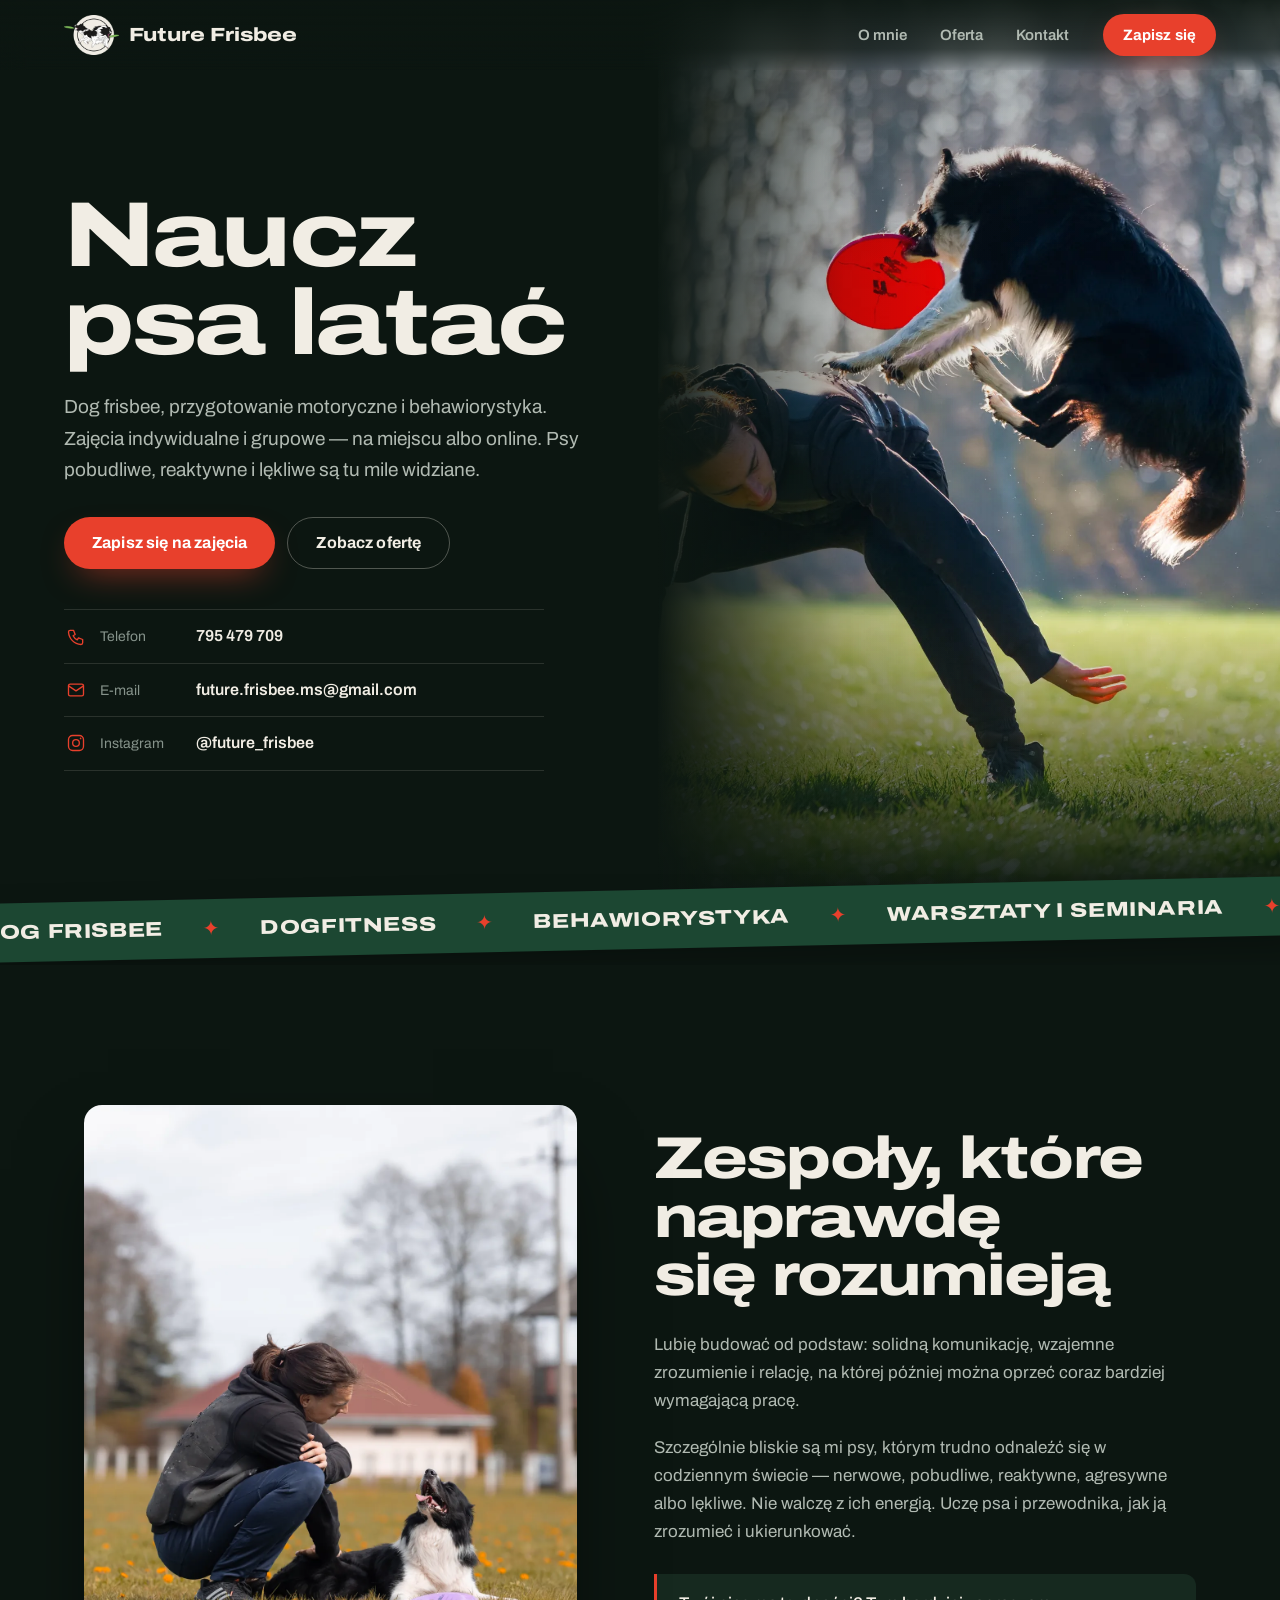
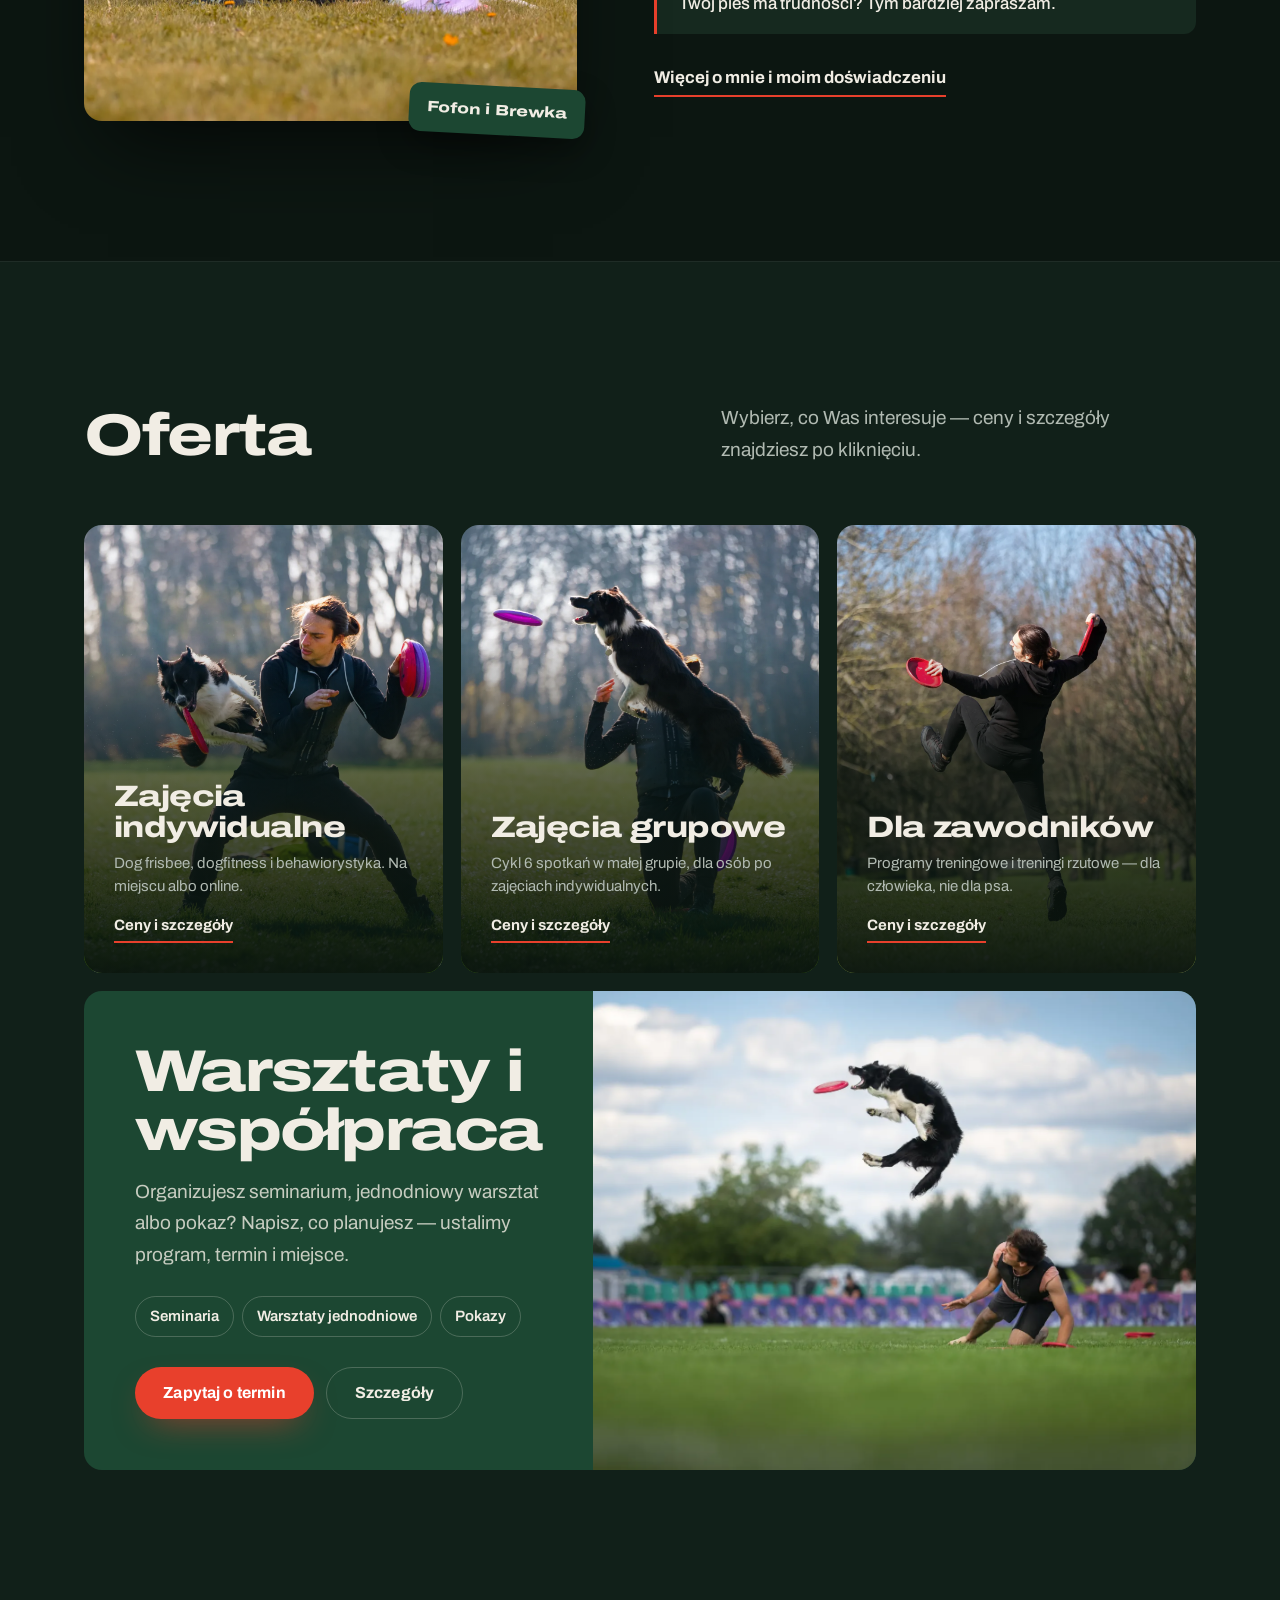
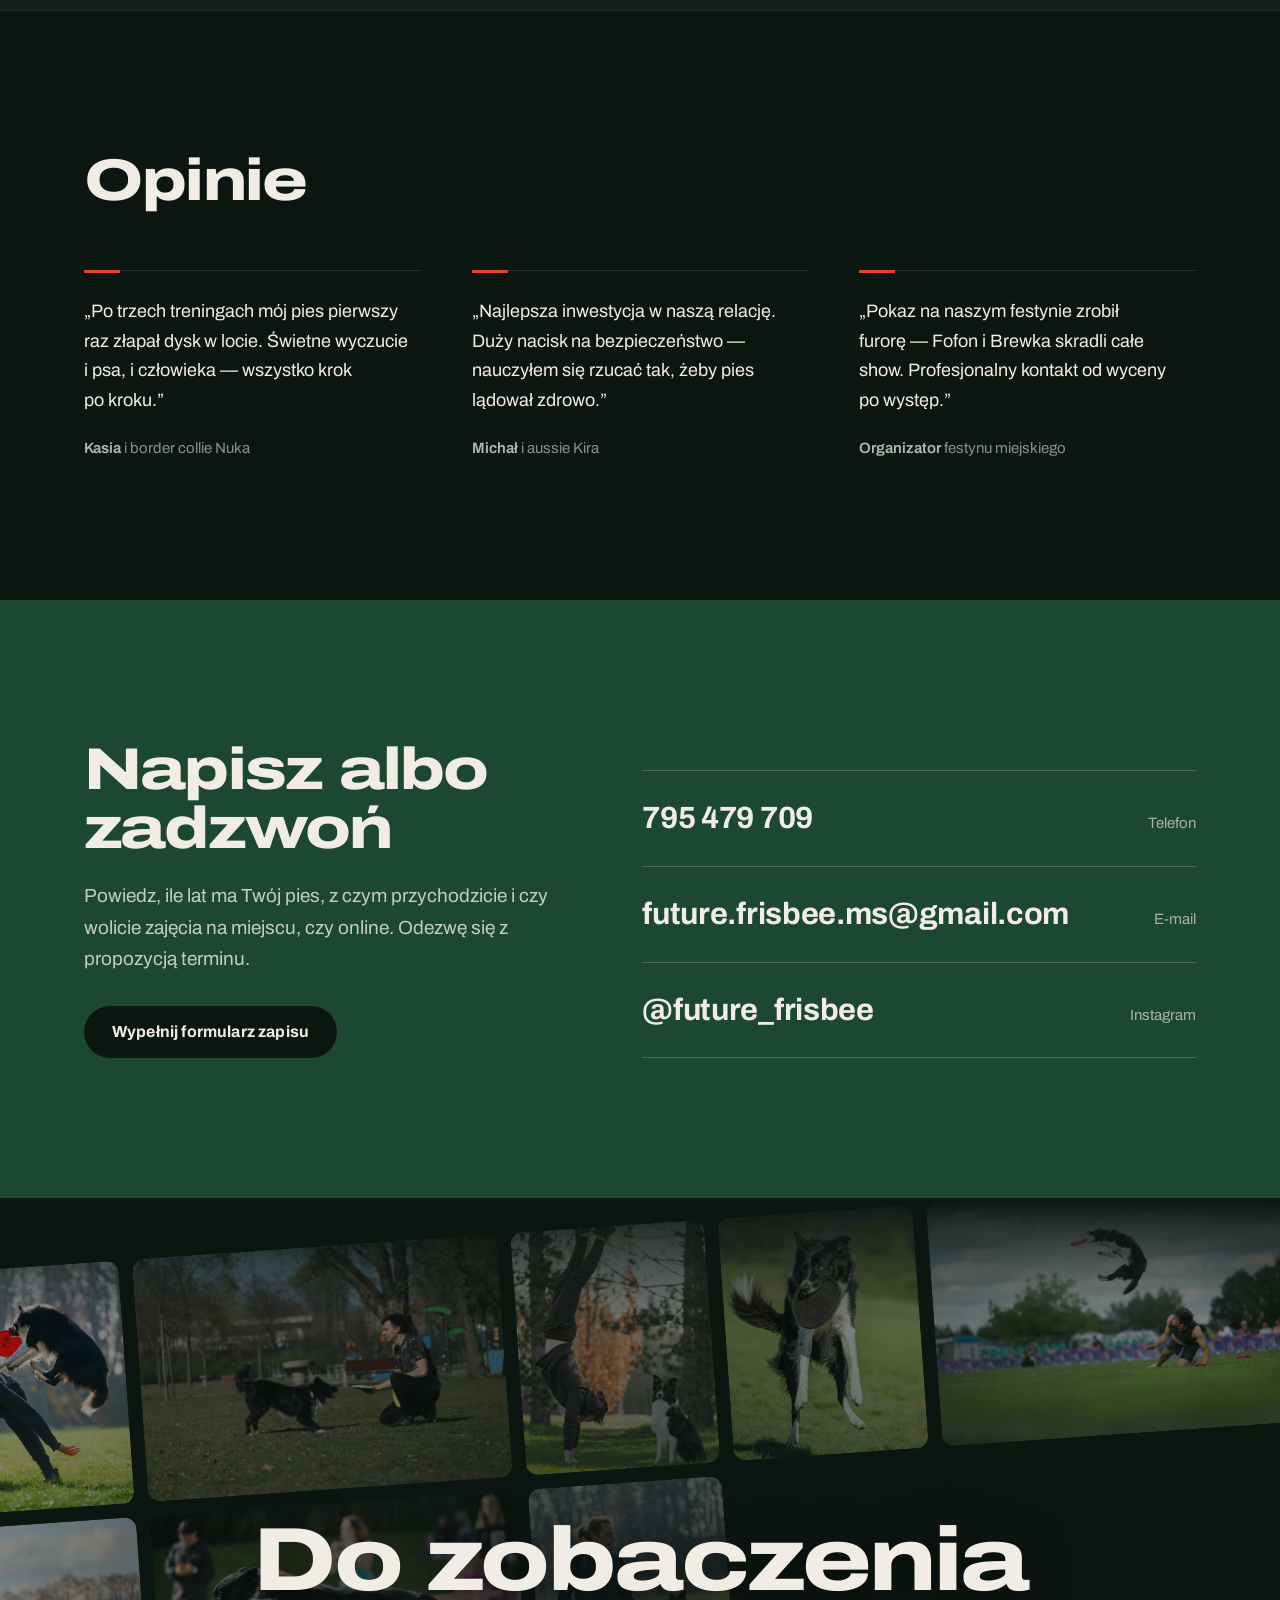
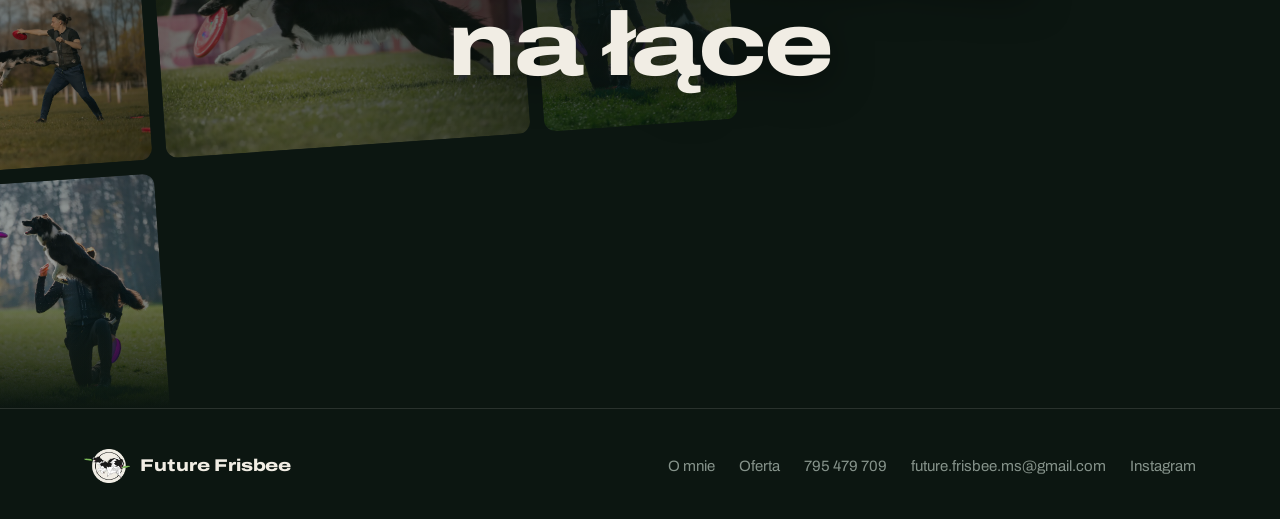
==== Future Frisbee.dc.html @ bd513699 "Nowe zdjęcia od klienta i logo - 26 nowych zdjęć (webp, 1206/1600 px + 720 px), stare zrzuty z Insta" ====
<!DOCTYPE html>
<html lang="pl">
<head>
<meta charset="utf-8">
<meta name="viewport" content="width=device-width, initial-scale=1">
<script src="./support.js"></script>
</head>
<body>
<x-dc>
<helmet>
<title>Future Frisbee — dog frisbee, dogfitness i behawiorystyka</title>
<meta name="viewport" content="width=device-width, initial-scale=1">
<link rel="preconnect" href="https://fonts.googleapis.com">
<link href="https://fonts.googleapis.com/css2?family=Archivo:wdth,wght@62..125,400..800&display=swap" rel="stylesheet">
<link rel="stylesheet" href="styles.css">
<script src="site.js"></script>
</helmet>

<nav class="nav">
  <a href="#top" class="brand"><img class="brand-mark" src="logo/logo-mark.webp" width="164" height="120" alt="">Future Frisbee</a>
  <div class="nav-links">
    <a href="o-mnie.html">O mnie</a>
    <a href="oferta.html">Oferta</a>
    <a href="#kontakt">Kontakt</a>
    <a href="oferta.html#zapisy" class="btn btn-primary">Zapisz się</a>
  </div>
</nav>

<header id="top" class="hero">
  <div class="hero-copy">
    <h1 class="display h1 rise">Naucz psa latać</h1>
    <p class="lead rise rise-2">Dog frisbee, przygotowanie motoryczne i behawiorystyka. Zajęcia indywidualne i grupowe — na miejscu albo online. Psy pobudliwe, reaktywne i lękliwe są tu mile widziane.</p>
    <div class="hero-actions rise rise-3">
      <a href="oferta.html#zapisy" class="btn btn-primary">Zapisz się na zajęcia</a>
      <a href="#oferta" class="btn btn-ghost">Zobacz ofertę</a>
    </div>
    <ul class="contact-list rise rise-4">
      <li><a href="tel:+48795479709"><svg class="ico" viewBox="0 0 24 24" aria-hidden="true"><path d="M5 4h4l2 5-2.5 1.5a11 11 0 0 0 5 5L15 13l5 2v4a2 2 0 0 1-2 2A16 16 0 0 1 3 6a2 2 0 0 1 2-2"/></svg><span class="cl-label">Telefon</span><span class="cl-value">795 479 709</span></a></li>
      <li><a href="mailto:future.frisbee.ms@gmail.com"><svg class="ico" viewBox="0 0 24 24" aria-hidden="true"><rect x="3" y="5" width="18" height="14" rx="2"/><path d="m3 7 9 6 9-6"/></svg><span class="cl-label">E-mail</span><span class="cl-value">future.frisbee.ms@gmail.com</span></a></li>
      <li><a href="https://instagram.com/future_frisbee" target="_blank" rel="noopener"><svg class="ico" viewBox="0 0 24 24" aria-hidden="true"><rect x="3" y="3" width="18" height="18" rx="5"/><circle cx="12" cy="12" r="4"/><circle class="dot" cx="17.5" cy="6.5" r="1"/></svg><span class="cl-label">Instagram</span><span class="cl-value">@future_frisbee</span></a></li>
    </ul>
  </div>
  <div class="hero-media">
    <img src="photos/img_6979.webp" sizes="(max-width: 859px) 100vw, 50vw" alt="Pies przelatuje nad trenerem i łapie frisbee">
  </div>
</header>

<div class="band-wrap" aria-hidden="true"><div class="band">
  <div class="band-track">
    <span>Dog frisbee</span><span class="sep">✦</span><span>Dogfitness</span><span class="sep">✦</span><span>Behawiorystyka</span><span class="sep">✦</span><span>Warsztaty i seminaria</span><span class="sep">✦</span><span>Na miejscu i online</span><span class="sep">✦</span><span>Fofon i Brewka</span><span class="sep">✦</span>
    <span>Dog frisbee</span><span class="sep">✦</span><span>Dogfitness</span><span class="sep">✦</span><span>Behawiorystyka</span><span class="sep">✦</span><span>Warsztaty i seminaria</span><span class="sep">✦</span><span>Na miejscu i online</span><span class="sep">✦</span><span>Fofon i Brewka</span><span class="sep">✦</span>
  </div>
</div></div>

<section id="o-mnie" data-screen-label="O mnie" class="section">
  <div class="wrap about">
    <div class="about-photo" data-reveal="left">
      <img src="photos/img_2188.webp" sizes="(max-width: 859px) 100vw, 45vw" loading="lazy" decoding="async" alt="Trener i border collie podczas treningu">
      <div class="photo-tag">Fofon i Brewka</div>
    </div>
    <div data-reveal="up">
      <h2 class="display h2">Zespoły, które naprawdę się rozumieją</h2>
      <div class="prose">
        <p>Lubię budować od podstaw: solidną komunikację, wzajemne zrozumienie i relację, na której później można oprzeć coraz bardziej wymagającą pracę.</p>
        <p>Szczególnie bliskie są mi psy, którym trudno odnaleźć się w codziennym świecie — nerwowe, pobudliwe, reaktywne, agresywne albo lękliwe. Nie walczę z ich energią. Uczę psa i przewodnika, jak ją zrozumieć i ukierunkować.</p>
      </div>
      <p class="note">Twój pies ma trudności? Tym bardziej zapraszam.</p>
      <a href="o-mnie.html" class="text-link">Więcej o mnie i moim doświadczeniu</a>
    </div>
  </div>
</section>

<section id="oferta" data-screen-label="Oferta" class="section section-alt">
  <div class="wrap">
    <div class="section-head" data-reveal="up">
      <h2 class="display h2">Oferta</h2>
      <p class="lead">Wybierz, co Was interesuje — ceny i szczegóły znajdziesz po kliknięciu.</p>
    </div>
    <div class="tiles">
      <a href="oferta.html#indywidualne" class="tile" data-reveal="up" data-delay="0">
        <img src="photos/img_7081.webp" sizes="(max-width: 859px) 100vw, 33vw" loading="lazy" decoding="async" alt="Pies łapie dysk tuż przy trenerze">
        <div class="tile-body">
          <h3 class="display h3">Zajęcia indywidualne</h3>
          <p>Dog frisbee, dogfitness i behawiorystyka. Na miejscu albo online.</p>
          <span class="text-link">Ceny i szczegóły</span>
        </div>
      </a>
      <a href="oferta.html#grupowe" class="tile" data-reveal="up" data-delay="100">
        <img src="photos/img_6914.webp" sizes="(max-width: 859px) 100vw, 33vw" loading="lazy" decoding="async" alt="Pies wybija się z pleców trenera po dysk">
        <div class="tile-body">
          <h3 class="display h3">Zajęcia grupowe</h3>
          <p>Cykl 6 spotkań w małej grupie, dla osób po zajęciach indywidualnych.</p>
          <span class="text-link">Ceny i szczegóły</span>
        </div>
      </a>
      <a href="oferta.html#zawodnicy" class="tile" data-reveal="up" data-delay="200">
        <img src="photos/img_7224.webp" sizes="(max-width: 859px) 100vw, 33vw" loading="lazy" decoding="async" alt="Trener w wyskoku rzuca frisbee">
        <div class="tile-body">
          <h3 class="display h3">Dla zawodników</h3>
          <p>Programy treningowe i treningi rzutowe — dla człowieka, nie dla psa.</p>
          <span class="text-link">Ceny i szczegóły</span>
        </div>
      </a>
    </div>
    <div class="feature" data-reveal="up">
      <div class="feature-copy">
        <h3 class="display h2">Warsztaty i współpraca</h3>
        <p class="lead">Organizujesz seminarium, jednodniowy warsztat albo pokaz? Napisz, co planujesz — ustalimy program, termin i miejsce.</p>
        <ul class="feature-list">
          <li>Seminaria</li>
          <li>Warsztaty jednodniowe</li>
          <li>Pokazy</li>
        </ul>
        <div class="feature-actions">
          <a href="oferta.html?temat=Warsztaty%2C%20seminarium%20lub%20pokaz#zapisy" class="btn btn-primary">Zapytaj o termin</a>
          <a href="oferta.html#warsztaty" class="btn btn-ghost">Szczegóły</a>
        </div>
      </div>
      <div class="feature-media">
        <img src="photos/img_1989.webp" sizes="(max-width: 859px) 100vw, 55vw" loading="lazy" decoding="async" alt="Pies robi salto za dyskiem na zawodach dog frisbee">
      </div>
    </div>
  </div>
</section>

<section id="opinie" data-screen-label="Opinie" class="section">
  <div class="wrap">
    <div class="section-head" data-reveal="up">
      <h2 class="display h2">Opinie</h2>
    </div>
    <div class="quotes">
      <figure class="quote" data-reveal="up" data-delay="0">
        <blockquote>„Po trzech treningach mój pies pierwszy raz złapał dysk w locie. Świetne wyczucie i psa, i człowieka — wszystko krok po kroku.”</blockquote>
        <figcaption><strong>Kasia</strong> i border collie Nuka</figcaption>
      </figure>
      <figure class="quote" data-reveal="up" data-delay="120">
        <blockquote>„Najlepsza inwestycja w naszą relację. Duży nacisk na bezpieczeństwo — nauczyłem się rzucać tak, żeby pies lądował zdrowo.”</blockquote>
        <figcaption><strong>Michał</strong> i aussie Kira</figcaption>
      </figure>
      <figure class="quote" data-reveal="up" data-delay="240">
        <blockquote>„Pokaz na naszym festynie zrobił furorę — Fofon i Brewka skradli całe show. Profesjonalny kontakt od wyceny po występ.”</blockquote>
        <figcaption><strong>Organizator</strong> festynu miejskiego</figcaption>
      </figure>
    </div>
  </div>
</section>

<section id="kontakt" data-screen-label="Kontakt" class="section contact">
  <div class="wrap contact-grid">
    <div data-reveal="up">
      <h2 class="display h2">Napisz albo zadzwoń</h2>
      <p class="lead">Powiedz, ile lat ma Twój pies, z czym przychodzicie i czy wolicie zajęcia na miejscu, czy online. Odezwę się z propozycją terminu.</p>
      <a href="oferta.html#zapisy" class="btn btn-dark">Wypełnij formularz zapisu</a>
    </div>
    <ul class="contact-big" data-reveal="up" data-delay="120">
      <li><a href="tel:+48795479709"><span class="v">795 479 709</span><span class="l">Telefon</span></a></li>
      <li><a href="mailto:future.frisbee.ms@gmail.com"><span class="v">future.frisbee.ms@gmail.com</span><span class="l">E-mail</span></a></li>
      <li><a href="https://instagram.com/future_frisbee" target="_blank" rel="noopener"><span class="v">@future_frisbee</span><span class="l">Instagram</span></a></li>
    </ul>
  </div>
</section>

<section data-screen-label="Finał" class="finale">
  <div class="wall" aria-hidden="true">
    <div class="wall-row">
      <img src="photos/img_6979.webp" sizes="240px" loading="lazy" decoding="async" alt="">
      <img class="wide" src="photos/img_8482.webp" sizes="440px" loading="lazy" decoding="async" alt="">
      <img src="photos/img_7326.webp" sizes="240px" loading="lazy" decoding="async" alt="">
      <img src="photos/img_6875.webp" sizes="240px" loading="lazy" decoding="async" alt="">
      <img class="wide" src="photos/img_1989.webp" sizes="440px" loading="lazy" decoding="async" alt="">
      <img src="photos/img_7087.webp" sizes="240px" loading="lazy" decoding="async" alt="">
      <img src="photos/img_7224.webp" sizes="240px" loading="lazy" decoding="async" alt="">
      <img class="wide" src="photos/img_6847.webp" sizes="440px" loading="lazy" decoding="async" alt="">
      <img src="photos/img_2188.webp" sizes="240px" loading="lazy" decoding="async" alt="">
      <img src="photos/img_6979.webp" sizes="240px" loading="lazy" decoding="async" alt="">
      <img class="wide" src="photos/img_8482.webp" sizes="440px" loading="lazy" decoding="async" alt="">
      <img src="photos/img_7326.webp" sizes="240px" loading="lazy" decoding="async" alt="">
      <img src="photos/img_6875.webp" sizes="240px" loading="lazy" decoding="async" alt="">
      <img class="wide" src="photos/img_1989.webp" sizes="440px" loading="lazy" decoding="async" alt="">
      <img src="photos/img_7087.webp" sizes="240px" loading="lazy" decoding="async" alt="">
      <img src="photos/img_7224.webp" sizes="240px" loading="lazy" decoding="async" alt="">
      <img class="wide" src="photos/img_6847.webp" sizes="440px" loading="lazy" decoding="async" alt="">
      <img src="photos/img_2188.webp" sizes="240px" loading="lazy" decoding="async" alt="">
      <img src="photos/img_6979.webp" sizes="240px" loading="lazy" decoding="async" alt="">
      <img class="wide" src="photos/img_8482.webp" sizes="440px" loading="lazy" decoding="async" alt="">
      <img src="photos/img_7326.webp" sizes="240px" loading="lazy" decoding="async" alt="">
      <img src="photos/img_6875.webp" sizes="240px" loading="lazy" decoding="async" alt="">
      <img class="wide" src="photos/img_1989.webp" sizes="440px" loading="lazy" decoding="async" alt="">
      <img src="photos/img_7087.webp" sizes="240px" loading="lazy" decoding="async" alt="">
      <img src="photos/img_7224.webp" sizes="240px" loading="lazy" decoding="async" alt="">
      <img class="wide" src="photos/img_6847.webp" sizes="440px" loading="lazy" decoding="async" alt="">
      <img src="photos/img_2188.webp" sizes="240px" loading="lazy" decoding="async" alt="">
    </div>
    <div class="wall-row rev">
      <img src="photos/img_5799.webp" sizes="240px" loading="lazy" decoding="async" alt="">
      <img class="wide" src="photos/img_6926.webp" sizes="440px" loading="lazy" decoding="async" alt="">
      <img src="photos/img_6910.webp" sizes="240px" loading="lazy" decoding="async" alt="">
      <img src="photos/img_7264.webp" sizes="240px" loading="lazy" decoding="async" alt="">
      <img class="wide" src="photos/img_5831.webp" sizes="440px" loading="lazy" decoding="async" alt="">
      <img src="photos/img_7081.webp" sizes="240px" loading="lazy" decoding="async" alt="">
      <img src="photos/img_7227.webp" sizes="240px" loading="lazy" decoding="async" alt="">
      <img class="wide" src="photos/img_8493.webp" sizes="440px" loading="lazy" decoding="async" alt="">
      <img src="photos/img_6878.webp" sizes="240px" loading="lazy" decoding="async" alt="">
      <img src="photos/img_5799.webp" sizes="240px" loading="lazy" decoding="async" alt="">
      <img class="wide" src="photos/img_6926.webp" sizes="440px" loading="lazy" decoding="async" alt="">
      <img src="photos/img_6910.webp" sizes="240px" loading="lazy" decoding="async" alt="">
      <img src="photos/img_7264.webp" sizes="240px" loading="lazy" decoding="async" alt="">
      <img class="wide" src="photos/img_5831.webp" sizes="440px" loading="lazy" decoding="async" alt="">
      <img src="photos/img_7081.webp" sizes="240px" loading="lazy" decoding="async" alt="">
      <img src="photos/img_7227.webp" sizes="240px" loading="lazy" decoding="async" alt="">
      <img class="wide" src="photos/img_8493.webp" sizes="440px" loading="lazy" decoding="async" alt="">
      <img src="photos/img_6878.webp" sizes="240px" loading="lazy" decoding="async" alt="">
      <img src="photos/img_5799.webp" sizes="240px" loading="lazy" decoding="async" alt="">
      <img class="wide" src="photos/img_6926.webp" sizes="440px" loading="lazy" decoding="async" alt="">
      <img src="photos/img_6910.webp" sizes="240px" loading="lazy" decoding="async" alt="">
      <img src="photos/img_7264.webp" sizes="240px" loading="lazy" decoding="async" alt="">
      <img class="wide" src="photos/img_5831.webp" sizes="440px" loading="lazy" decoding="async" alt="">
      <img src="photos/img_7081.webp" sizes="240px" loading="lazy" decoding="async" alt="">
      <img src="photos/img_7227.webp" sizes="240px" loading="lazy" decoding="async" alt="">
      <img class="wide" src="photos/img_8493.webp" sizes="440px" loading="lazy" decoding="async" alt="">
      <img src="photos/img_6878.webp" sizes="240px" loading="lazy" decoding="async" alt="">
    </div>
    <div class="wall-row">
      <img src="photos/img_6914.webp" sizes="240px" loading="lazy" decoding="async" alt="">
      <img class="wide" src="photos/img_2012.webp" sizes="440px" loading="lazy" decoding="async" alt="">
      <img src="photos/img_7102.webp" sizes="240px" loading="lazy" decoding="async" alt="">
      <img src="photos/img_5938.webp" sizes="240px" loading="lazy" decoding="async" alt="">
      <img class="wide" src="photos/img_8478.webp" sizes="440px" loading="lazy" decoding="async" alt="">
      <img src="photos/img_7274.webp" sizes="240px" loading="lazy" decoding="async" alt="">
      <img src="photos/img_7082.webp" sizes="240px" loading="lazy" decoding="async" alt="">
      <img class="wide" src="photos/img_6931.webp" sizes="440px" loading="lazy" decoding="async" alt="">
      <img src="photos/img_6914.webp" sizes="240px" loading="lazy" decoding="async" alt="">
      <img class="wide" src="photos/img_2012.webp" sizes="440px" loading="lazy" decoding="async" alt="">
      <img src="photos/img_7102.webp" sizes="240px" loading="lazy" decoding="async" alt="">
      <img src="photos/img_5938.webp" sizes="240px" loading="lazy" decoding="async" alt="">
      <img class="wide" src="photos/img_8478.webp" sizes="440px" loading="lazy" decoding="async" alt="">
      <img src="photos/img_7274.webp" sizes="240px" loading="lazy" decoding="async" alt="">
      <img src="photos/img_7082.webp" sizes="240px" loading="lazy" decoding="async" alt="">
      <img class="wide" src="photos/img_6931.webp" sizes="440px" loading="lazy" decoding="async" alt="">
      <img src="photos/img_6914.webp" sizes="240px" loading="lazy" decoding="async" alt="">
      <img class="wide" src="photos/img_2012.webp" sizes="440px" loading="lazy" decoding="async" alt="">
      <img src="photos/img_7102.webp" sizes="240px" loading="lazy" decoding="async" alt="">
      <img src="photos/img_5938.webp" sizes="240px" loading="lazy" decoding="async" alt="">
      <img class="wide" src="photos/img_8478.webp" sizes="440px" loading="lazy" decoding="async" alt="">
      <img src="photos/img_7274.webp" sizes="240px" loading="lazy" decoding="async" alt="">
      <img src="photos/img_7082.webp" sizes="240px" loading="lazy" decoding="async" alt="">
      <img class="wide" src="photos/img_6931.webp" sizes="440px" loading="lazy" decoding="async" alt="">
    </div>
  </div>
  <div class="finale-text">
    <h2 class="display">Do zobaczenia na łące</h2>
  </div>
</section>

<footer class="footer">
  <div class="wrap footer-grid">
    <a href="#top" class="brand"><img class="brand-mark" src="logo/logo-mark.webp" width="164" height="120" alt="">Future Frisbee</a>
    <nav class="footer-links">
      <a href="o-mnie.html">O mnie</a>
      <a href="oferta.html">Oferta</a>
      <a href="tel:+48795479709">795 479 709</a>
      <a href="mailto:future.frisbee.ms@gmail.com">future.frisbee.ms@gmail.com</a>
      <a href="https://instagram.com/future_frisbee" target="_blank" rel="noopener">Instagram</a>
    </nav>
  </div>
</footer>
</x-dc>
<script type="text/x-dc" data-dc-script data-props="{&quot;accent&quot;: {&quot;editor&quot;: &quot;color&quot;, &quot;default&quot;: &quot;#e8402c&quot;, &quot;tsType&quot;: &quot;string&quot;, &quot;options&quot;: [&quot;#e8402c&quot;, &quot;#ff7a00&quot;, &quot;#e0c93c&quot;, &quot;#f1ede4&quot;], &quot;section&quot;: &quot;Wygląd&quot;}, &quot;ksztalt&quot;: {&quot;editor&quot;: &quot;enum&quot;, &quot;default&quot;: &quot;miękki&quot;, &quot;tsType&quot;: &quot;string&quot;, &quot;options&quot;: [&quot;miękki&quot;, &quot;ostry&quot;], &quot;section&quot;: &quot;Wygląd&quot;}, &quot;animacje&quot;: {&quot;editor&quot;: &quot;enum&quot;, &quot;default&quot;: &quot;dynamiczne&quot;, &quot;tsType&quot;: &quot;string&quot;, &quot;options&quot;: [&quot;dynamiczne&quot;, &quot;spokojne&quot;, &quot;wyłączone&quot;], &quot;section&quot;: &quot;Animacje&quot;}}">
class Component extends DCLogic {
  componentDidMount() {
    this._applyTweaks();
    if (window.ffInit) window.ffInit();
  }

  componentDidUpdate() { this._applyTweaks(); }

  // Panel „tweaks” narzędzia: kolor akcentu, kształt i ruch przez zmienne CSS.
  _applyTweaks() {
    const root = document.documentElement;
    root.style.setProperty('--accent', this.props.accent ?? '#e8402c');
    root.dataset.shape = this.props.ksztalt === 'ostry' ? 'ostry' : '';
    const anim = this.props.animacje ?? 'dynamiczne';
    root.dataset.motion = anim === 'spokojne' ? 'calm' : anim === 'wyłączone' ? 'off' : '';
  }

  renderVals() { return {}; }
}
</script>
</body>
</html>
---- styles.css ----
/* Wspólne style wszystkich stron Future Frisbee.
   Kolory marki w jednym miejscu — zmiana tutaj zmienia całą stronę. */

:root {
  --bg: #0c1611;          /* leśna noc — tło */
  --surface: #112019;     /* karty, pola formularza */
  --surface-2: #16291f;
  --green: #1c4732;       /* zieleń marki — duże bloki */
  --green-line: rgba(241, 237, 228, .22);
  --ink: #f1ede4;         /* tekst */
  --muted: #b1bab2;
  --dim: #86938b;
  --line: rgba(241, 237, 228, .13);
  --accent: #e8402c;      /* czerwień dysku — tylko przyciski i akcenty */

  --r: 18px;
  --r-sm: 12px;
  --pill: 999px;
  --gutter: clamp(20px, 5vw, 64px);
  --maxw: 1240px;
  --ease: cubic-bezier(.2, .7, .2, 1);
}
html[data-shape="ostry"] { --r: 2px; --r-sm: 2px; --pill: 4px; }

*, *::before, *::after { box-sizing: border-box; }
html { scroll-behavior: smooth; scroll-padding-top: 84px; -webkit-text-size-adjust: 100%; }
body {
  margin: 0; background: var(--bg); color: var(--ink);
  font-family: 'Archivo', system-ui, sans-serif; font-size: 17px; line-height: 1.65;
  -webkit-font-smoothing: antialiased;
}
img { max-width: 100%; height: auto; display: block; }
a { color: inherit; text-decoration: none; }
::selection { background: var(--accent); color: #fff; }
:focus-visible { outline: 2px solid var(--accent); outline-offset: 3px; border-radius: 4px; }

/* ---------- Typografia ---------- */
.wrap { max-width: var(--maxw); margin: 0 auto; padding: 0 var(--gutter); }
.display { font-stretch: 125%; font-weight: 800; letter-spacing: -.03em; line-height: .95; margin: 0; text-wrap: balance; }
.h1 { font-size: clamp(46px, 7.2vw, 104px); }
.h2 { font-size: clamp(34px, 4.6vw, 64px); line-height: 1; }
.h3 { font-size: clamp(23px, 2.3vw, 30px); line-height: 1.05; letter-spacing: -.02em; }
.lead { font-size: clamp(17px, 1.5vw, 19px); line-height: 1.65; color: var(--muted); text-wrap: pretty; max-width: 34em; margin: 0; }
.lead a, .prose a { color: var(--ink); border-bottom: 1px solid var(--accent); }
.prose p { margin: 0 0 1.1em; color: var(--muted); max-width: 36em; text-wrap: pretty; }
.prose p:last-child { margin-bottom: 0; }

/* ---------- Przyciski ---------- */
.btn {
  display: inline-flex; align-items: center; justify-content: center; gap: 10px;
  min-height: 52px; padding: 0 28px; border-radius: var(--pill); border: 0;
  font: inherit; font-weight: 700; font-size: 16px; letter-spacing: .01em; white-space: nowrap; cursor: pointer;
  transition: background-color .25s, border-color .25s, color .25s, transform .25s, filter .25s;
}
.btn-primary { background: var(--accent); color: #fff; box-shadow: 0 14px 34px -14px color-mix(in srgb, var(--accent) 70%, transparent); }
.btn-primary:hover { filter: brightness(1.08); transform: translateY(-1px); }
.btn-ghost { border: 1px solid rgba(241, 237, 228, .3); color: var(--ink); }
.btn-ghost:hover { border-color: var(--ink); }
.btn-dark { background: var(--bg); color: var(--ink); }
.btn-dark:hover { background: #050a07; transform: translateY(-1px); }
.text-link { display: inline-block; font-weight: 700; border-bottom: 2px solid var(--accent); padding-bottom: 3px; transition: color .2s; }
.text-link:hover { color: #fff; }

/* ---------- Ikony ---------- */
.ico { width: 20px; height: 20px; flex: none; fill: none; stroke: currentColor; stroke-width: 1.6; stroke-linecap: round; stroke-linejoin: round; }
.ico .dot { fill: currentColor; stroke: none; }

/* ---------- Nawigacja ---------- */
.nav {
  position: fixed; top: 0; left: 0; right: 0; z-index: 80;
  display: flex; align-items: center; justify-content: space-between; gap: 16px;
  padding: 14px var(--gutter);
  background: linear-gradient(rgba(12, 22, 17, .92), rgba(12, 22, 17, .62) 70%, rgba(12, 22, 17, 0));
  backdrop-filter: blur(14px); -webkit-backdrop-filter: blur(14px);
}
.brand { display: inline-flex; align-items: center; gap: 10px; font-stretch: 125%; font-weight: 800; font-size: 19px; letter-spacing: -.01em; white-space: nowrap; }
.brand-mark { flex: none; width: auto; height: 40px; } /* logo: logo/logo-mark.webp */
.footer .brand-mark { height: 34px; }
.nav-links { display: flex; align-items: center; gap: clamp(18px, 2.6vw, 34px); font-size: 15px; font-weight: 600; }
.nav-links a:not(.btn) { color: var(--muted); transition: color .2s; }
.nav-links a:not(.btn):hover, .nav-links a[aria-current] { color: var(--ink); }
.nav .btn { min-height: 42px; padding: 0 20px; font-size: 15px; }

/* ---------- Sekcje ---------- */
.section { padding: clamp(80px, 11vw, 140px) 0; }
.section-alt { background: var(--surface); border-top: 1px solid rgba(241, 237, 228, .06); border-bottom: 1px solid rgba(241, 237, 228, .06); }
.section-head { display: flex; justify-content: space-between; align-items: flex-end; gap: 20px 48px; flex-wrap: wrap; margin-bottom: clamp(36px, 5vw, 60px); }
.section-head .lead { max-width: 25em; }

/* ---------- Hero (strona główna) ---------- */
.hero { position: relative; min-height: 100vh; min-height: 100svh; display: grid; grid-template-columns: 1.05fr 1fr; }
.hero-copy {
  position: relative; z-index: 2; display: flex; flex-direction: column; justify-content: center;
  margin-right: -2px; background: var(--bg); /* zakrywa szczelinę na styku ze zdjęciem */
  padding: clamp(100px, 14vh, 140px) clamp(20px, 4vw, 56px) clamp(40px, 7vh, 72px) var(--gutter);
}
.hero-copy .lead { margin-top: 24px; }
.hero-actions { display: flex; flex-wrap: wrap; gap: 12px; margin-top: 32px; }
.hero-media { position: relative; overflow: hidden; }
.hero-media img { position: absolute; inset: 0; width: 100%; height: 100%; object-fit: cover; object-position: 60% 30%; }
.hero-media::after {
  content: ""; position: absolute; inset: 0;
  background: linear-gradient(90deg, var(--bg) 0%, rgba(12, 22, 17, .25) 30%, rgba(12, 22, 17, 0) 60%),
              linear-gradient(rgba(12, 22, 17, .35), rgba(12, 22, 17, 0) 30%, rgba(12, 22, 17, 0) 70%, var(--bg));
}

/* Lista kontaktów (hero, formularz) */
.contact-list { list-style: none; margin: 40px 0 0; padding: 0; max-width: 30rem; border-top: 1px solid var(--line); }
.contact-list a { display: grid; grid-template-columns: 22px 84px 1fr; align-items: center; gap: 12px; padding: 13px 2px; border-bottom: 1px solid var(--line); }
.contact-list .ico { color: var(--accent); }
.contact-list .cl-label { color: var(--dim); font-size: 14px; }
.contact-list .cl-value { font-weight: 600; font-size: 16px; overflow-wrap: anywhere; transition: color .2s; }
.contact-list a:hover .cl-value { color: var(--accent); }

/* Pasek z hasłami */
.band-wrap { position: relative; z-index: 5; overflow: hidden; margin-top: -26px; padding: 16px 0; } /* przycina obrócony pasek po bokach */
.band { overflow: hidden; padding: 13px 0; margin: 0 -20px; background: var(--green); transform: rotate(-1.2deg); box-shadow: 0 12px 30px rgba(0, 0, 0, .25); }
.band-track {
  display: flex; gap: 40px; width: max-content; white-space: nowrap; animation: ffMarquee 30s linear infinite;
  font-stretch: 125%; font-weight: 800; font-size: clamp(16px, 2vw, 20px); letter-spacing: .03em; text-transform: uppercase;
}
.band-track .sep { color: var(--accent); }

/* ---------- O mnie (skrót na stronie głównej) ---------- */
.about { display: grid; grid-template-columns: 1fr 1.1fr; gap: clamp(36px, 6vw, 88px); align-items: center; }
.about-photo { position: relative; }
.about-photo img { width: 100%; aspect-ratio: 4 / 5; object-fit: cover; object-position: 50% 85%; border-radius: var(--r); box-shadow: 0 40px 80px -24px rgba(0, 0, 0, .7); }
.photo-tag {
  position: absolute; right: -8px; bottom: -14px; padding: 12px 18px; border-radius: var(--r-sm);
  background: var(--green); color: var(--ink); font-stretch: 125%; font-weight: 800; font-size: 15px;
  transform: rotate(3deg); box-shadow: 0 12px 30px rgba(0, 0, 0, .35);
}
.about .prose { margin-top: 26px; }
.note {
  margin: 28px 0 0; padding: 16px 22px; max-width: 34em;
  border-left: 3px solid var(--accent); border-radius: 0 var(--r-sm) var(--r-sm) 0;
  background: var(--surface-2); color: var(--ink); font-weight: 500;
}
.about .text-link { margin-top: 30px; }

/* ---------- Oferta: kafelki ze zdjęciami ---------- */
.tiles { display: grid; grid-template-columns: repeat(3, 1fr); gap: 18px; }
.tile { position: relative; display: block; overflow: hidden; aspect-ratio: 4 / 5; border-radius: var(--r); background: var(--surface-2); isolation: isolate; }
.tile img { position: absolute; inset: 0; width: 100%; height: 100%; object-fit: cover; object-position: 50% 25%; transition: transform 1s var(--ease); }
.tile::after { content: ""; position: absolute; inset: 0; z-index: 1; background: linear-gradient(180deg, rgba(10, 20, 15, 0) 25%, rgba(10, 20, 15, .6) 55%, rgba(10, 20, 15, .96) 100%); }
.tile-body { position: absolute; left: 0; right: 0; bottom: 0; z-index: 2; padding: clamp(20px, 2.4vw, 30px); }
.tile-body p { margin: 10px 0 0; color: var(--muted); font-size: 15px; line-height: 1.5; }
.tile-body .text-link { margin-top: 16px; font-size: 15px; }
.tile:hover img { transform: scale(1.05); }

/* Warsztaty — wyróżniony, szeroki blok w kolorze marki */
.feature { display: grid; grid-template-columns: 1fr 1.25fr; margin-top: 18px; border-radius: var(--r); overflow: hidden; background: var(--green); }
.feature-copy { padding: clamp(28px, 4vw, 56px); display: flex; flex-direction: column; justify-content: center; }
.feature-copy .lead { margin-top: 16px; color: rgba(241, 237, 228, .8); }
.feature-list { list-style: none; margin: 26px 0 0; padding: 0; display: flex; flex-wrap: wrap; gap: 8px; }
.feature-list li { padding: 7px 14px; border: 1px solid var(--green-line); border-radius: var(--pill); font-size: 15px; font-weight: 600; }
.feature-actions { display: flex; flex-wrap: wrap; gap: 12px; margin-top: 30px; }
.feature-actions .btn-ghost { border-color: var(--green-line); }
.feature-media { position: relative; min-height: 340px; overflow: hidden; }
.feature-media img { position: absolute; inset: 0; width: 100%; height: 100%; object-fit: cover; }

/* ---------- Opinie ---------- */
.quotes { display: grid; grid-template-columns: repeat(3, 1fr); gap: clamp(28px, 4vw, 56px); }
.quote { margin: 0; padding-top: 26px; border-top: 1px solid var(--line); display: flex; flex-direction: column; }
.quote::before { content: ""; width: 36px; height: 3px; margin-top: -27px; margin-bottom: 24px; background: var(--accent); }
.quote blockquote { margin: 0; font-size: 18px; line-height: 1.65; color: var(--ink); text-wrap: pretty; }
.quote figcaption { margin-top: 20px; font-size: 15px; color: var(--dim); }
.quote figcaption strong { color: var(--muted); font-weight: 600; }

/* ---------- Kontakt (strona główna) ---------- */
.contact { background: var(--green); }
.contact-grid { display: grid; grid-template-columns: 1fr 1.15fr; gap: clamp(40px, 6vw, 96px); align-items: end; }
.contact .lead { margin-top: 22px; color: rgba(241, 237, 228, .8); }
.contact .btn { margin-top: 32px; }
.contact-big { list-style: none; margin: 0; padding: 0; border-top: 1px solid var(--green-line); }
.contact-big a { display: flex; justify-content: space-between; align-items: baseline; gap: 6px 20px; flex-wrap: wrap; padding: 22px 0; border-bottom: 1px solid var(--green-line); }
.contact-big .v { font-weight: 700; font-size: clamp(21px, 2.4vw, 32px); letter-spacing: -.01em; overflow-wrap: anywhere; text-decoration: underline 2px transparent; text-underline-offset: 6px; transition: text-decoration-color .2s; }
.contact-big .l { color: rgba(241, 237, 228, .65); font-size: 15px; white-space: nowrap; }
.contact-big a:hover .v { text-decoration-color: var(--accent); }

/* ---------- Finał: przewijające się zdjęcia ---------- */
.finale { position: relative; display: grid; place-items: center; height: clamp(560px, 90vh, 900px); overflow: hidden; background: var(--bg); }
.wall { position: absolute; inset: -6% -4%; display: flex; flex-direction: column; justify-content: center; gap: 14px; transform: rotate(-4deg); }
.wall-row { display: flex; gap: 14px; width: max-content; animation: ffMarquee3 90s linear infinite; }
.wall-row.rev { animation-direction: reverse; animation-duration: 110s; }
.wall-row img { flex: none; width: auto; height: clamp(180px, 27vh, 290px); aspect-ratio: 4 / 5; object-fit: cover; border-radius: var(--r-sm); }
.wall-row img.wide { aspect-ratio: 3 / 2; } /* zdjęcia poziome */
.finale::before {
  content: ""; position: absolute; inset: 0; z-index: 1;
  background: radial-gradient(ellipse 60% 55% at center, rgba(12, 22, 17, .86) 0%, rgba(12, 22, 17, .6) 55%, rgba(12, 22, 17, .4) 100%),
              linear-gradient(var(--bg), rgba(12, 22, 17, 0) 16%, rgba(12, 22, 17, 0) 84%, var(--bg));
}
.finale-text { position: relative; z-index: 2; text-align: center; padding: 0 var(--gutter); }
.finale-text .display { font-size: clamp(40px, 7vw, 100px); text-shadow: 0 6px 40px rgba(0, 0, 0, .5); }

/* ---------- Stopka ---------- */
.footer { padding: 40px 0 36px; border-top: 1px solid var(--line); font-size: 15px; color: var(--dim); }
.footer-grid { display: flex; flex-wrap: wrap; justify-content: space-between; align-items: center; gap: 20px 40px; }
.footer .brand { color: var(--ink); font-size: 17px; }
.footer-links { display: flex; flex-wrap: wrap; gap: 10px 24px; }
.footer-links a { transition: color .2s; }
.footer-links a:hover { color: var(--ink); }

/* ---------- Podstrony: nagłówek ---------- */
.page-head { padding: clamp(130px, 18vh, 190px) 0 clamp(40px, 6vw, 72px); }
.page-head .lead { margin-top: 26px; }
.jump { display: flex; flex-wrap: wrap; gap: 10px; margin-top: 34px; }
.jump a { padding: 10px 18px; border: 1px solid var(--line); border-radius: var(--pill); font-size: 15px; font-weight: 600; color: var(--muted); transition: border-color .2s, color .2s; }
.jump a:hover { border-color: var(--ink); color: var(--ink); }

/* ---------- Oferta: usługa ---------- */
.service { display: grid; grid-template-columns: minmax(0, .75fr) minmax(0, 1.4fr); gap: clamp(28px, 5vw, 80px); align-items: start; padding: clamp(48px, 7vw, 96px) 0; border-top: 1px solid var(--line); }
.service-photo img { width: 100%; aspect-ratio: 4 / 5; object-fit: cover; object-position: 50% 25%; border-radius: var(--r); }
.chips { display: flex; flex-wrap: wrap; gap: 8px; margin-top: 18px; }
.chip { padding: 6px 13px; border-radius: var(--pill); background: var(--green); font-size: 14px; font-weight: 600; }
.prices { display: flex; flex-wrap: wrap; gap: 12px; margin-top: 28px; }
.price { flex: 1 1 190px; padding: 18px 20px; border: 1px solid var(--line); border-radius: var(--r-sm); background: var(--surface); }
.price-amount { font-stretch: 125%; font-weight: 800; font-size: clamp(26px, 2.6vw, 34px); letter-spacing: -.02em; line-height: 1; white-space: nowrap; }
.price-amount small { font-size: .5em; font-weight: 700; letter-spacing: 0; color: var(--muted); }
.price-label { margin-top: 8px; font-size: 15px; line-height: 1.45; color: var(--muted); }
.price-label strong { color: var(--ink); font-weight: 600; }
.service-cta { margin-top: 24px; }
.sub { margin: 36px 0 10px; font-size: 16px; font-weight: 700; }
.topics { list-style: none; margin: 0; padding: 0; display: grid; gap: 12px; max-width: 38em; }
.topics li { position: relative; padding-left: 20px; color: var(--muted); }
.topics li::before { content: ""; position: absolute; left: 0; top: .62em; width: 7px; height: 7px; border-radius: 50%; background: var(--accent); }
.topics strong { color: var(--ink); font-weight: 600; }

/* Warsztaty na podstronie oferty */
.workshops { margin: clamp(24px, 4vw, 48px) 0; padding: clamp(32px, 5vw, 72px); border-radius: var(--r); background: var(--green); }
.workshops .lead { margin-top: 20px; color: rgba(241, 237, 228, .82); }
.formats { display: grid; grid-template-columns: repeat(3, 1fr); gap: 14px; margin-top: 36px; }
.format { padding: 22px; border: 1px solid var(--green-line); border-radius: var(--r-sm); }
.format h3 { margin: 0; font-size: 19px; font-weight: 700; }
.format p { margin: 8px 0 0; font-size: 15px; line-height: 1.55; color: rgba(241, 237, 228, .78); }
.workshops-foot { display: flex; flex-wrap: wrap; align-items: center; justify-content: space-between; gap: 18px 32px; margin-top: 32px; }
.workshops-foot p { margin: 0; color: rgba(241, 237, 228, .82); }

/* ---------- Formularz zapisu ---------- */
.signup { display: grid; grid-template-columns: 1fr 1.25fr; gap: clamp(36px, 6vw, 96px); align-items: start; }
.signup .lead { margin-top: 22px; }
.form { display: grid; grid-template-columns: 1fr 1fr; gap: 18px 16px; padding: clamp(22px, 3vw, 36px); border: 1px solid var(--line); border-radius: var(--r); background: var(--surface); }
.field { display: flex; flex-direction: column; gap: 8px; min-width: 0; }
.field.full { grid-column: 1 / -1; }
.field label { font-size: 15px; font-weight: 600; color: var(--muted); }
.field input, .field select, .field textarea {
  width: 100%; min-height: 52px; padding: 13px 16px; border: 1px solid rgba(241, 237, 228, .18); border-radius: var(--r-sm);
  background: var(--bg); color: var(--ink); font: inherit; font-size: 16px; transition: border-color .2s, box-shadow .2s;
}
.field textarea { min-height: 140px; resize: vertical; line-height: 1.5; }
.field select {
  appearance: none; -webkit-appearance: none; padding-right: 44px; cursor: pointer;
  background-image: url("data:image/svg+xml,%3Csvg xmlns='http://www.w3.org/2000/svg' viewBox='0 0 24 24' fill='none' stroke='%23b1bab2' stroke-width='2' stroke-linecap='round'%3E%3Cpath d='m6 9 6 6 6-6'/%3E%3C/svg%3E");
  background-repeat: no-repeat; background-position: right 14px center; background-size: 18px;
}
.field ::placeholder { color: #6b776f; }
.field input:focus, .field select:focus, .field textarea:focus { outline: none; border-color: var(--accent); box-shadow: 0 0 0 3px color-mix(in srgb, var(--accent) 25%, transparent); }
.form-foot { grid-column: 1 / -1; display: flex; flex-wrap: wrap; align-items: center; gap: 12px 20px; margin-top: 4px; }
.form-note { margin: 0; flex: 1 1 220px; font-size: 14px; line-height: 1.5; color: var(--dim); }
.form-status { grid-column: 1 / -1; margin: 0; font-size: 15px; color: var(--ink); }
.form-status:empty { display: none; }

/* ---------- O mnie: podstrona ---------- */
.bio-hero { display: grid; grid-template-columns: 1.1fr 1fr; gap: clamp(36px, 6vw, 96px); align-items: center; padding-top: clamp(120px, 16vh, 170px); }
.bio-hero .lead { margin-top: 26px; }
.bio-hero img { width: 100%; aspect-ratio: 4 / 5; object-fit: cover; border-radius: var(--r); }
.approach { display: grid; grid-template-columns: minmax(0, .8fr) minmax(0, 1.3fr); gap: clamp(28px, 6vw, 96px); align-items: start; }
.pull { margin: 38px 0 0; padding-top: 26px; border-top: 1px solid var(--line); font-stretch: 125%; font-weight: 800; font-size: clamp(24px, 2.6vw, 34px); line-height: 1.12; letter-spacing: -.02em; max-width: 20em; text-wrap: balance; }
.xp { list-style: none; margin: 0; padding: 0; border-top: 1px solid var(--line); }
.xp li { display: grid; grid-template-columns: minmax(150px, 260px) 1fr; gap: 6px 32px; padding: 22px 0; border-bottom: 1px solid var(--line); }
.xp .k { font-weight: 700; }
.xp .v { color: var(--muted); }
.todo { display: inline-block; margin-top: 4px; padding: 2px 10px; border: 1px dashed rgba(241, 237, 228, .35); border-radius: 6px; color: var(--dim); font-size: 15px; }
.dogs { display: grid; grid-template-columns: 1fr 1fr; gap: 18px; }
.dog { margin: 0; }
.dog img { width: 100%; aspect-ratio: 4 / 5; object-fit: cover; border-radius: var(--r); }
.dog img.focus-left { object-position: 22% 50%; } /* zdjęcie poziome: pysk psa przy lewej krawędzi */
.dog figcaption { margin-top: 16px; }
.dog figcaption strong { display: block; font-stretch: 125%; font-weight: 800; font-size: 24px; letter-spacing: -.02em; }
.dog figcaption span { color: var(--muted); }
.cta-band { background: var(--green); }
.cta-band .wrap { display: flex; flex-wrap: wrap; align-items: center; justify-content: space-between; gap: 24px 40px; }
.cta-actions { display: flex; flex-wrap: wrap; gap: 12px; }
.cta-actions .btn-ghost { border-color: var(--green-line); }

/* ---------- Ruch ---------- */
@keyframes ffMarquee { to { transform: translateX(-50%); } }
@keyframes ffMarquee3 { to { transform: translateX(-33.3333%); } }
@keyframes ffRise { from { opacity: 0; transform: translateY(32px); } to { opacity: 1; transform: none; } }
.rise { animation: ffRise .9s var(--ease) both; }
.rise-2 { animation-delay: .12s; }
.rise-3 { animation-delay: .24s; }
.rise-4 { animation-delay: .36s; }

.js [data-reveal] { opacity: 0; transition: opacity .9s var(--ease), transform .9s var(--ease); }
.js [data-reveal="up"] { transform: translateY(30px); }
.js [data-reveal="left"] { transform: translateX(-36px); }
.js [data-reveal].in { opacity: 1; transform: none; }

html[data-motion="calm"] .band-track { animation-duration: 60s; }
html[data-motion="calm"] .wall-row { animation-duration: 180s; }
html[data-motion="off"] *, html[data-motion="off"] *::before, html[data-motion="off"] *::after { animation: none !important; transition: none !important; }
html[data-motion="off"] [data-reveal] { opacity: 1 !important; transform: none !important; }

@media (prefers-reduced-motion: reduce) {
  html { scroll-behavior: auto; }
  *, *::before, *::after { animation: none !important; transition: none !important; }
  .js [data-reveal] { opacity: 1; transform: none; }
}

/* ---------- Tablet / telefon ---------- */
@media (max-width: 1000px) {
  .quotes { grid-template-columns: 1fr; }
  .formats { grid-template-columns: 1fr; }
}
@media (max-width: 859px) {
  .nav .btn, .nav .brand-mark { display: none; }
  .nav-links { gap: 16px; font-size: 14px; }
  .brand { font-size: 17px; }

  .hero { grid-template-columns: 1fr; min-height: 0; }
  .hero-copy { padding-top: 104px; padding-bottom: 36px; margin-right: 0; }
  .hero-media { min-height: 58vh; }
  .hero-media::after { background: linear-gradient(var(--bg) 0%, rgba(12, 22, 17, .15) 26%, rgba(12, 22, 17, 0) 55%, rgba(12, 22, 17, .55) 100%); }
  .contact-list { margin-top: 32px; }
  .contact-list a { grid-template-columns: 22px 1fr; }
  .contact-list .cl-label { display: none; }

  .about, .contact-grid, .signup, .bio-hero, .approach { grid-template-columns: 1fr; }
  .tiles { grid-template-columns: 1fr; }
  .tile { aspect-ratio: 16 / 9; }
  .about-photo { max-width: 480px; }
  .bio-hero img { max-width: 480px; }
  .feature { grid-template-columns: 1fr; }
  .feature-media { order: -1; min-height: 0; aspect-ratio: 16 / 10; }
  .service { grid-template-columns: 1fr; }
  .service-photo img { aspect-ratio: 16 / 10; }
  .xp li { grid-template-columns: 1fr; }
  .finale { height: 78vh; min-height: 520px; }
}
@media (max-width: 560px) {
  .tile { aspect-ratio: 4 / 3; }
  .form { grid-template-columns: 1fr; }
  .dogs { grid-template-columns: 1fr; }
  .hero-actions .btn, .feature-actions .btn, .cta-actions .btn { flex: 1 1 100%; }
}
@media (max-width: 360px) {
  .nav-links { gap: 12px; }
  .brand { font-size: 16px; }
}
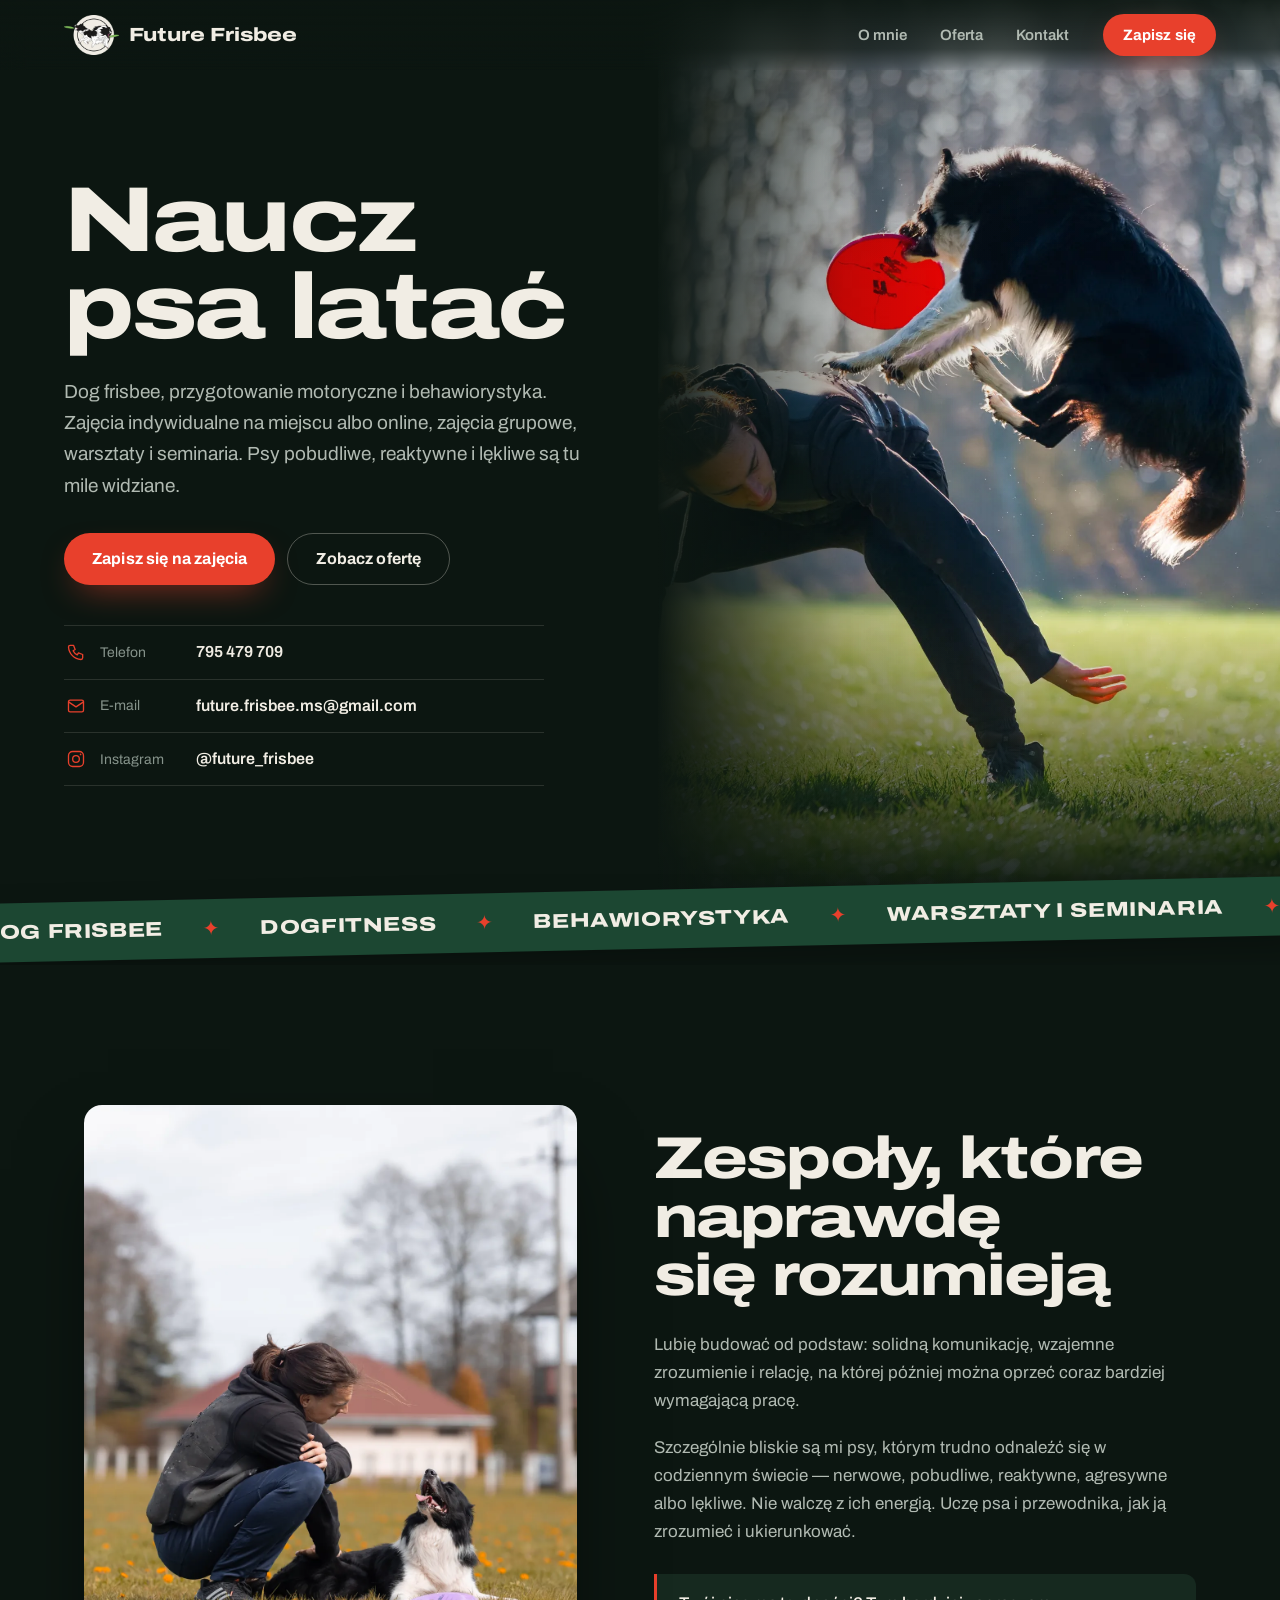
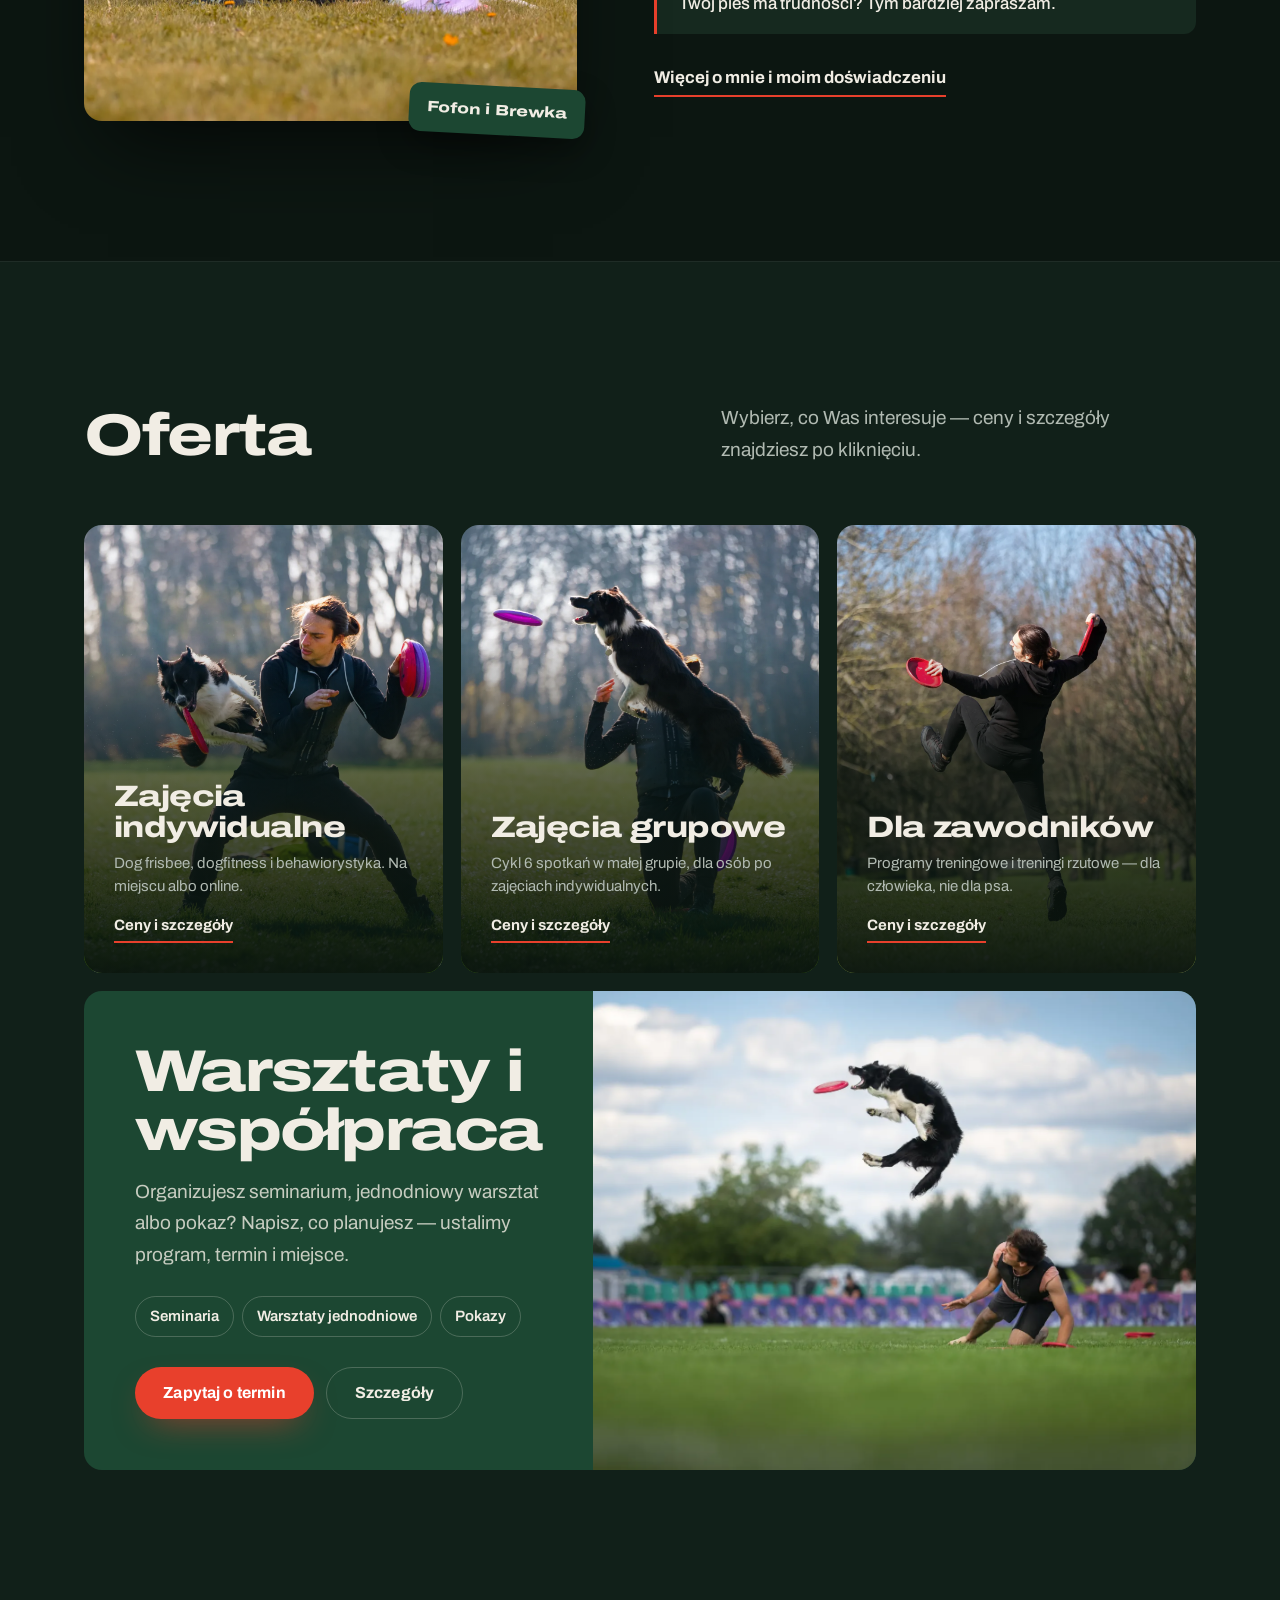
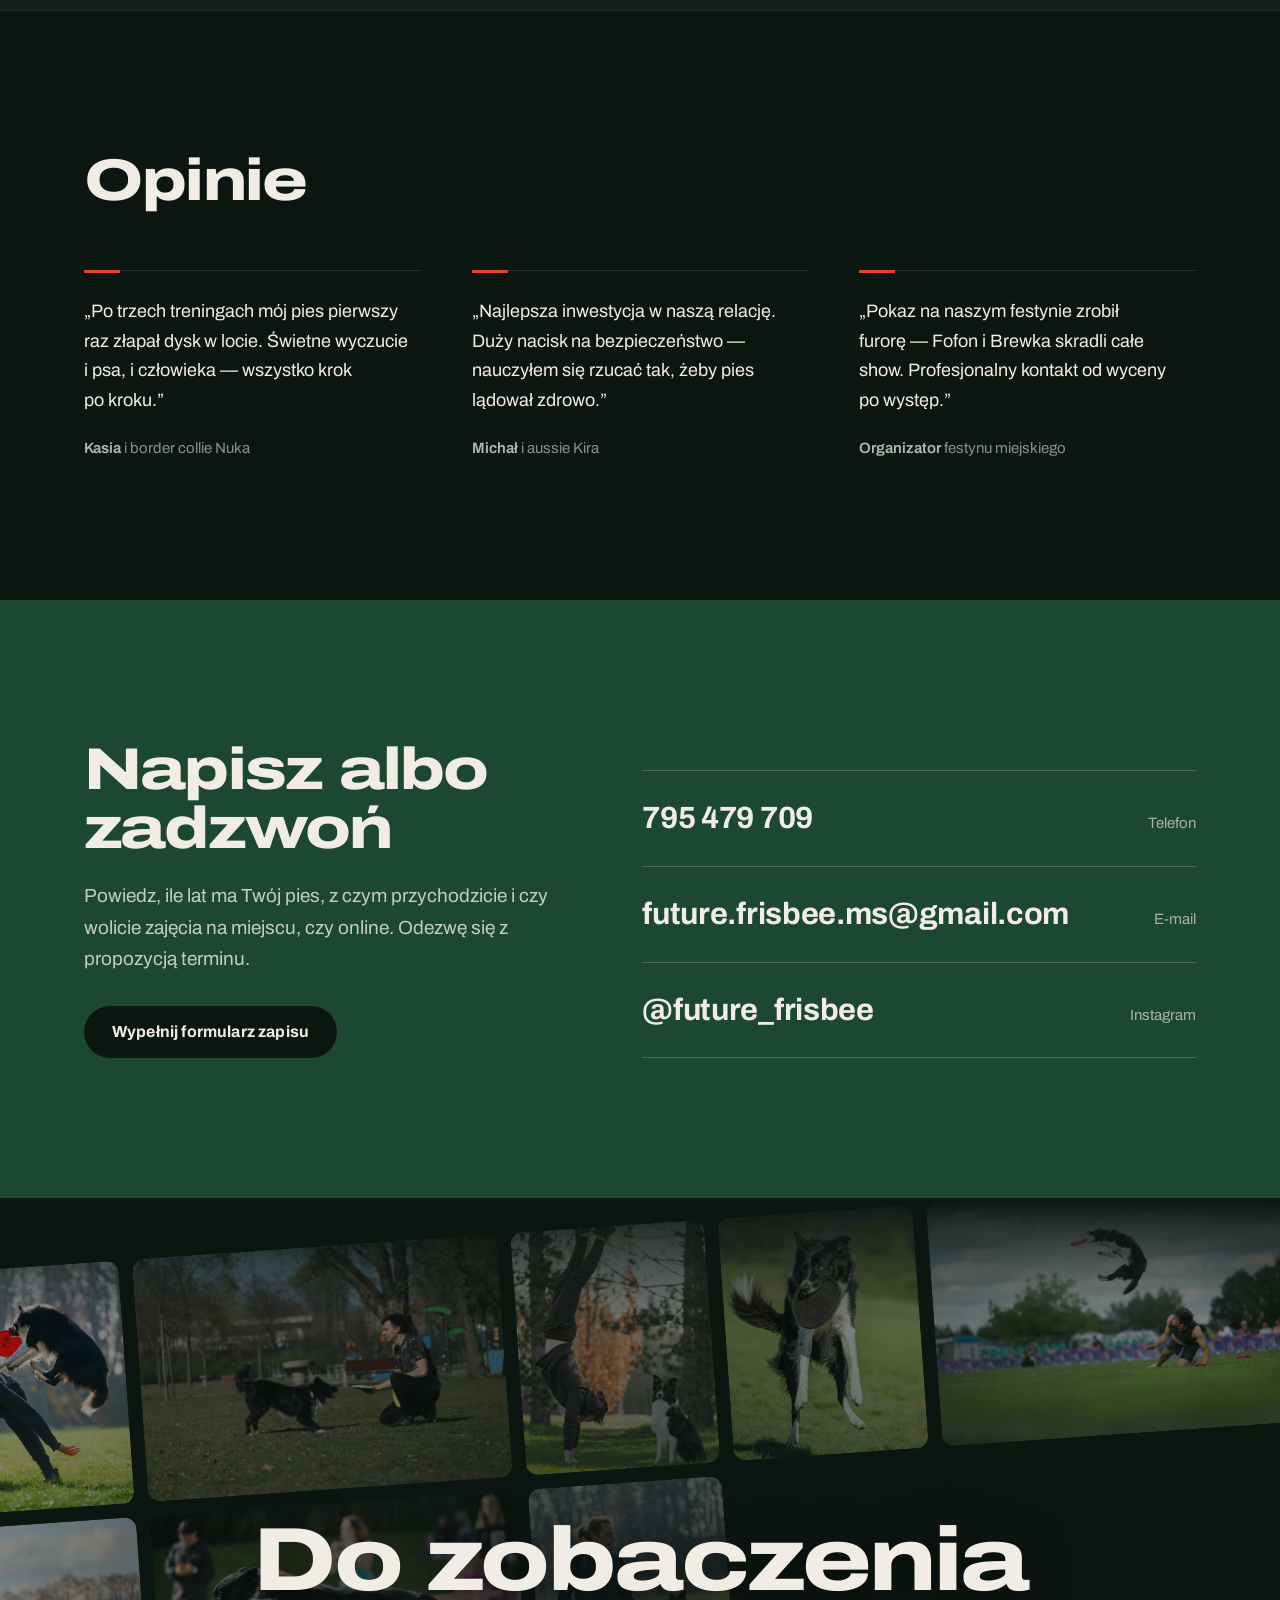
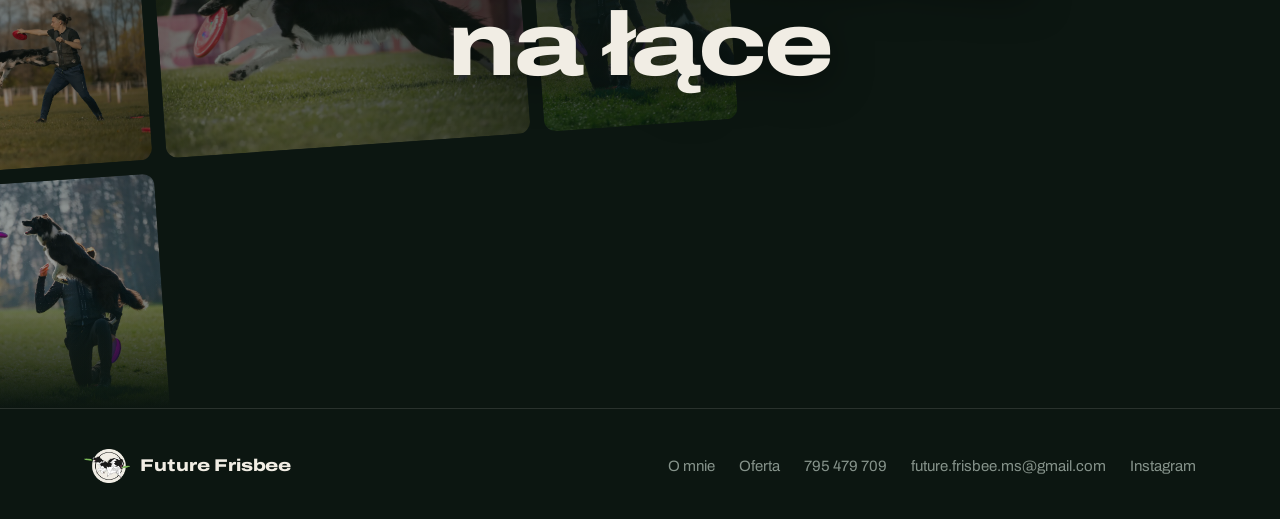
==== commit 42fbf15c: "Recenzja tekstów pod wymagania klienta - Strona główna: warsztaty i seminaria w pierwszym akapicie, " ====
--- a/Future Frisbee.dc.html
+++ b/Future Frisbee.dc.html
@@ -29,7 +29,7 @@
 <header id="top" class="hero">
   <div class="hero-copy">
     <h1 class="display h1 rise">Naucz psa latać</h1>
-    <p class="lead rise rise-2">Dog frisbee, przygotowanie motoryczne i behawiorystyka. Zajęcia indywidualne i grupowe — na miejscu albo online. Psy pobudliwe, reaktywne i lękliwe są tu mile widziane.</p>
+    <p class="lead rise rise-2">Dog frisbee, przygotowanie motoryczne i behawiorystyka. Zajęcia indywidualne na miejscu albo online, zajęcia grupowe, warsztaty i seminaria. Psy pobudliwe, reaktywne i lękliwe są tu mile widziane.</p>
     <div class="hero-actions rise rise-3">
       <a href="oferta.html#zapisy" class="btn btn-primary">Zapisz się na zajęcia</a>
       <a href="#oferta" class="btn btn-ghost">Zobacz ofertę</a>
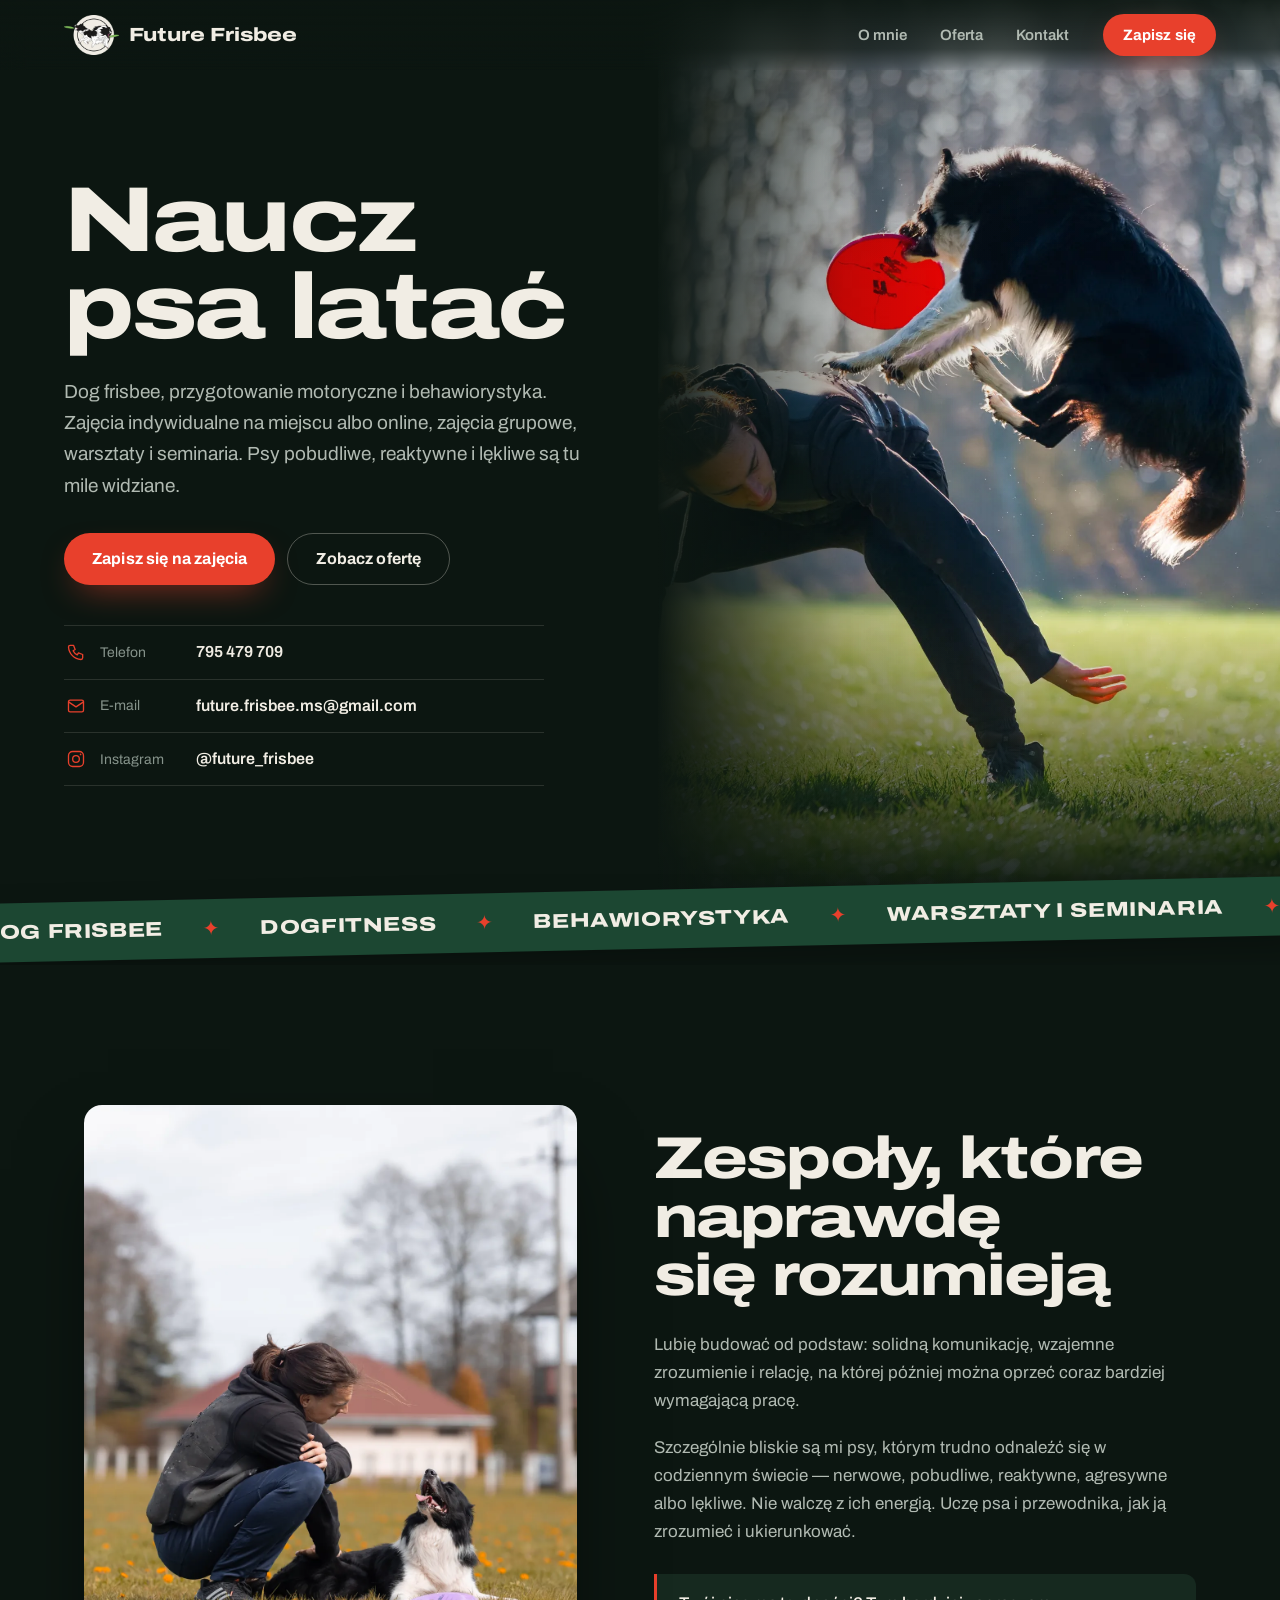
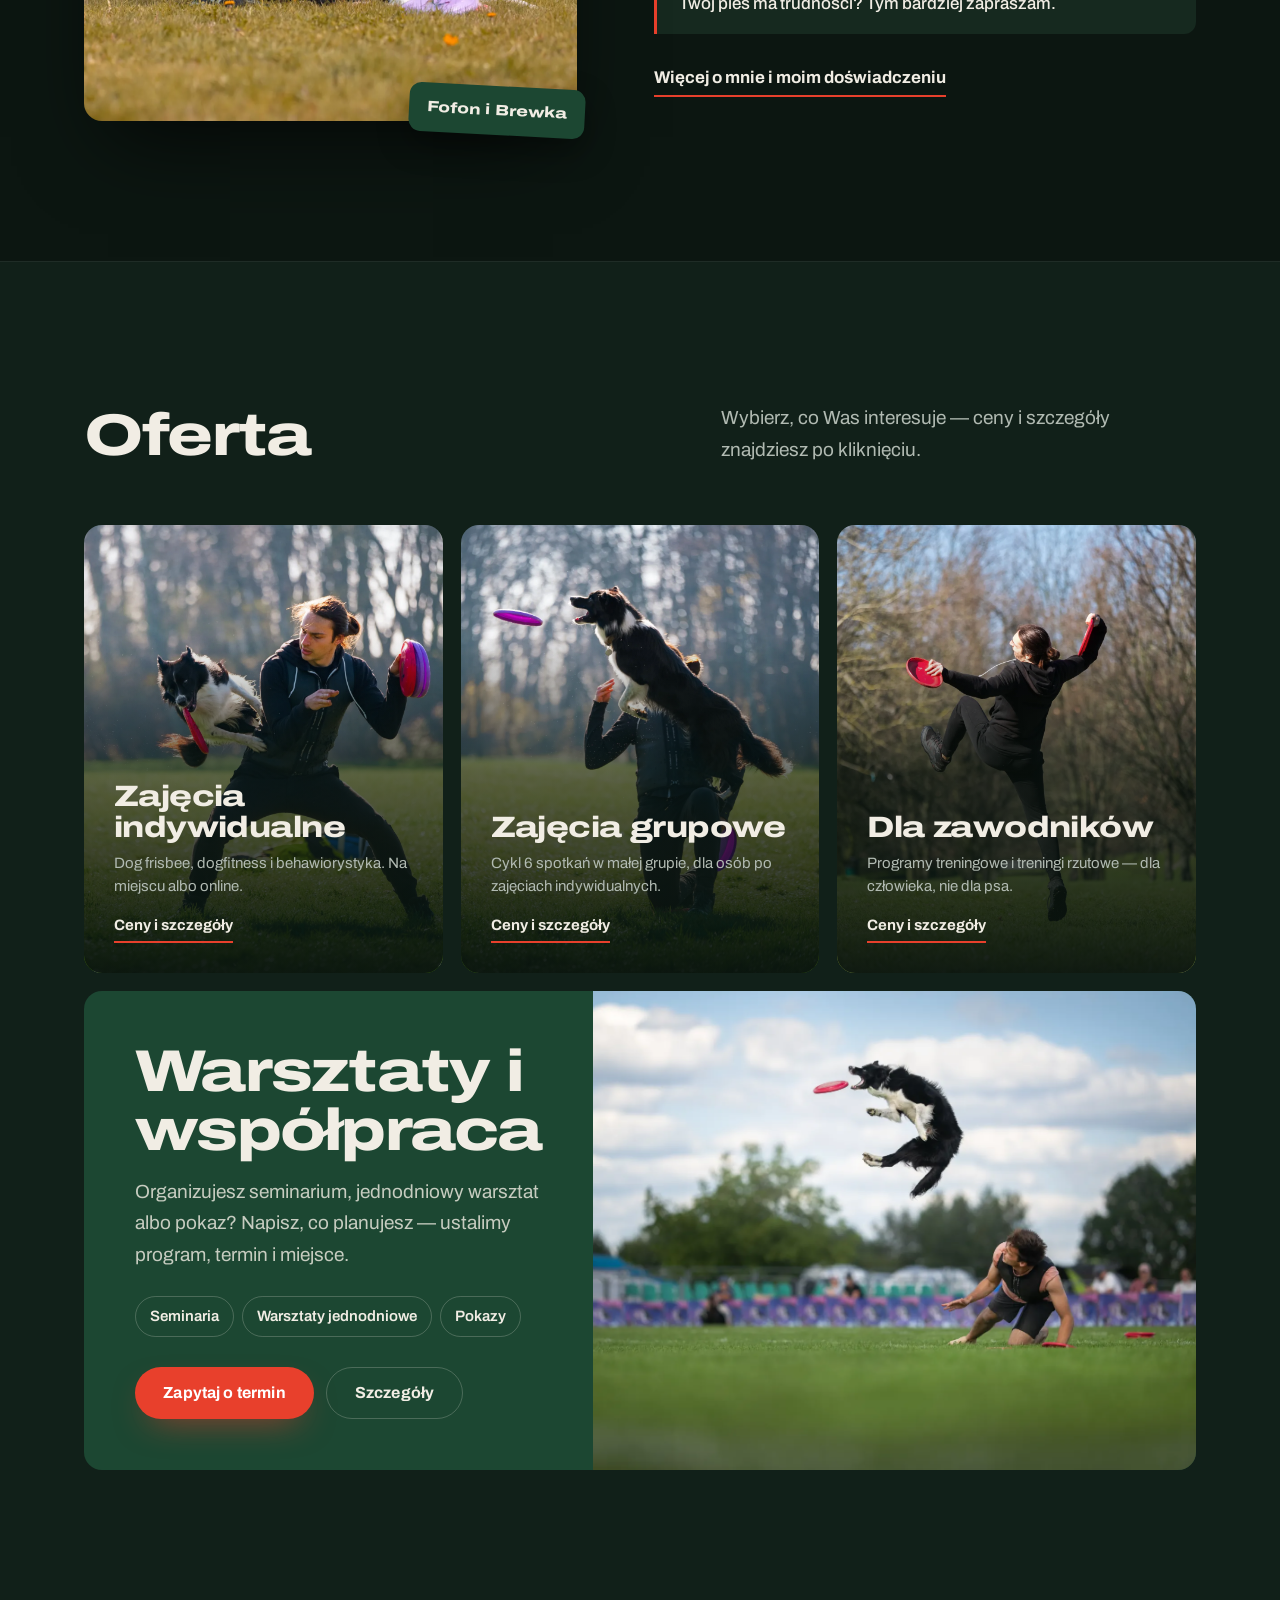
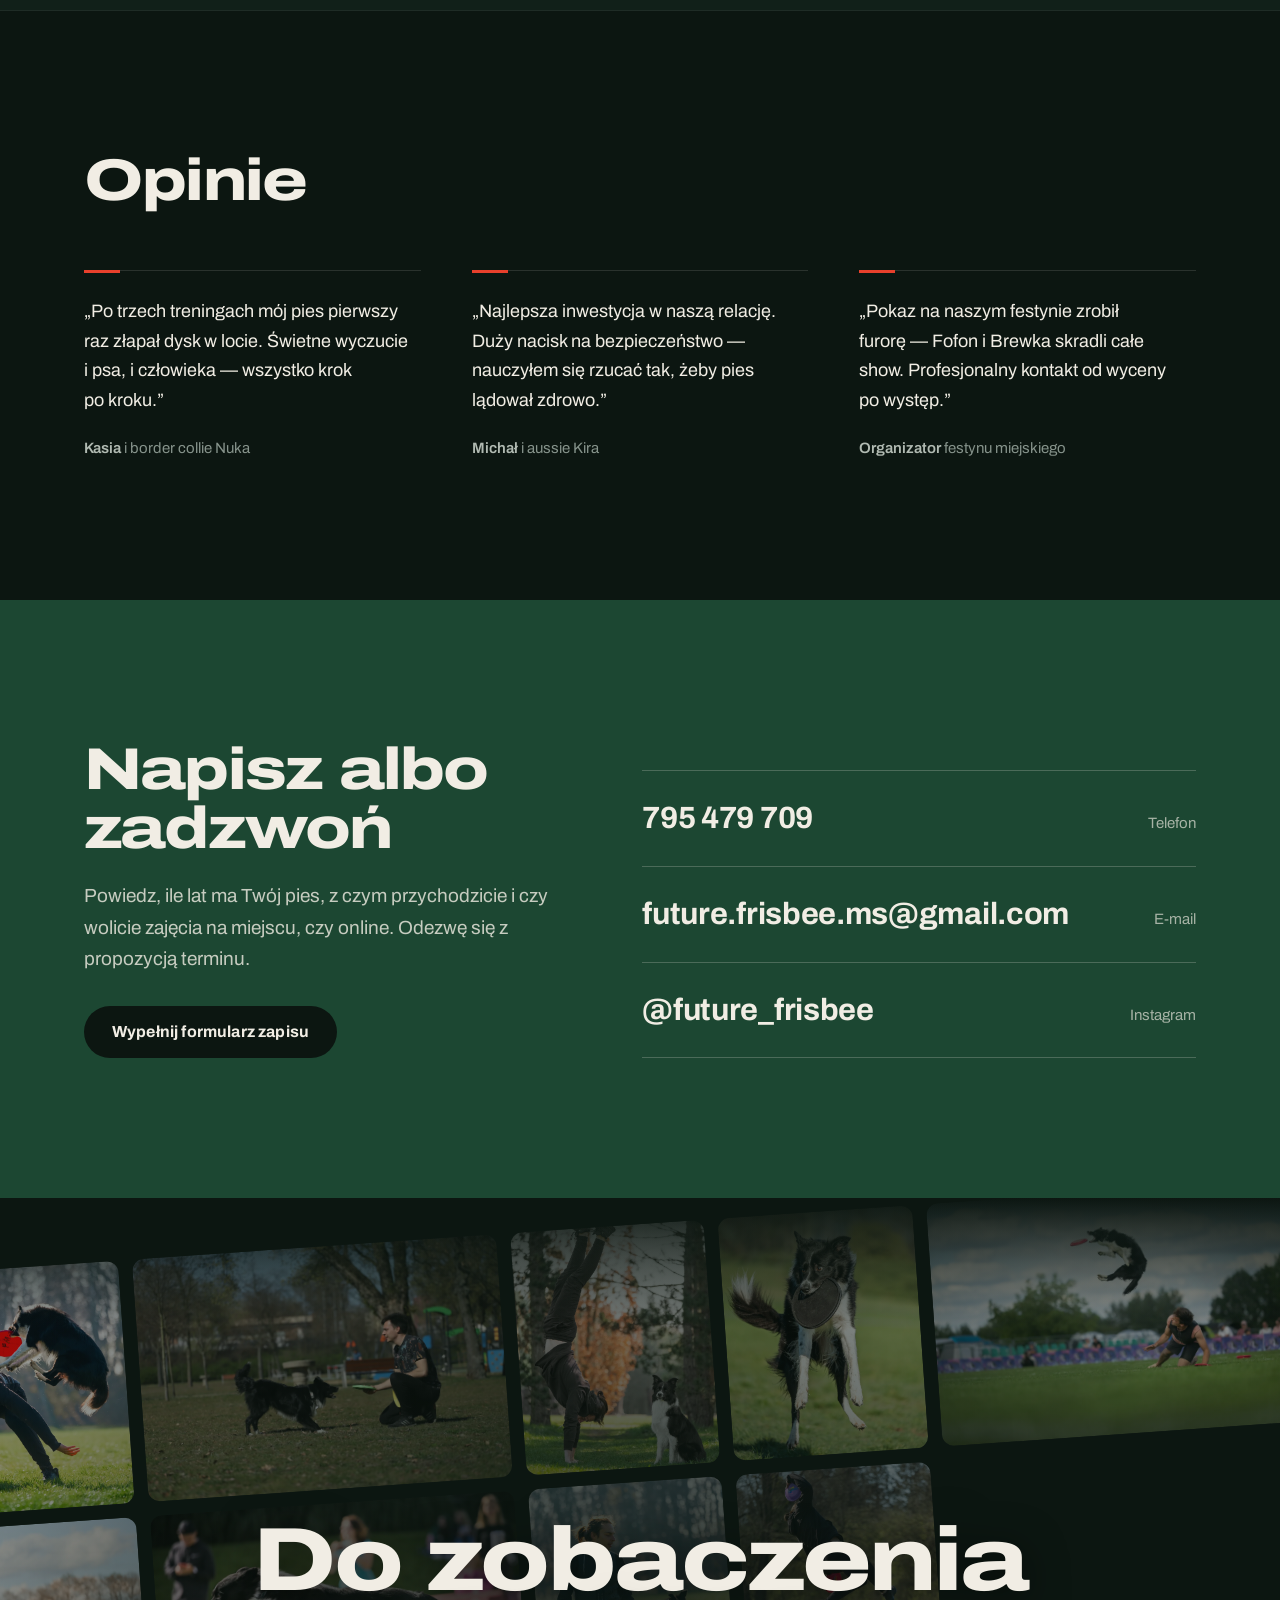
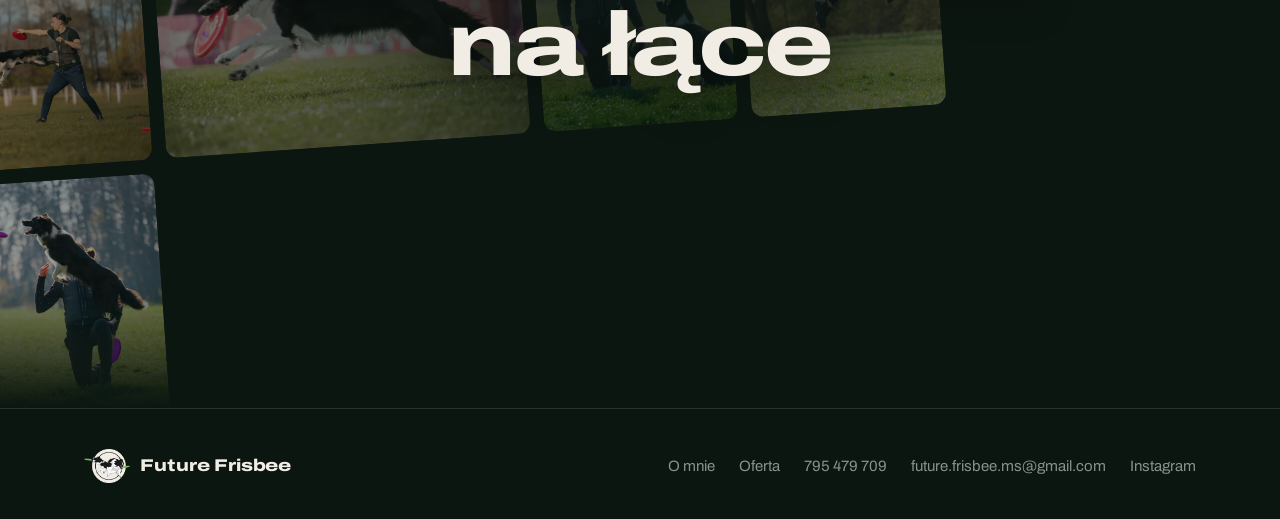
==== commit 39f9b11f: "Wersja mobilna: poprawki po audycie - Pierwszy ekran: zdjęcie nad nagłówkiem, przycisk zapisu widocz" ====
--- a/Future Frisbee.dc.html
+++ b/Future Frisbee.dc.html
@@ -17,11 +17,11 @@
 </helmet>
 
 <nav class="nav">
-  <a href="#top" class="brand"><img class="brand-mark" src="logo/logo-mark.webp" width="164" height="120" alt="">Future Frisbee</a>
+  <a href="#top" class="brand"><img class="brand-mark" src="logo/logo-mark.webp" width="164" height="120" alt=""><span class="brand-name">Future Frisbee</span></a>
   <div class="nav-links">
     <a href="o-mnie.html">O mnie</a>
     <a href="oferta.html">Oferta</a>
-    <a href="#kontakt">Kontakt</a>
+    <a href="#kontakt" class="nav-hide-m">Kontakt</a>
     <a href="oferta.html#zapisy" class="btn btn-primary">Zapisz się</a>
   </div>
 </nav>
@@ -164,87 +164,87 @@
   <div class="wall" aria-hidden="true">
     <div class="wall-row">
       <img src="photos/img_6979.webp" sizes="240px" loading="lazy" decoding="async" alt="">
-      <img class="wide" src="photos/img_8482.webp" sizes="440px" loading="lazy" decoding="async" alt="">
+      <img class="wide" src="photos/img_8482.webp" sizes="(max-width: 859px) 240px, 440px" loading="lazy" decoding="async" alt="">
       <img src="photos/img_7326.webp" sizes="240px" loading="lazy" decoding="async" alt="">
       <img src="photos/img_6875.webp" sizes="240px" loading="lazy" decoding="async" alt="">
-      <img class="wide" src="photos/img_1989.webp" sizes="440px" loading="lazy" decoding="async" alt="">
+      <img class="wide" src="photos/img_1989.webp" sizes="(max-width: 859px) 240px, 440px" loading="lazy" decoding="async" alt="">
       <img src="photos/img_7087.webp" sizes="240px" loading="lazy" decoding="async" alt="">
       <img src="photos/img_7224.webp" sizes="240px" loading="lazy" decoding="async" alt="">
-      <img class="wide" src="photos/img_6847.webp" sizes="440px" loading="lazy" decoding="async" alt="">
+      <img class="wide" src="photos/img_6847.webp" sizes="(max-width: 859px) 240px, 440px" loading="lazy" decoding="async" alt="">
       <img src="photos/img_2188.webp" sizes="240px" loading="lazy" decoding="async" alt="">
       <img src="photos/img_6979.webp" sizes="240px" loading="lazy" decoding="async" alt="">
-      <img class="wide" src="photos/img_8482.webp" sizes="440px" loading="lazy" decoding="async" alt="">
+      <img class="wide" src="photos/img_8482.webp" sizes="(max-width: 859px) 240px, 440px" loading="lazy" decoding="async" alt="">
       <img src="photos/img_7326.webp" sizes="240px" loading="lazy" decoding="async" alt="">
       <img src="photos/img_6875.webp" sizes="240px" loading="lazy" decoding="async" alt="">
-      <img class="wide" src="photos/img_1989.webp" sizes="440px" loading="lazy" decoding="async" alt="">
+      <img class="wide" src="photos/img_1989.webp" sizes="(max-width: 859px) 240px, 440px" loading="lazy" decoding="async" alt="">
       <img src="photos/img_7087.webp" sizes="240px" loading="lazy" decoding="async" alt="">
       <img src="photos/img_7224.webp" sizes="240px" loading="lazy" decoding="async" alt="">
-      <img class="wide" src="photos/img_6847.webp" sizes="440px" loading="lazy" decoding="async" alt="">
+      <img class="wide" src="photos/img_6847.webp" sizes="(max-width: 859px) 240px, 440px" loading="lazy" decoding="async" alt="">
       <img src="photos/img_2188.webp" sizes="240px" loading="lazy" decoding="async" alt="">
       <img src="photos/img_6979.webp" sizes="240px" loading="lazy" decoding="async" alt="">
-      <img class="wide" src="photos/img_8482.webp" sizes="440px" loading="lazy" decoding="async" alt="">
+      <img class="wide" src="photos/img_8482.webp" sizes="(max-width: 859px) 240px, 440px" loading="lazy" decoding="async" alt="">
       <img src="photos/img_7326.webp" sizes="240px" loading="lazy" decoding="async" alt="">
       <img src="photos/img_6875.webp" sizes="240px" loading="lazy" decoding="async" alt="">
-      <img class="wide" src="photos/img_1989.webp" sizes="440px" loading="lazy" decoding="async" alt="">
+      <img class="wide" src="photos/img_1989.webp" sizes="(max-width: 859px) 240px, 440px" loading="lazy" decoding="async" alt="">
       <img src="photos/img_7087.webp" sizes="240px" loading="lazy" decoding="async" alt="">
       <img src="photos/img_7224.webp" sizes="240px" loading="lazy" decoding="async" alt="">
-      <img class="wide" src="photos/img_6847.webp" sizes="440px" loading="lazy" decoding="async" alt="">
+      <img class="wide" src="photos/img_6847.webp" sizes="(max-width: 859px) 240px, 440px" loading="lazy" decoding="async" alt="">
       <img src="photos/img_2188.webp" sizes="240px" loading="lazy" decoding="async" alt="">
     </div>
     <div class="wall-row rev">
       <img src="photos/img_5799.webp" sizes="240px" loading="lazy" decoding="async" alt="">
-      <img class="wide" src="photos/img_6926.webp" sizes="440px" loading="lazy" decoding="async" alt="">
+      <img class="wide" src="photos/img_6926.webp" sizes="(max-width: 859px) 240px, 440px" loading="lazy" decoding="async" alt="">
       <img src="photos/img_6910.webp" sizes="240px" loading="lazy" decoding="async" alt="">
       <img src="photos/img_7264.webp" sizes="240px" loading="lazy" decoding="async" alt="">
-      <img class="wide" src="photos/img_5831.webp" sizes="440px" loading="lazy" decoding="async" alt="">
+      <img class="wide" src="photos/img_5831.webp" sizes="(max-width: 859px) 240px, 440px" loading="lazy" decoding="async" alt="">
       <img src="photos/img_7081.webp" sizes="240px" loading="lazy" decoding="async" alt="">
       <img src="photos/img_7227.webp" sizes="240px" loading="lazy" decoding="async" alt="">
-      <img class="wide" src="photos/img_8493.webp" sizes="440px" loading="lazy" decoding="async" alt="">
+      <img class="wide" src="photos/img_8493.webp" sizes="(max-width: 859px) 240px, 440px" loading="lazy" decoding="async" alt="">
       <img src="photos/img_6878.webp" sizes="240px" loading="lazy" decoding="async" alt="">
       <img src="photos/img_5799.webp" sizes="240px" loading="lazy" decoding="async" alt="">
-      <img class="wide" src="photos/img_6926.webp" sizes="440px" loading="lazy" decoding="async" alt="">
+      <img class="wide" src="photos/img_6926.webp" sizes="(max-width: 859px) 240px, 440px" loading="lazy" decoding="async" alt="">
       <img src="photos/img_6910.webp" sizes="240px" loading="lazy" decoding="async" alt="">
       <img src="photos/img_7264.webp" sizes="240px" loading="lazy" decoding="async" alt="">
-      <img class="wide" src="photos/img_5831.webp" sizes="440px" loading="lazy" decoding="async" alt="">
+      <img class="wide" src="photos/img_5831.webp" sizes="(max-width: 859px) 240px, 440px" loading="lazy" decoding="async" alt="">
       <img src="photos/img_7081.webp" sizes="240px" loading="lazy" decoding="async" alt="">
       <img src="photos/img_7227.webp" sizes="240px" loading="lazy" decoding="async" alt="">
-      <img class="wide" src="photos/img_8493.webp" sizes="440px" loading="lazy" decoding="async" alt="">
+      <img class="wide" src="photos/img_8493.webp" sizes="(max-width: 859px) 240px, 440px" loading="lazy" decoding="async" alt="">
       <img src="photos/img_6878.webp" sizes="240px" loading="lazy" decoding="async" alt="">
       <img src="photos/img_5799.webp" sizes="240px" loading="lazy" decoding="async" alt="">
-      <img class="wide" src="photos/img_6926.webp" sizes="440px" loading="lazy" decoding="async" alt="">
+      <img class="wide" src="photos/img_6926.webp" sizes="(max-width: 859px) 240px, 440px" loading="lazy" decoding="async" alt="">
       <img src="photos/img_6910.webp" sizes="240px" loading="lazy" decoding="async" alt="">
       <img src="photos/img_7264.webp" sizes="240px" loading="lazy" decoding="async" alt="">
-      <img class="wide" src="photos/img_5831.webp" sizes="440px" loading="lazy" decoding="async" alt="">
+      <img class="wide" src="photos/img_5831.webp" sizes="(max-width: 859px) 240px, 440px" loading="lazy" decoding="async" alt="">
       <img src="photos/img_7081.webp" sizes="240px" loading="lazy" decoding="async" alt="">
       <img src="photos/img_7227.webp" sizes="240px" loading="lazy" decoding="async" alt="">
-      <img class="wide" src="photos/img_8493.webp" sizes="440px" loading="lazy" decoding="async" alt="">
+      <img class="wide" src="photos/img_8493.webp" sizes="(max-width: 859px) 240px, 440px" loading="lazy" decoding="async" alt="">
       <img src="photos/img_6878.webp" sizes="240px" loading="lazy" decoding="async" alt="">
     </div>
     <div class="wall-row">
       <img src="photos/img_6914.webp" sizes="240px" loading="lazy" decoding="async" alt="">
-      <img class="wide" src="photos/img_2012.webp" sizes="440px" loading="lazy" decoding="async" alt="">
+      <img class="wide" src="photos/img_2012.webp" sizes="(max-width: 859px) 240px, 440px" loading="lazy" decoding="async" alt="">
       <img src="photos/img_7102.webp" sizes="240px" loading="lazy" decoding="async" alt="">
       <img src="photos/img_5938.webp" sizes="240px" loading="lazy" decoding="async" alt="">
-      <img class="wide" src="photos/img_8478.webp" sizes="440px" loading="lazy" decoding="async" alt="">
+      <img class="wide" src="photos/img_8478.webp" sizes="(max-width: 859px) 240px, 440px" loading="lazy" decoding="async" alt="">
       <img src="photos/img_7274.webp" sizes="240px" loading="lazy" decoding="async" alt="">
       <img src="photos/img_7082.webp" sizes="240px" loading="lazy" decoding="async" alt="">
-      <img class="wide" src="photos/img_6931.webp" sizes="440px" loading="lazy" decoding="async" alt="">
+      <img class="wide" src="photos/img_6931.webp" sizes="(max-width: 859px) 240px, 440px" loading="lazy" decoding="async" alt="">
       <img src="photos/img_6914.webp" sizes="240px" loading="lazy" decoding="async" alt="">
-      <img class="wide" src="photos/img_2012.webp" sizes="440px" loading="lazy" decoding="async" alt="">
+      <img class="wide" src="photos/img_2012.webp" sizes="(max-width: 859px) 240px, 440px" loading="lazy" decoding="async" alt="">
       <img src="photos/img_7102.webp" sizes="240px" loading="lazy" decoding="async" alt="">
       <img src="photos/img_5938.webp" sizes="240px" loading="lazy" decoding="async" alt="">
-      <img class="wide" src="photos/img_8478.webp" sizes="440px" loading="lazy" decoding="async" alt="">
+      <img class="wide" src="photos/img_8478.webp" sizes="(max-width: 859px) 240px, 440px" loading="lazy" decoding="async" alt="">
       <img src="photos/img_7274.webp" sizes="240px" loading="lazy" decoding="async" alt="">
       <img src="photos/img_7082.webp" sizes="240px" loading="lazy" decoding="async" alt="">
-      <img class="wide" src="photos/img_6931.webp" sizes="440px" loading="lazy" decoding="async" alt="">
+      <img class="wide" src="photos/img_6931.webp" sizes="(max-width: 859px) 240px, 440px" loading="lazy" decoding="async" alt="">
       <img src="photos/img_6914.webp" sizes="240px" loading="lazy" decoding="async" alt="">
-      <img class="wide" src="photos/img_2012.webp" sizes="440px" loading="lazy" decoding="async" alt="">
+      <img class="wide" src="photos/img_2012.webp" sizes="(max-width: 859px) 240px, 440px" loading="lazy" decoding="async" alt="">
       <img src="photos/img_7102.webp" sizes="240px" loading="lazy" decoding="async" alt="">
       <img src="photos/img_5938.webp" sizes="240px" loading="lazy" decoding="async" alt="">
-      <img class="wide" src="photos/img_8478.webp" sizes="440px" loading="lazy" decoding="async" alt="">
+      <img class="wide" src="photos/img_8478.webp" sizes="(max-width: 859px) 240px, 440px" loading="lazy" decoding="async" alt="">
       <img src="photos/img_7274.webp" sizes="240px" loading="lazy" decoding="async" alt="">
       <img src="photos/img_7082.webp" sizes="240px" loading="lazy" decoding="async" alt="">
-      <img class="wide" src="photos/img_6931.webp" sizes="440px" loading="lazy" decoding="async" alt="">
+      <img class="wide" src="photos/img_6931.webp" sizes="(max-width: 859px) 240px, 440px" loading="lazy" decoding="async" alt="">
     </div>
   </div>
   <div class="finale-text">
--- a/styles.css
+++ b/styles.css
@@ -31,6 +31,7 @@
 }
 img { max-width: 100%; height: auto; display: block; }
 a { color: inherit; text-decoration: none; }
+a[href^="tel:"] { white-space: nowrap; } /* numer telefonu nie łamie się na dwie linie */
 ::selection { background: var(--accent); color: #fff; }
 :focus-visible { outline: 2px solid var(--accent); outline-offset: 3px; border-radius: 4px; }
 
@@ -211,6 +212,8 @@
 /* ---------- Oferta: usługa ---------- */
 .service { display: grid; grid-template-columns: minmax(0, .75fr) minmax(0, 1.4fr); gap: clamp(28px, 5vw, 80px); align-items: start; padding: clamp(48px, 7vw, 96px) 0; border-top: 1px solid var(--line); }
 .service-photo img { width: 100%; aspect-ratio: 4 / 5; object-fit: cover; object-position: 50% 25%; border-radius: var(--r); }
+.service-photo img.focus-top { object-position: 50% 0; }  /* głowa przy górnej krawędzi */
+.service-photo img.focus-low { object-position: 50% 70%; } /* trener i pies w dolnej części */
 .chips { display: flex; flex-wrap: wrap; gap: 8px; margin-top: 18px; }
 .chip { padding: 6px 13px; border-radius: var(--pill); background: var(--green); font-size: 14px; font-weight: 600; }
 .prices { display: flex; flex-wrap: wrap; gap: 12px; margin-top: 28px; }
@@ -263,13 +266,16 @@
 /* ---------- O mnie: podstrona ---------- */
 .bio-hero { display: grid; grid-template-columns: 1.1fr 1fr; gap: clamp(36px, 6vw, 96px); align-items: center; padding-top: clamp(120px, 16vh, 170px); }
 .bio-hero .lead { margin-top: 26px; }
-.bio-hero img { width: 100%; aspect-ratio: 4 / 5; object-fit: cover; border-radius: var(--r); }
+.bio-hero img { width: 100%; aspect-ratio: 3 / 4; object-fit: cover; object-position: 50% 10%; border-radius: var(--r); } /* 3:4 — mieszczą się stopy i pies */
 .approach { display: grid; grid-template-columns: minmax(0, .8fr) minmax(0, 1.3fr); gap: clamp(28px, 6vw, 96px); align-items: start; }
 .pull { margin: 38px 0 0; padding-top: 26px; border-top: 1px solid var(--line); font-stretch: 125%; font-weight: 800; font-size: clamp(24px, 2.6vw, 34px); line-height: 1.12; letter-spacing: -.02em; max-width: 20em; text-wrap: balance; }
 .xp { list-style: none; margin: 0; padding: 0; border-top: 1px solid var(--line); }
 .xp li { display: grid; grid-template-columns: minmax(150px, 260px) 1fr; gap: 6px 32px; padding: 22px 0; border-bottom: 1px solid var(--line); }
 .xp .k { font-weight: 700; }
 .xp .v { color: var(--muted); }
+/* Wersja do publikacji (build dodaje klasę "static"): bez ramek „Do uzupełnienia”,
+   a wiersze bez żadnej treści znikają. W narzędziu do projektowania widać je dalej. */
+html.static .xp .todo, html.static .xp li:has(.v > .todo:only-child) { display: none; }
 .todo { display: inline-block; margin-top: 4px; padding: 2px 10px; border: 1px dashed rgba(241, 237, 228, .35); border-radius: 6px; color: var(--dim); font-size: 15px; }
 .dogs { display: grid; grid-template-columns: 1fr 1fr; gap: 18px; }
 .dog { margin: 0; }
@@ -314,14 +320,21 @@
   .formats { grid-template-columns: 1fr; }
 }
 @media (max-width: 859px) {
-  .nav .btn, .nav .brand-mark { display: none; }
+  /* Menu: „Zapisz się” zostaje, „Kontakt” znika (kontakty są na pierwszym ekranie).
+     Linki mają ≥ 44 px wysokości, żeby łatwo trafić palcem. */
+  .nav { padding-top: 7px; padding-bottom: 7px; }
+  .nav .brand-mark, .nav .nav-hide-m { display: none; }
   .nav-links { gap: 16px; font-size: 14px; }
+  .nav-links a:not(.btn) { padding: 11px 0; }
+  .nav .btn { padding: 0 16px; font-size: 14px; }
   .brand { font-size: 17px; }
 
+  /* Pierwszy ekran: zdjęcie na górze, pod nim nagłówek i przyciski */
   .hero { grid-template-columns: 1fr; min-height: 0; }
-  .hero-copy { padding-top: 104px; padding-bottom: 36px; margin-right: 0; }
-  .hero-media { min-height: 58vh; }
-  .hero-media::after { background: linear-gradient(var(--bg) 0%, rgba(12, 22, 17, .15) 26%, rgba(12, 22, 17, 0) 55%, rgba(12, 22, 17, .55) 100%); }
+  .hero-media { order: -1; margin-top: 58px; height: 46vh; height: clamp(210px, 46svh, 480px); } /* 58px = wysokość menu */
+  .hero-media img { object-position: 50% 12%; }
+  .hero-media::after { background: linear-gradient(rgba(12, 22, 17, 0) 60%, var(--bg) 100%); }
+  .hero-copy { padding-top: 16px; padding-bottom: 36px; margin-right: 0; }
   .contact-list { margin-top: 32px; }
   .contact-list a { grid-template-columns: 22px 1fr; }
   .contact-list .cl-label { display: none; }
@@ -337,12 +350,32 @@
   .service-photo img { aspect-ratio: 16 / 10; }
   .xp li { grid-template-columns: 1fr; }
   .finale { height: 78vh; min-height: 520px; }
+  .footer-links { gap: 0 24px; }
+  .footer-links a { padding: 10px 0; }
+  /* Elementy są jeden pod drugim — bez opóźnień w pojawianiu się */
+  .js [data-reveal] { transition-delay: 0s !important; }
 }
 @media (max-width: 560px) {
   .tile { aspect-ratio: 4 / 3; }
+  .service-photo img { aspect-ratio: 4 / 3; }
+  .hero-media { height: 34vh; height: clamp(210px, 33svh, 380px); }
   .form { grid-template-columns: 1fr; }
-  .dogs { grid-template-columns: 1fr; }
-  .hero-actions .btn, .feature-actions .btn, .cta-actions .btn { flex: 1 1 100%; }
+  .hero-actions .btn, .feature-actions .btn, .cta-actions .btn, .form-foot .btn { flex: 1 1 100%; }
+  /* Kontakt: podpis zawsze nad wartością */
+  .contact-big a { flex-direction: column-reverse; align-items: flex-start; gap: 2px; padding: 18px 0; }
+  /* Psy obok siebie, niższe */
+  .dogs { gap: 12px; }
+  .dog figcaption { margin-top: 12px; }
+  .dog figcaption strong { font-size: 20px; }
+  .dog figcaption span { display: block; font-size: 15px; line-height: 1.45; }
+  /* Ściana zdjęć: 2 rzędy zamiast 3 — mniej danych do pobrania */
+  .finale { height: 62vh; height: 62svh; min-height: 460px; }
+  .wall-row:nth-child(3) { display: none; }
+}
+@media (max-width: 480px) {
+  /* Wąski telefon: w menu samo godło, nazwa zostaje dla czytników ekranu */
+  .nav .brand-mark { display: block; height: 38px; }
+  .nav .brand-name { position: absolute; width: 1px; height: 1px; overflow: hidden; clip-path: inset(50%); white-space: nowrap; }
 }
 @media (max-width: 360px) {
   .nav-links { gap: 12px; }
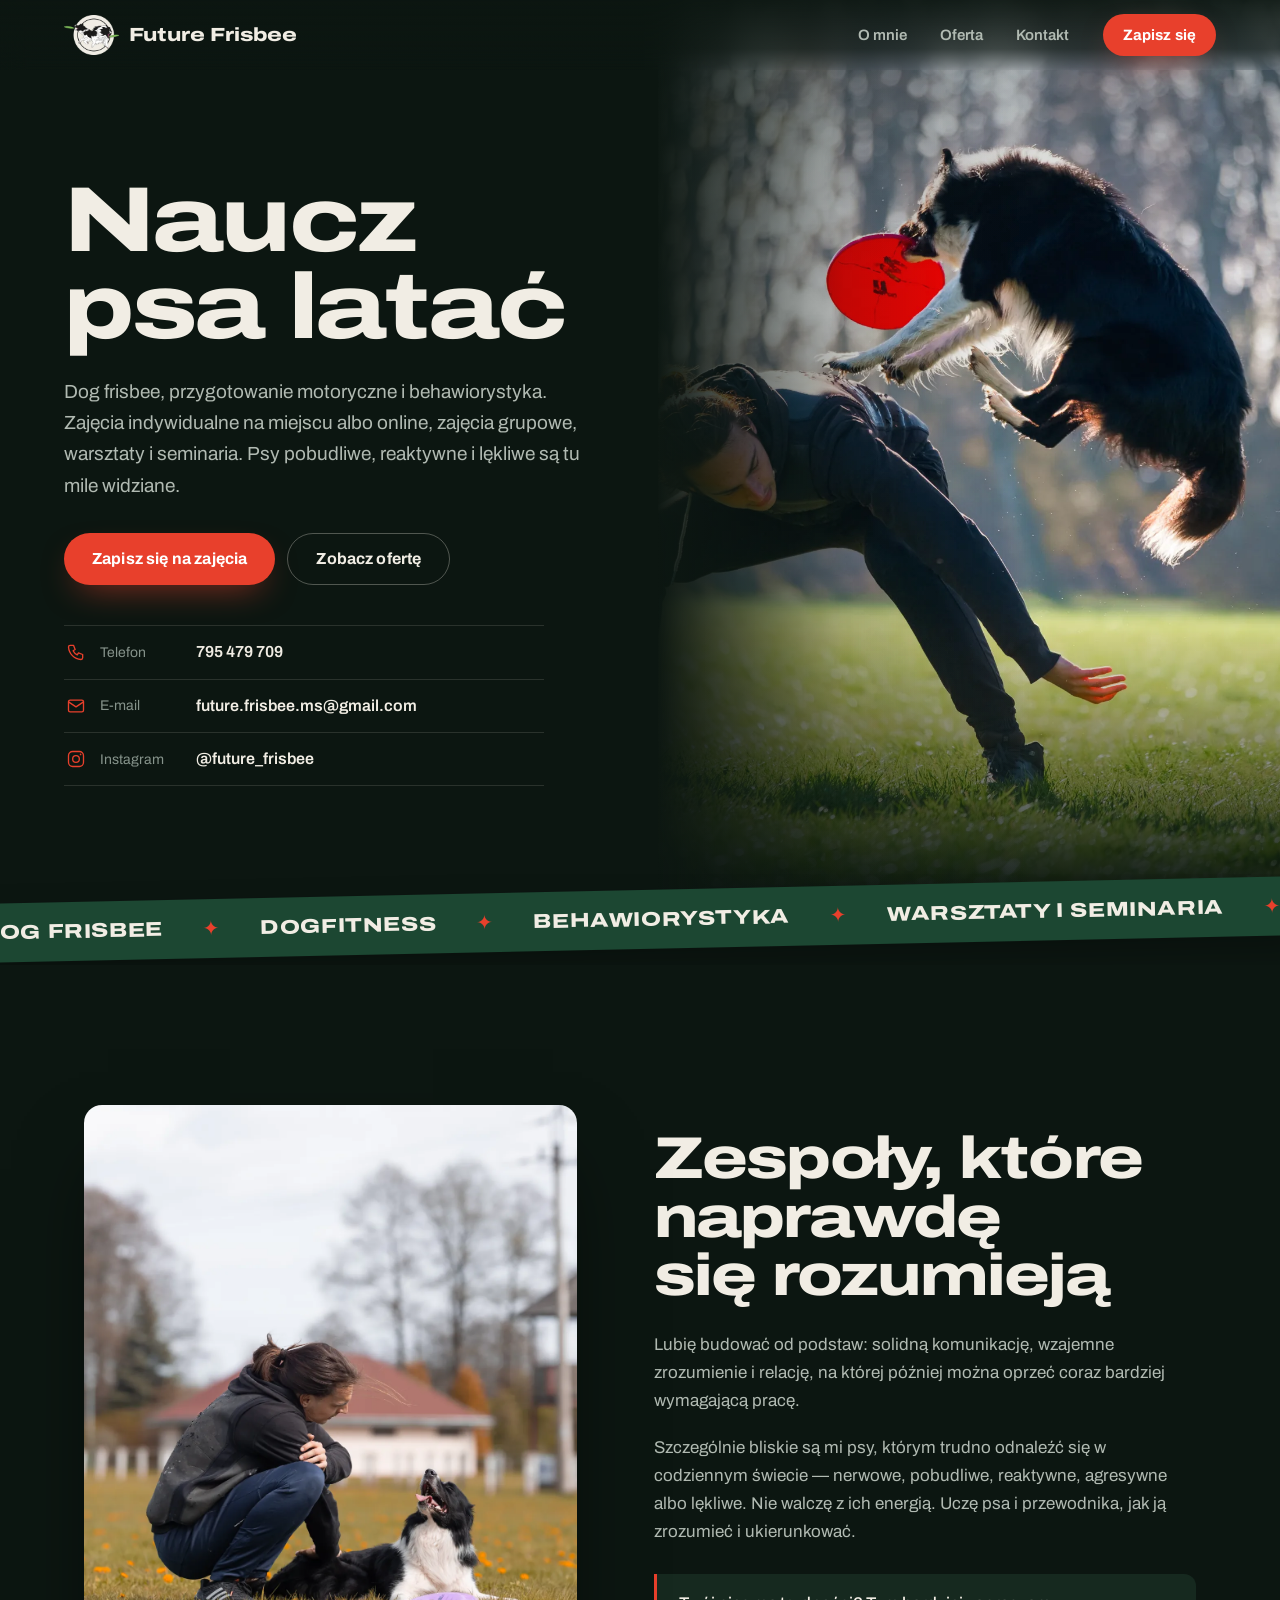
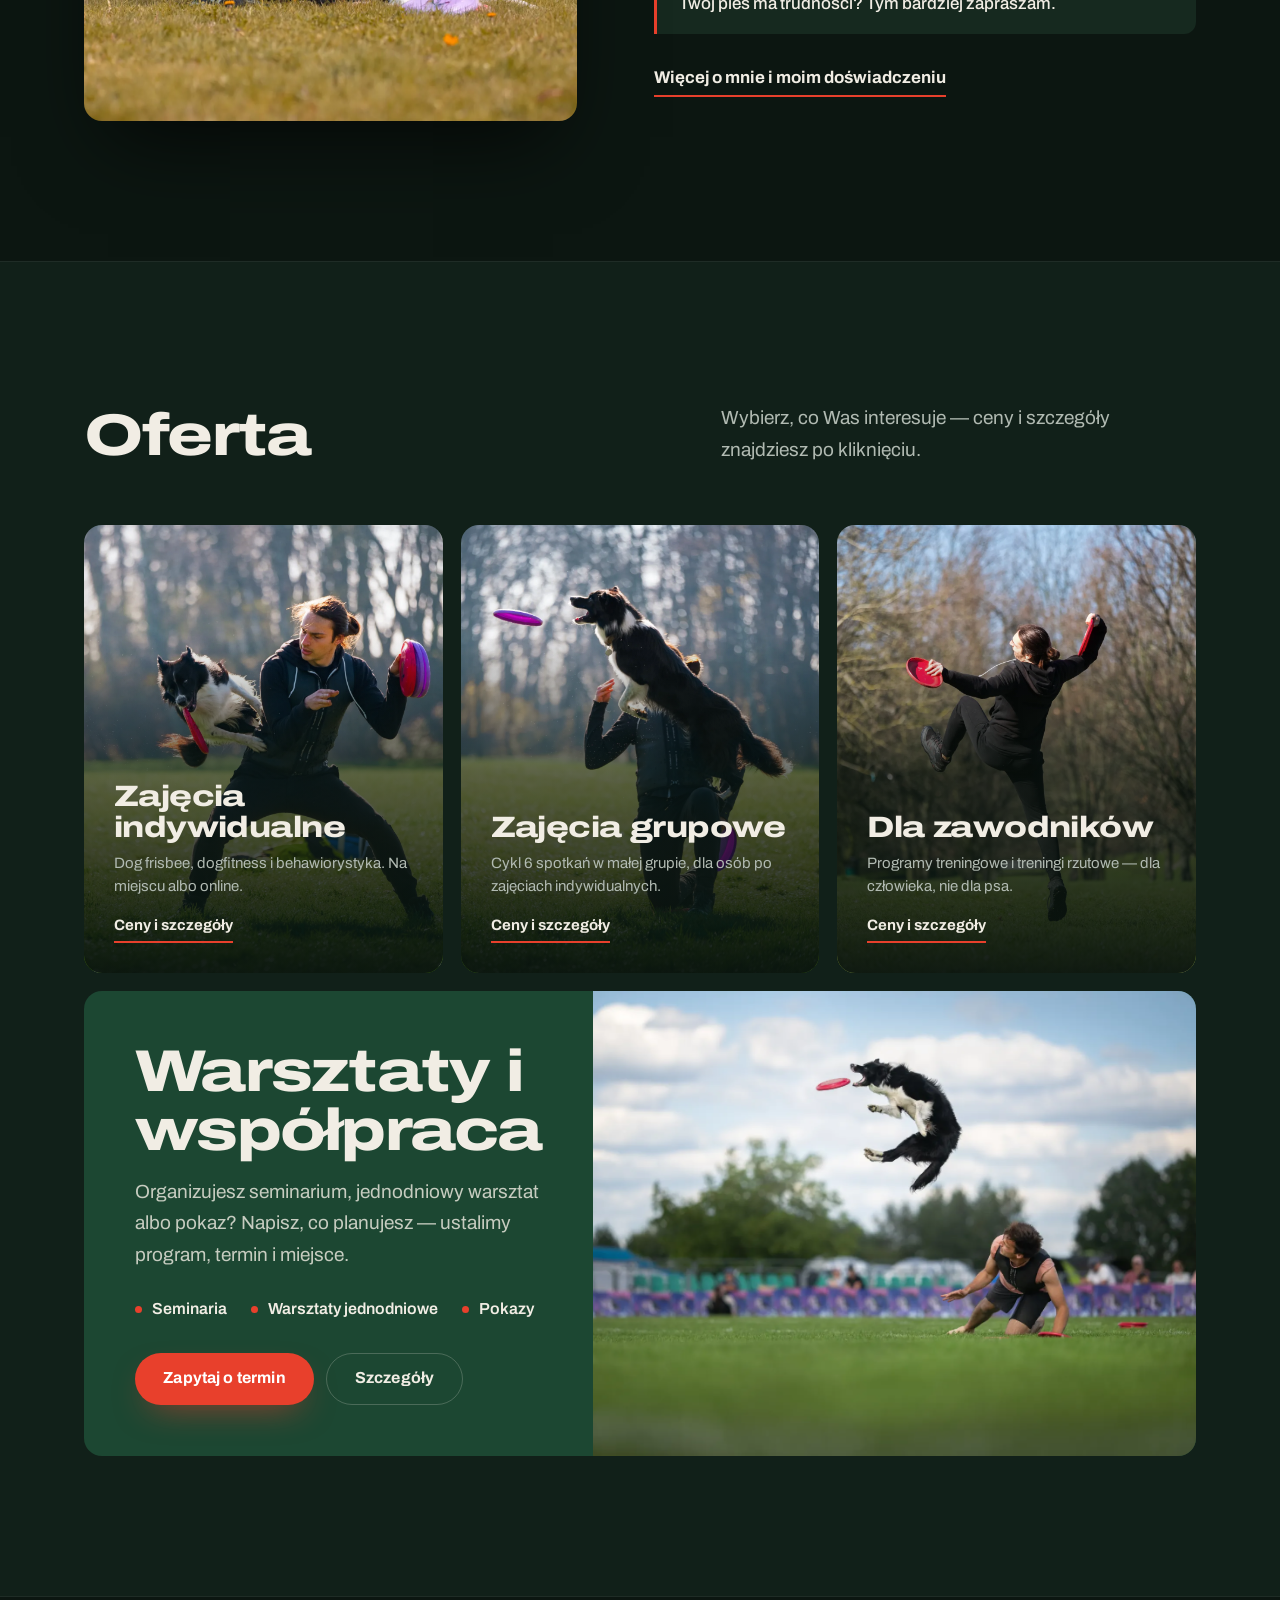
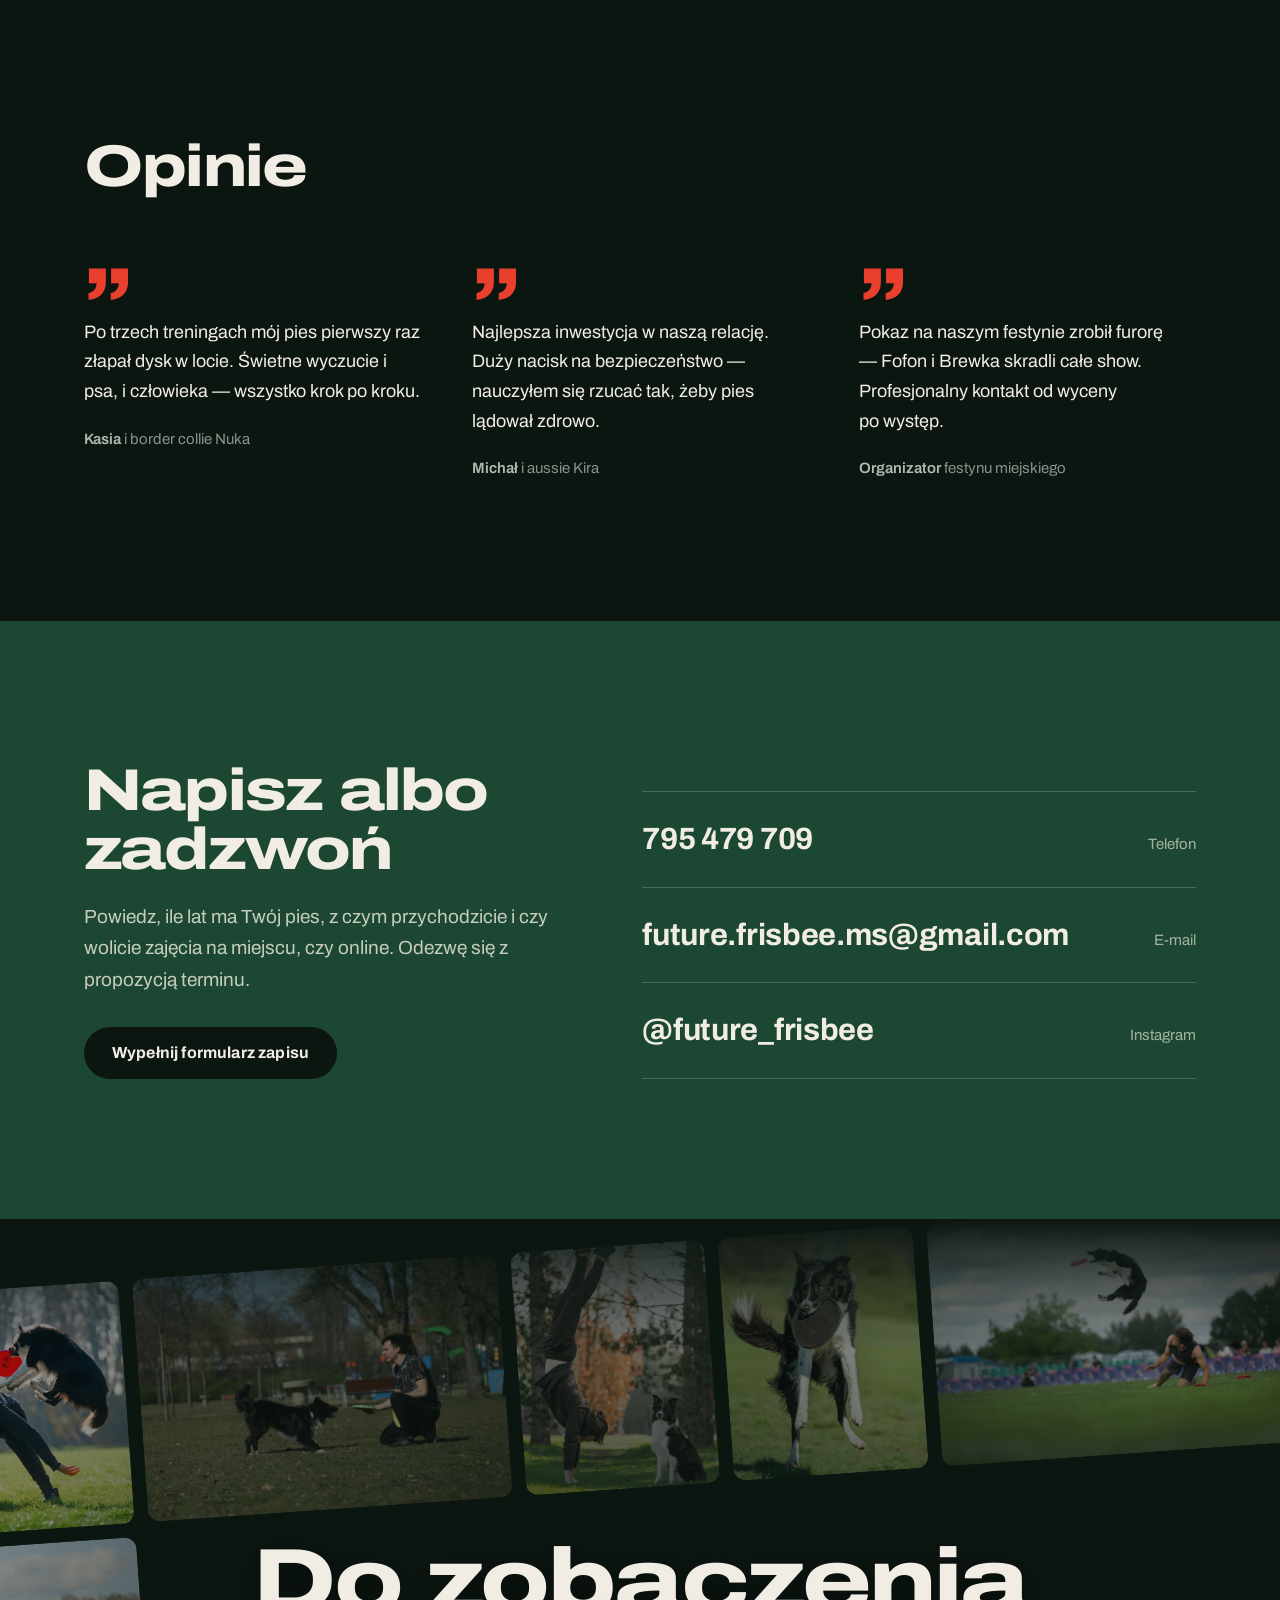
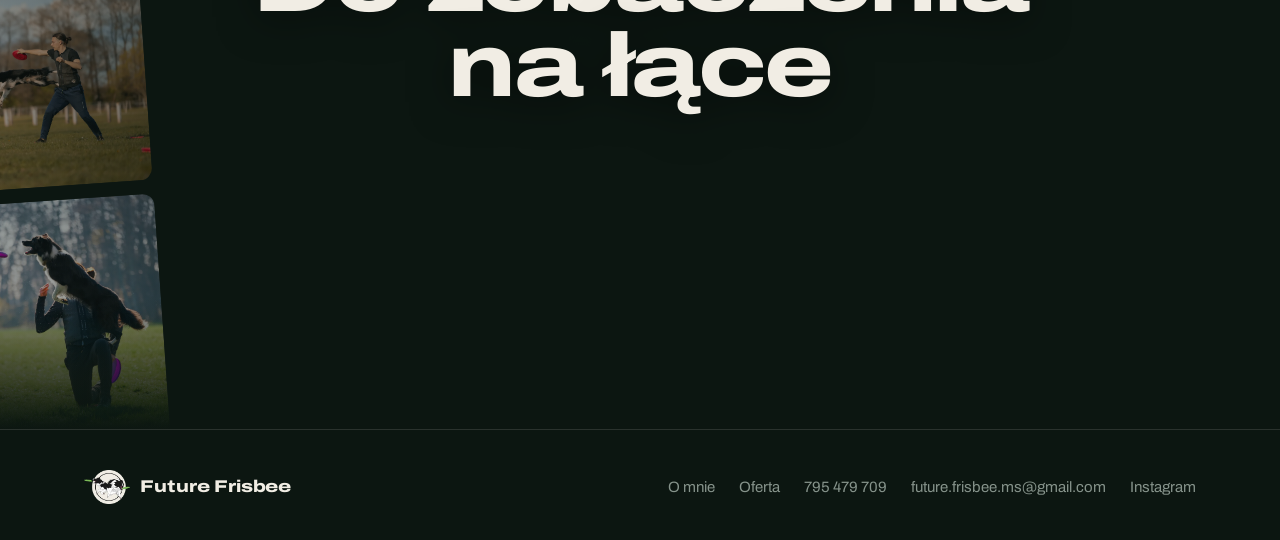
==== commit eddb0766: "Mniej elementów udających przyciski, opinie bez czerwonego paska - usunięte „Fofon i Brewka” z paska" ====
--- a/Future Frisbee.dc.html
+++ b/Future Frisbee.dc.html
@@ -47,8 +47,9 @@
 
 <div class="band-wrap" aria-hidden="true"><div class="band">
   <div class="band-track">
-    <span>Dog frisbee</span><span class="sep">✦</span><span>Dogfitness</span><span class="sep">✦</span><span>Behawiorystyka</span><span class="sep">✦</span><span>Warsztaty i seminaria</span><span class="sep">✦</span><span>Na miejscu i online</span><span class="sep">✦</span><span>Fofon i Brewka</span><span class="sep">✦</span>
-    <span>Dog frisbee</span><span class="sep">✦</span><span>Dogfitness</span><span class="sep">✦</span><span>Behawiorystyka</span><span class="sep">✦</span><span>Warsztaty i seminaria</span><span class="sep">✦</span><span>Na miejscu i online</span><span class="sep">✦</span><span>Fofon i Brewka</span><span class="sep">✦</span>
+    <span>Dog frisbee</span><span class="sep">✦</span><span>Dogfitness</span><span class="sep">✦</span><span>Behawiorystyka</span><span class="sep">✦</span><span>Warsztaty i seminaria</span><span class="sep">✦</span><span>Na miejscu i online</span><span class="sep">✦</span>
+    <span>Dog frisbee</span><span class="sep">✦</span><span>Dogfitness</span><span class="sep">✦</span><span>Behawiorystyka</span><span class="sep">✦</span><span>Warsztaty i seminaria</span><span class="sep">✦</span><span>Na miejscu i online</span><span class="sep">✦</span>
+    <span>Dog frisbee</span><span class="sep">✦</span><span>Dogfitness</span><span class="sep">✦</span><span>Behawiorystyka</span><span class="sep">✦</span><span>Warsztaty i seminaria</span><span class="sep">✦</span><span>Na miejscu i online</span><span class="sep">✦</span>
   </div>
 </div></div>
 
@@ -56,7 +57,6 @@
   <div class="wrap about">
     <div class="about-photo" data-reveal="left">
       <img src="photos/img_2188.webp" sizes="(max-width: 859px) 100vw, 45vw" loading="lazy" decoding="async" alt="Trener i border collie podczas treningu">
-      <div class="photo-tag">Fofon i Brewka</div>
     </div>
     <div data-reveal="up">
       <h2 class="display h2">Zespoły, które naprawdę się rozumieją</h2>
@@ -130,15 +130,15 @@
     </div>
     <div class="quotes">
       <figure class="quote" data-reveal="up" data-delay="0">
-        <blockquote>„Po trzech treningach mój pies pierwszy raz złapał dysk w locie. Świetne wyczucie i psa, i człowieka — wszystko krok po kroku.”</blockquote>
+        <blockquote>Po trzech treningach mój pies pierwszy raz złapał dysk w locie. Świetne wyczucie i psa, i człowieka — wszystko krok po kroku.</blockquote>
         <figcaption><strong>Kasia</strong> i border collie Nuka</figcaption>
       </figure>
       <figure class="quote" data-reveal="up" data-delay="120">
-        <blockquote>„Najlepsza inwestycja w naszą relację. Duży nacisk na bezpieczeństwo — nauczyłem się rzucać tak, żeby pies lądował zdrowo.”</blockquote>
+        <blockquote>Najlepsza inwestycja w naszą relację. Duży nacisk na bezpieczeństwo — nauczyłem się rzucać tak, żeby pies lądował zdrowo.</blockquote>
         <figcaption><strong>Michał</strong> i aussie Kira</figcaption>
       </figure>
       <figure class="quote" data-reveal="up" data-delay="240">
-        <blockquote>„Pokaz na naszym festynie zrobił furorę — Fofon i Brewka skradli całe show. Profesjonalny kontakt od wyceny po występ.”</blockquote>
+        <blockquote>Pokaz na naszym festynie zrobił furorę — Fofon i Brewka skradli całe show. Profesjonalny kontakt od wyceny po występ.</blockquote>
         <figcaption><strong>Organizator</strong> festynu miejskiego</figcaption>
       </figure>
     </div>
--- a/styles.css
+++ b/styles.css
@@ -117,7 +117,7 @@
 .band-wrap { position: relative; z-index: 5; overflow: hidden; margin-top: -26px; padding: 16px 0; } /* przycina obrócony pasek po bokach */
 .band { overflow: hidden; padding: 13px 0; margin: 0 -20px; background: var(--green); transform: rotate(-1.2deg); box-shadow: 0 12px 30px rgba(0, 0, 0, .25); }
 .band-track {
-  display: flex; gap: 40px; width: max-content; white-space: nowrap; animation: ffMarquee 30s linear infinite;
+  display: flex; gap: 40px; width: max-content; white-space: nowrap; animation: ffMarquee3 30s linear infinite;
   font-stretch: 125%; font-weight: 800; font-size: clamp(16px, 2vw, 20px); letter-spacing: .03em; text-transform: uppercase;
 }
 .band-track .sep { color: var(--accent); }
@@ -153,8 +153,9 @@
 .feature { display: grid; grid-template-columns: 1fr 1.25fr; margin-top: 18px; border-radius: var(--r); overflow: hidden; background: var(--green); }
 .feature-copy { padding: clamp(28px, 4vw, 56px); display: flex; flex-direction: column; justify-content: center; }
 .feature-copy .lead { margin-top: 16px; color: rgba(241, 237, 228, .8); }
-.feature-list { list-style: none; margin: 26px 0 0; padding: 0; display: flex; flex-wrap: wrap; gap: 8px; }
-.feature-list li { padding: 7px 14px; border: 1px solid var(--green-line); border-radius: var(--pill); font-size: 15px; font-weight: 600; }
+.feature-list { list-style: none; margin: 26px 0 0; padding: 0; display: flex; flex-wrap: wrap; gap: 8px 24px; }
+.feature-list li { display: inline-flex; align-items: center; gap: 10px; font-size: 16px; font-weight: 600; }
+.feature-list li::before { content: ""; flex: none; width: 7px; height: 7px; border-radius: 50%; background: var(--accent); }
 .feature-actions { display: flex; flex-wrap: wrap; gap: 12px; margin-top: 30px; }
 .feature-actions .btn-ghost { border-color: var(--green-line); }
 .feature-media { position: relative; min-height: 340px; overflow: hidden; }
@@ -162,8 +163,8 @@
 
 /* ---------- Opinie ---------- */
 .quotes { display: grid; grid-template-columns: repeat(3, 1fr); gap: clamp(28px, 4vw, 56px); }
-.quote { margin: 0; padding-top: 26px; border-top: 1px solid var(--line); display: flex; flex-direction: column; }
-.quote::before { content: ""; width: 36px; height: 3px; margin-top: -27px; margin-bottom: 24px; background: var(--accent); }
+.quote { margin: 0; display: flex; flex-direction: column; }
+.quote::before { content: "\201D"; height: .5em; margin-bottom: 18px; font-stretch: 125%; font-weight: 800; font-size: 88px; line-height: 1; color: var(--accent); }
 .quote blockquote { margin: 0; font-size: 18px; line-height: 1.65; color: var(--ink); text-wrap: pretty; }
 .quote figcaption { margin-top: 20px; font-size: 15px; color: var(--dim); }
 .quote figcaption strong { color: var(--muted); font-weight: 600; }
@@ -214,8 +215,9 @@
 .service-photo img { width: 100%; aspect-ratio: 4 / 5; object-fit: cover; object-position: 50% 25%; border-radius: var(--r); }
 .service-photo img.focus-top { object-position: 50% 0; }  /* głowa przy górnej krawędzi */
 .service-photo img.focus-low { object-position: 50% 70%; } /* trener i pies w dolnej części */
-.chips { display: flex; flex-wrap: wrap; gap: 8px; margin-top: 18px; }
-.chip { padding: 6px 13px; border-radius: var(--pill); background: var(--green); font-size: 14px; font-weight: 600; }
+.chips { display: flex; flex-wrap: wrap; gap: 6px 22px; margin-top: 16px; }
+.chip { display: inline-flex; align-items: center; gap: 9px; color: var(--muted); font-size: 15px; font-weight: 600; }
+.chip::before { content: ""; flex: none; width: 7px; height: 7px; border-radius: 50%; background: var(--accent); }
 .prices { display: flex; flex-wrap: wrap; gap: 12px; margin-top: 28px; }
 .price { flex: 1 1 190px; padding: 18px 20px; border: 1px solid var(--line); border-radius: var(--r-sm); background: var(--surface); }
 .price-amount { font-stretch: 125%; font-weight: 800; font-size: clamp(26px, 2.6vw, 34px); letter-spacing: -.02em; line-height: 1; white-space: nowrap; }
@@ -278,12 +280,11 @@
 html.static .xp .todo, html.static .xp li:has(.v > .todo:only-child) { display: none; }
 .todo { display: inline-block; margin-top: 4px; padding: 2px 10px; border: 1px dashed rgba(241, 237, 228, .35); border-radius: 6px; color: var(--dim); font-size: 15px; }
 .dogs { display: grid; grid-template-columns: 1fr 1fr; gap: 18px; }
-.dog { margin: 0; }
+.dog { margin: 0; position: relative; }
 .dog img { width: 100%; aspect-ratio: 4 / 5; object-fit: cover; border-radius: var(--r); }
 .dog img.focus-left { object-position: 22% 50%; } /* zdjęcie poziome: pysk psa przy lewej krawędzi */
-.dog figcaption { margin-top: 16px; }
-.dog figcaption strong { display: block; font-stretch: 125%; font-weight: 800; font-size: 24px; letter-spacing: -.02em; }
-.dog figcaption span { color: var(--muted); }
+.dog .photo-tag { right: 18px; }
+.dog + .dog .photo-tag { transform: rotate(-3deg); }
 .cta-band { background: var(--green); }
 .cta-band .wrap { display: flex; flex-wrap: wrap; align-items: center; justify-content: space-between; gap: 24px 40px; }
 .cta-actions { display: flex; flex-wrap: wrap; gap: 12px; }
@@ -365,9 +366,7 @@
   .contact-big a { flex-direction: column-reverse; align-items: flex-start; gap: 2px; padding: 18px 0; }
   /* Psy obok siebie, niższe */
   .dogs { gap: 12px; }
-  .dog figcaption { margin-top: 12px; }
-  .dog figcaption strong { font-size: 20px; }
-  .dog figcaption span { display: block; font-size: 15px; line-height: 1.45; }
+  .dog .photo-tag { right: 10px; padding: 9px 14px; font-size: 14px; }
   /* Ściana zdjęć: 2 rzędy zamiast 3 — mniej danych do pobrania */
   .finale { height: 62vh; height: 62svh; min-height: 460px; }
   .wall-row:nth-child(3) { display: none; }
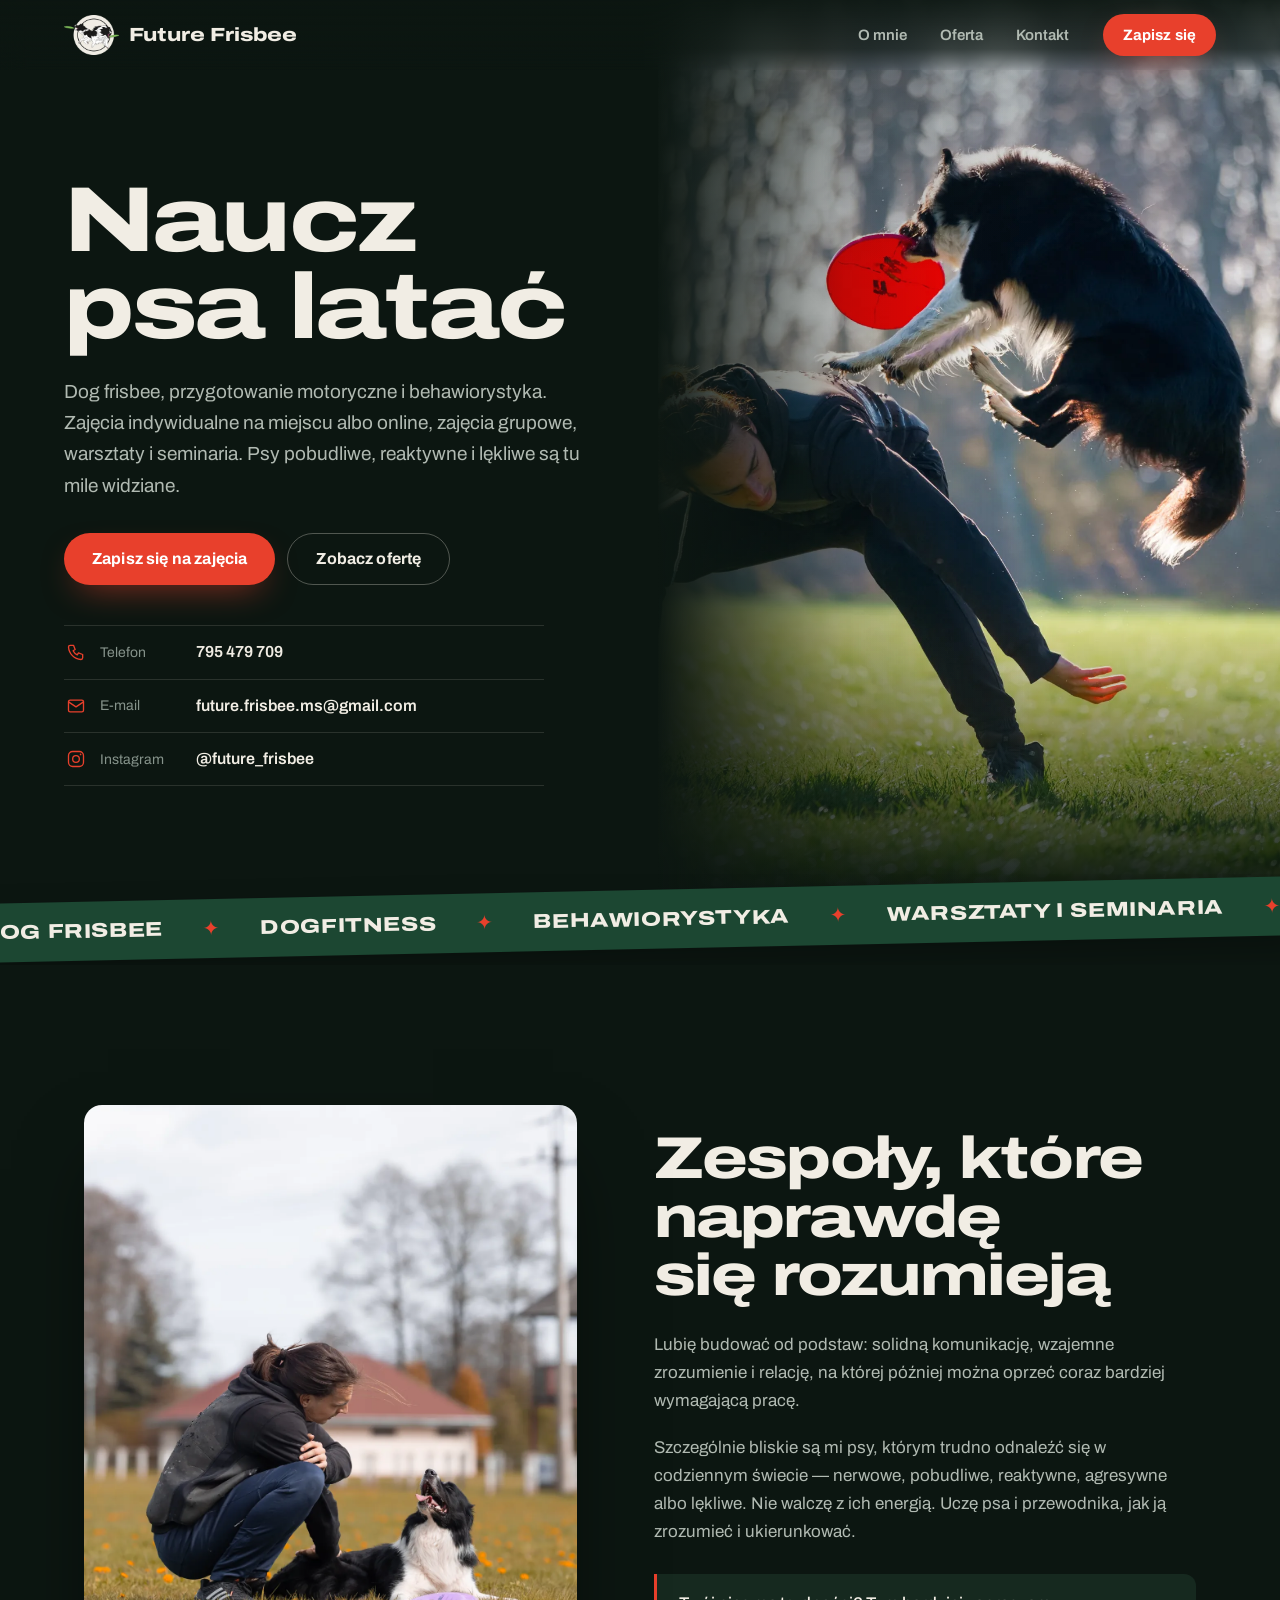
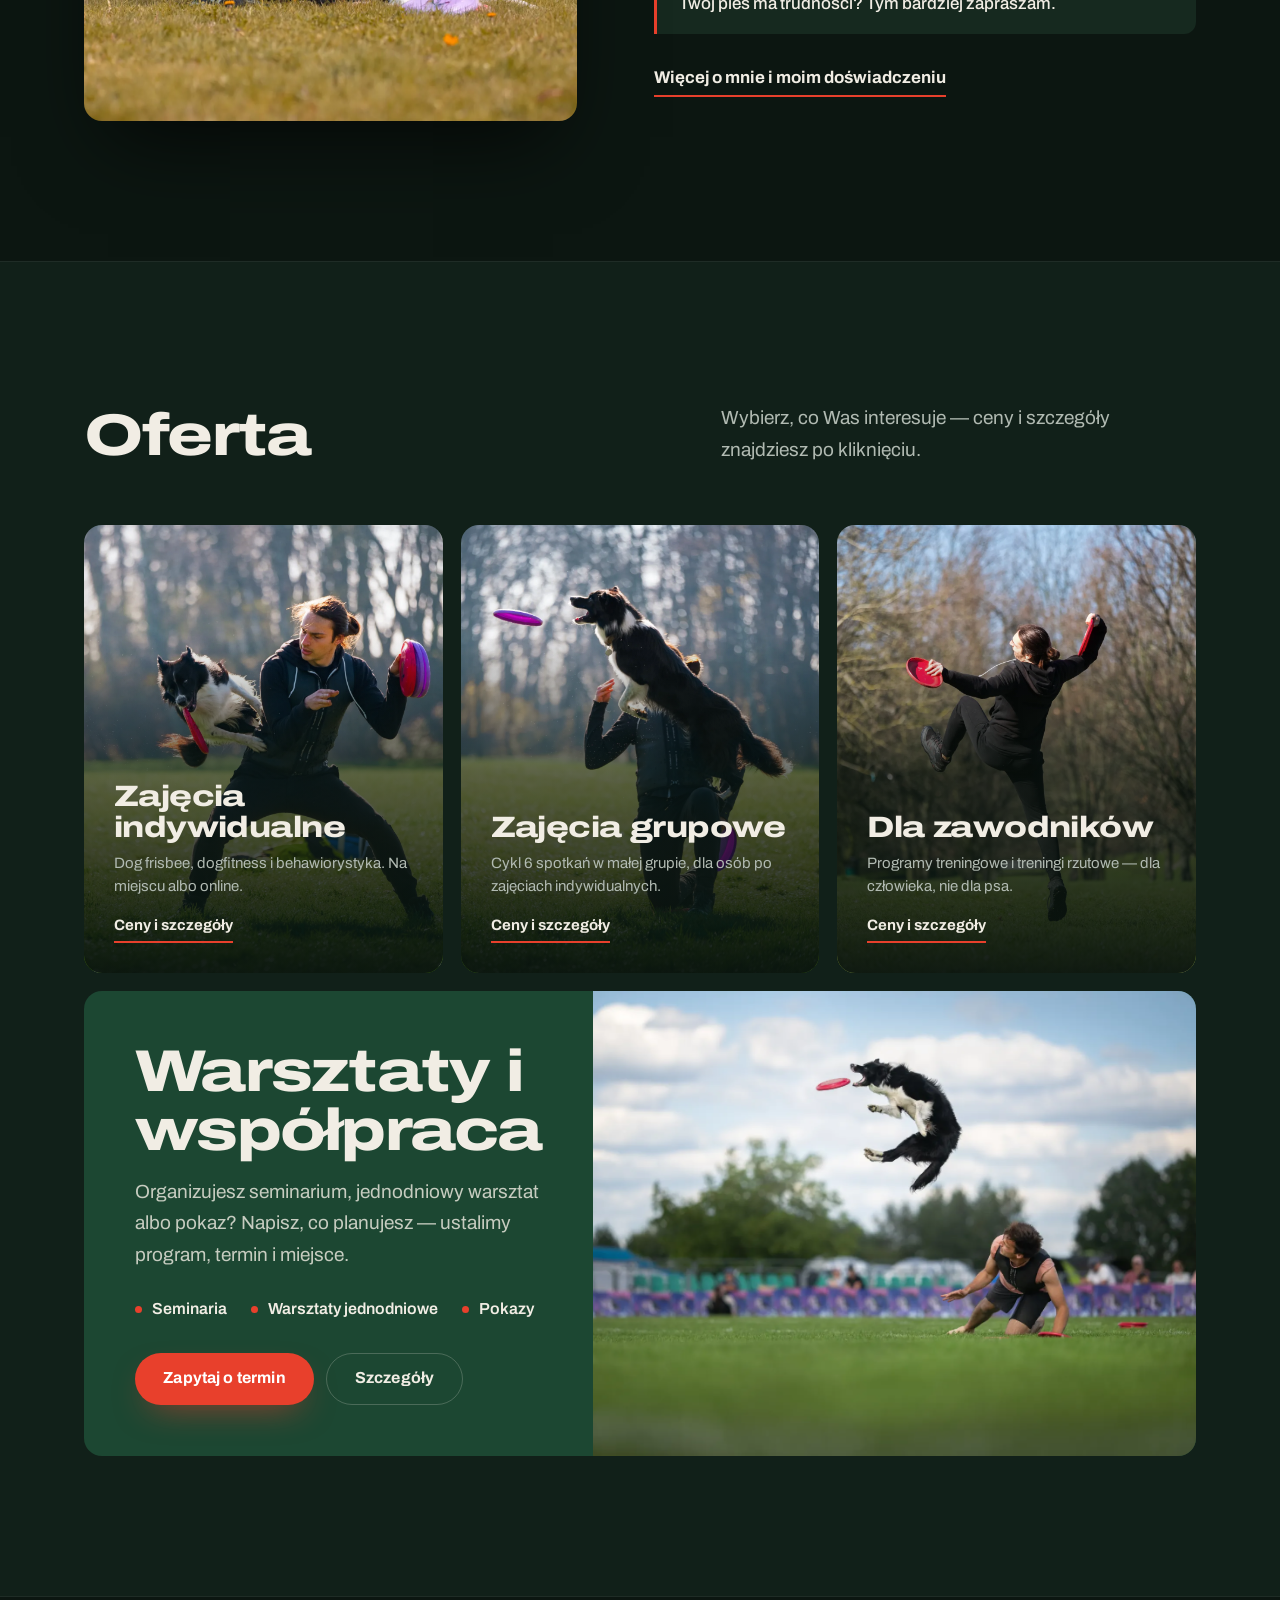
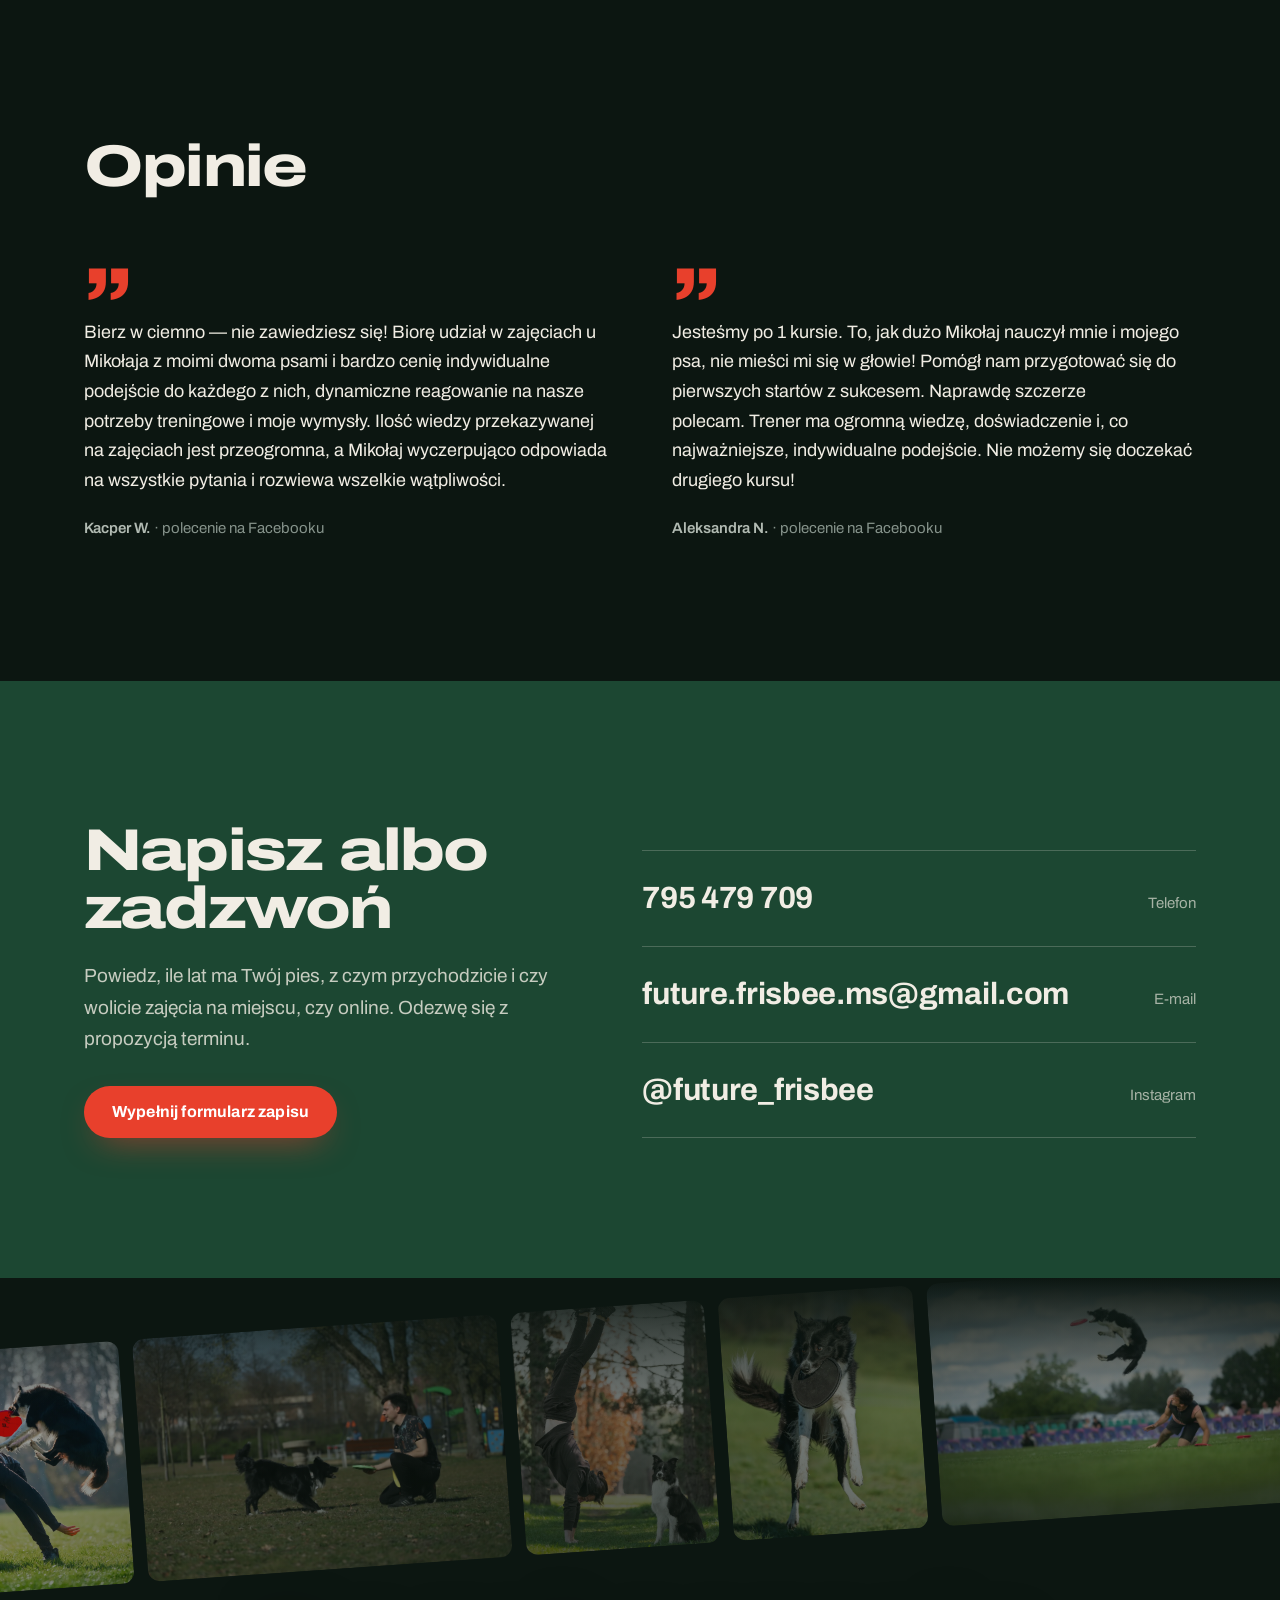
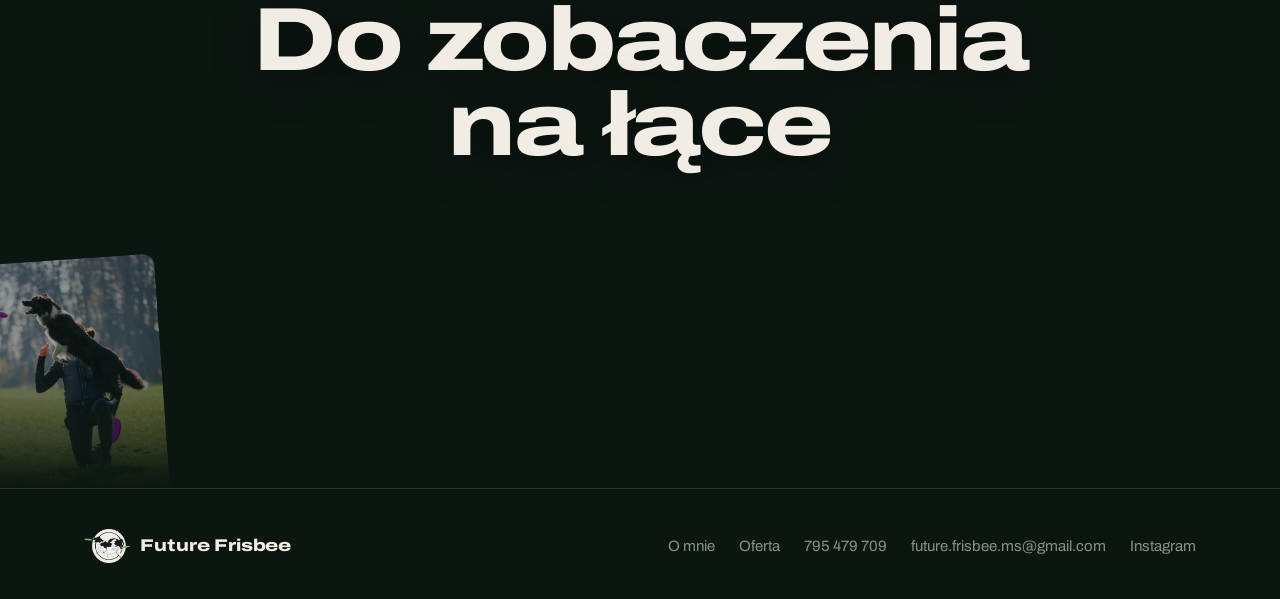
==== commit 9ff05636: "Prawdziwe opinie z Facebooka, czerwony przycisk w kontakcie Co-Authored-By: Claude Opus 5.5 <noreply" ====
--- a/Future Frisbee.dc.html
+++ b/Future Frisbee.dc.html
@@ -130,16 +130,12 @@
     </div>
     <div class="quotes">
       <figure class="quote" data-reveal="up" data-delay="0">
-        <blockquote>Po trzech treningach mój pies pierwszy raz złapał dysk w locie. Świetne wyczucie i psa, i człowieka — wszystko krok po kroku.</blockquote>
-        <figcaption><strong>Kasia</strong> i border collie Nuka</figcaption>
+        <blockquote>Bierz w ciemno — nie zawiedziesz się! Biorę udział w zajęciach u Mikołaja z moimi dwoma psami i bardzo cenię indywidualne podejście do każdego z nich, dynamiczne reagowanie na nasze potrzeby treningowe i moje wymysły. Ilość wiedzy przekazywanej na zajęciach jest przeogromna, a Mikołaj wyczerpująco odpowiada na wszystkie pytania i rozwiewa wszelkie wątpliwości.</blockquote>
+        <figcaption><strong>Kacper W.</strong> · polecenie na Facebooku</figcaption>
       </figure>
       <figure class="quote" data-reveal="up" data-delay="120">
-        <blockquote>Najlepsza inwestycja w naszą relację. Duży nacisk na bezpieczeństwo — nauczyłem się rzucać tak, żeby pies lądował zdrowo.</blockquote>
-        <figcaption><strong>Michał</strong> i aussie Kira</figcaption>
-      </figure>
-      <figure class="quote" data-reveal="up" data-delay="240">
-        <blockquote>Pokaz na naszym festynie zrobił furorę — Fofon i Brewka skradli całe show. Profesjonalny kontakt od wyceny po występ.</blockquote>
-        <figcaption><strong>Organizator</strong> festynu miejskiego</figcaption>
+        <blockquote>Jesteśmy po 1 kursie. To, jak dużo Mikołaj nauczył mnie i mojego psa, nie mieści mi się w głowie! Pomógł nam przygotować się do pierwszych startów z sukcesem. Naprawdę szczerze polecam. Trener ma ogromną wiedzę, doświadczenie i, co najważniejsze, indywidualne podejście. Nie możemy się doczekać drugiego kursu!</blockquote>
+        <figcaption><strong>Aleksandra N.</strong> · polecenie na Facebooku</figcaption>
       </figure>
     </div>
   </div>
@@ -150,7 +146,7 @@
     <div data-reveal="up">
       <h2 class="display h2">Napisz albo zadzwoń</h2>
       <p class="lead">Powiedz, ile lat ma Twój pies, z czym przychodzicie i czy wolicie zajęcia na miejscu, czy online. Odezwę się z propozycją terminu.</p>
-      <a href="oferta.html#zapisy" class="btn btn-dark">Wypełnij formularz zapisu</a>
+      <a href="oferta.html#zapisy" class="btn btn-primary">Wypełnij formularz zapisu</a>
     </div>
     <ul class="contact-big" data-reveal="up" data-delay="120">
       <li><a href="tel:+48795479709"><span class="v">795 479 709</span><span class="l">Telefon</span></a></li>
--- a/styles.css
+++ b/styles.css
@@ -56,7 +56,7 @@
 .btn-primary { background: var(--accent); color: #fff; box-shadow: 0 14px 34px -14px color-mix(in srgb, var(--accent) 70%, transparent); }
 .btn-primary:hover { filter: brightness(1.08); transform: translateY(-1px); }
 .btn-ghost { border: 1px solid rgba(241, 237, 228, .3); color: var(--ink); }
-.btn-ghost:hover { border-color: var(--ink); }
+.btn-ghost:hover, .feature-actions .btn-ghost:hover, .cta-actions .btn-ghost:hover { border-color: var(--ink); background: rgba(241, 237, 228, .1); transform: translateY(-1px); }
 .btn-dark { background: var(--bg); color: var(--ink); }
 .btn-dark:hover { background: #050a07; transform: translateY(-1px); }
 .text-link { display: inline-block; font-weight: 700; border-bottom: 2px solid var(--accent); padding-bottom: 3px; transition: color .2s; }
@@ -162,7 +162,7 @@
 .feature-media img { position: absolute; inset: 0; width: 100%; height: 100%; object-fit: cover; }
 
 /* ---------- Opinie ---------- */
-.quotes { display: grid; grid-template-columns: repeat(3, 1fr); gap: clamp(28px, 4vw, 56px); }
+.quotes { display: grid; grid-template-columns: repeat(2, 1fr); gap: clamp(28px, 5vw, 80px); }
 .quote { margin: 0; display: flex; flex-direction: column; }
 .quote::before { content: "\201D"; height: .5em; margin-bottom: 18px; font-stretch: 125%; font-weight: 800; font-size: 88px; line-height: 1; color: var(--accent); }
 .quote blockquote { margin: 0; font-size: 18px; line-height: 1.65; color: var(--ink); text-wrap: pretty; }
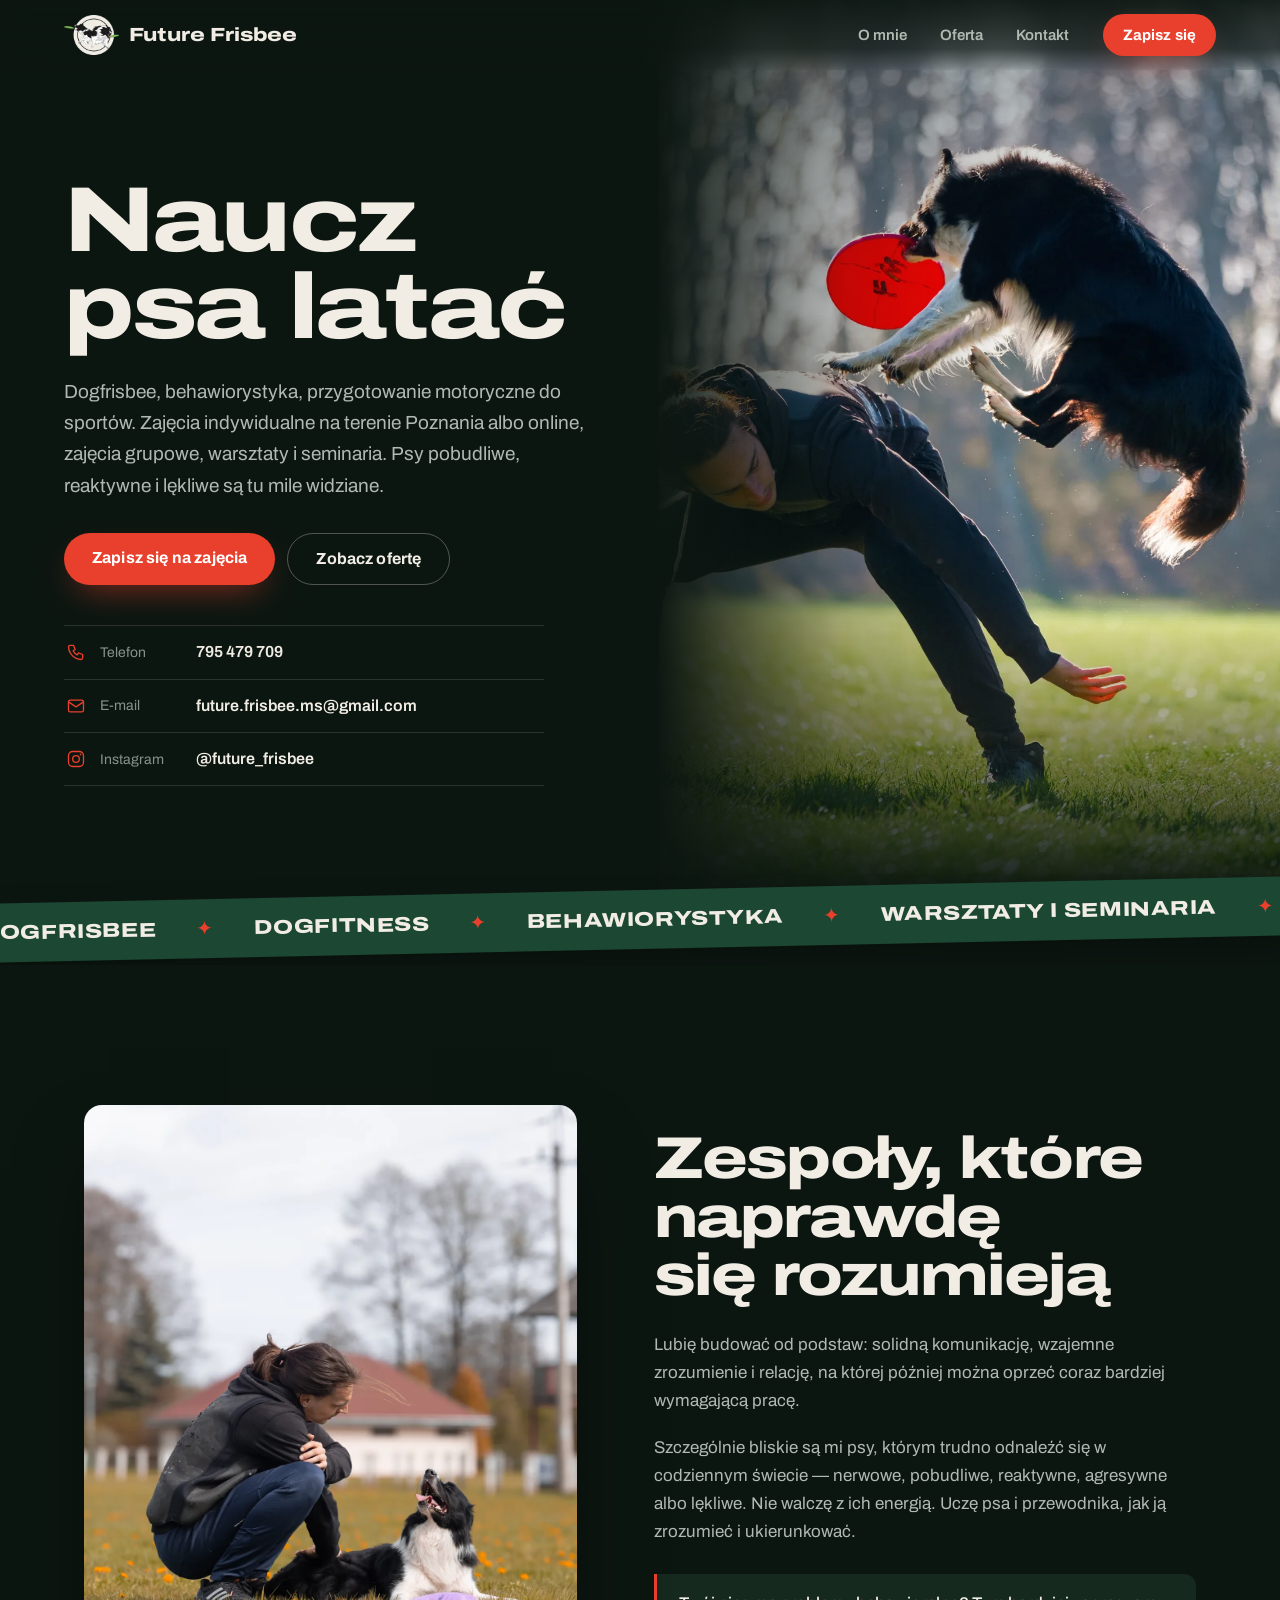
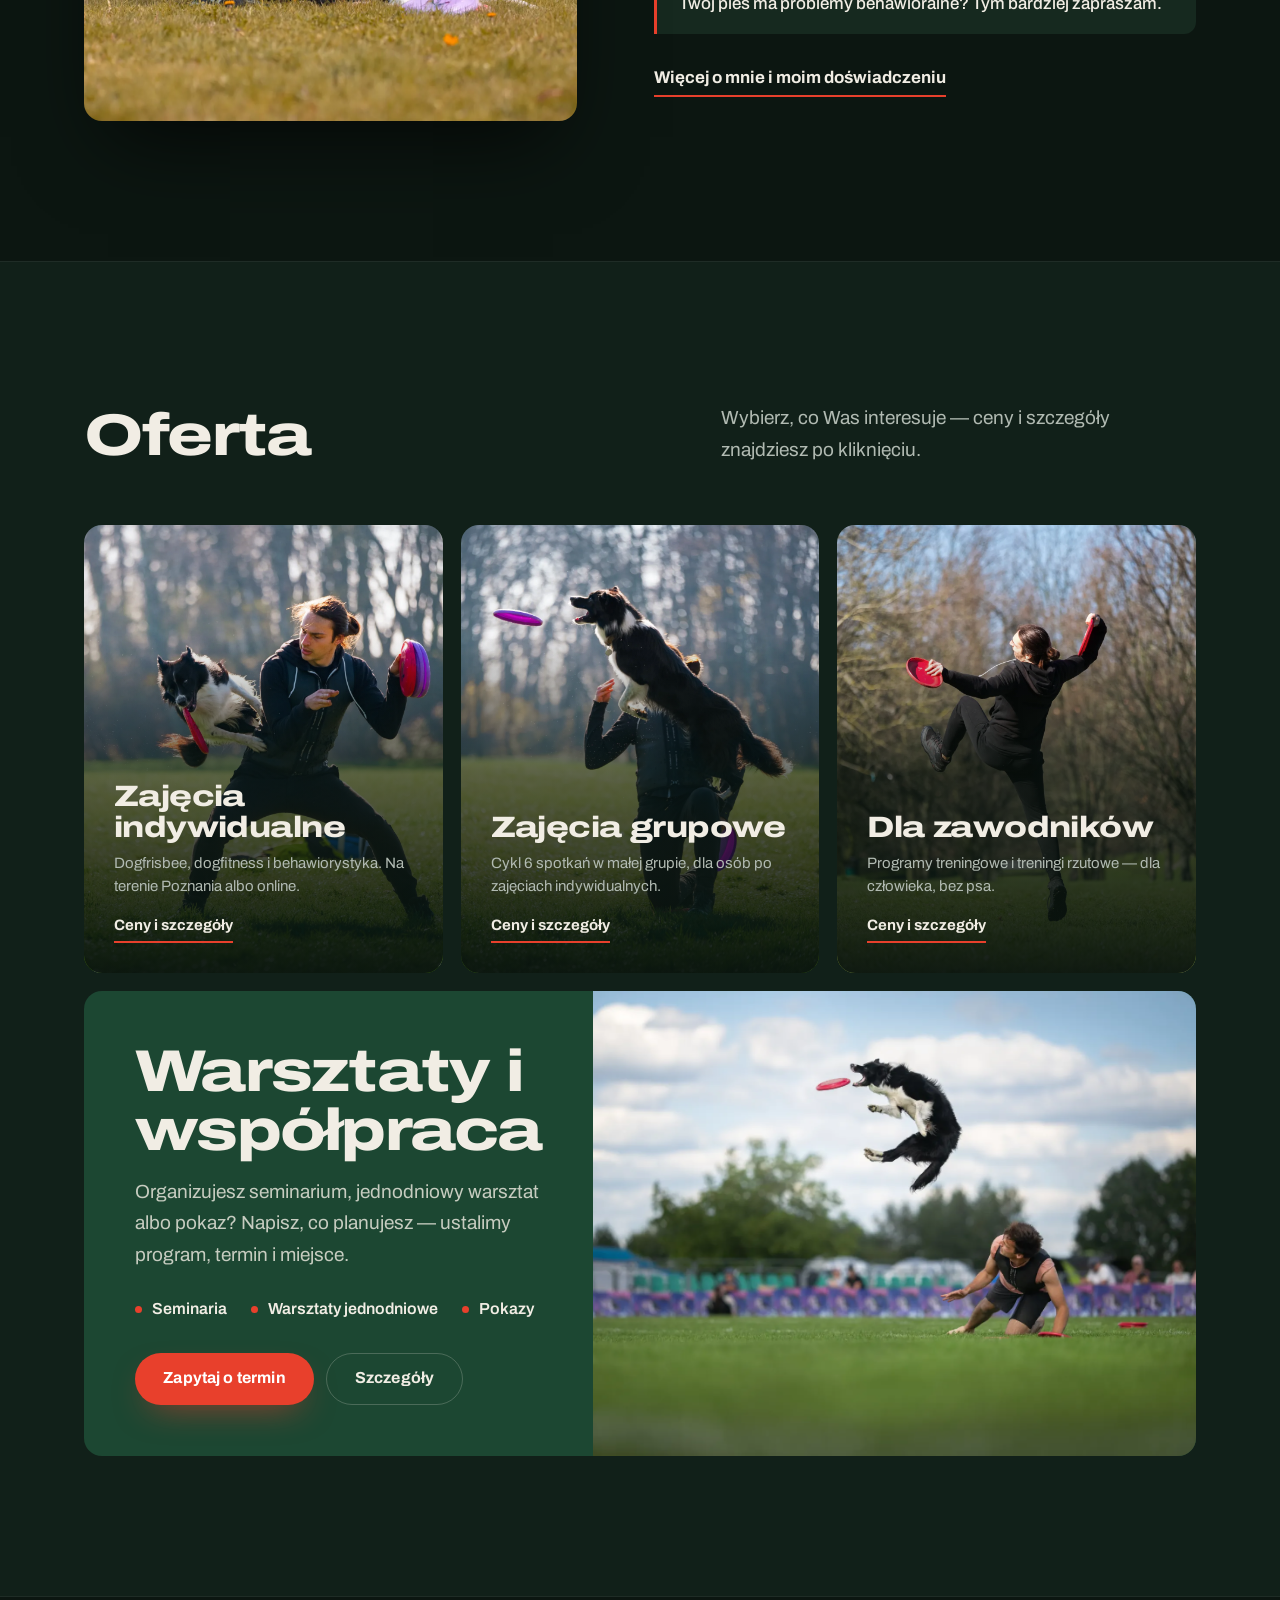
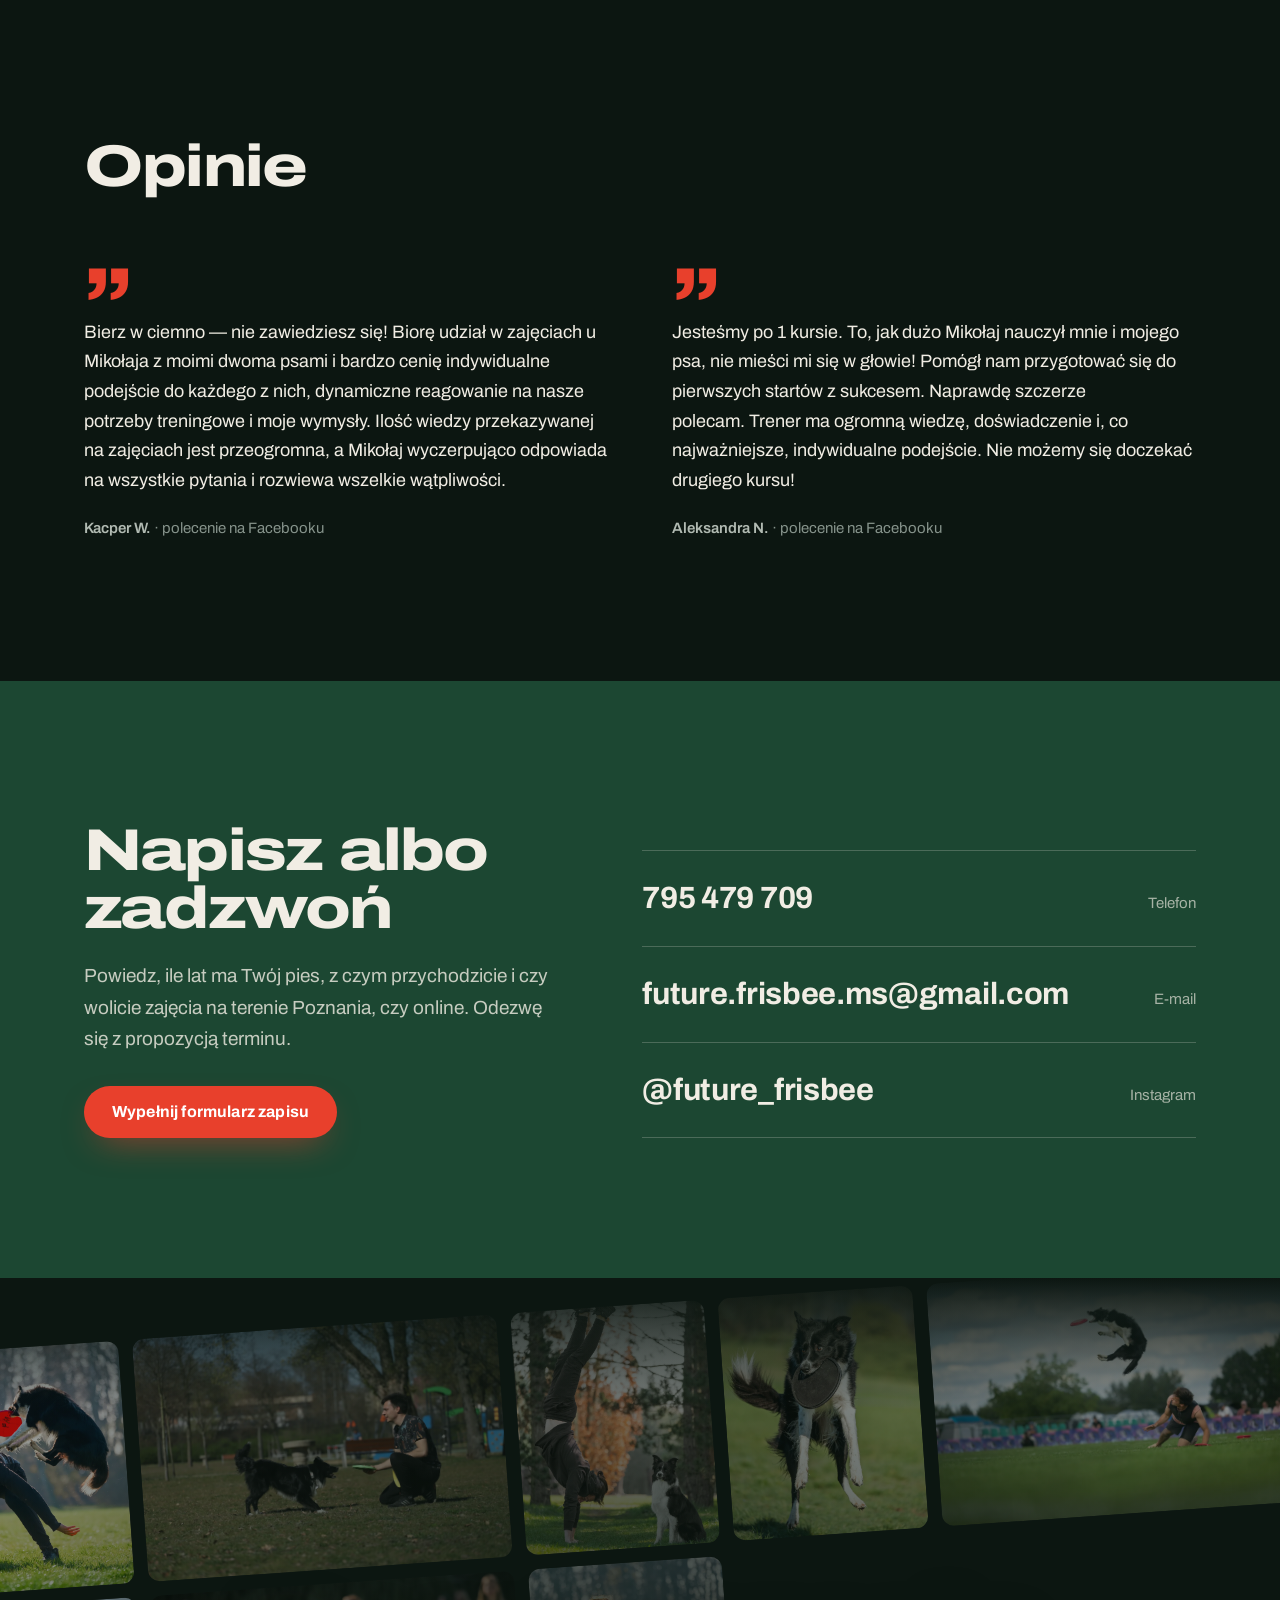
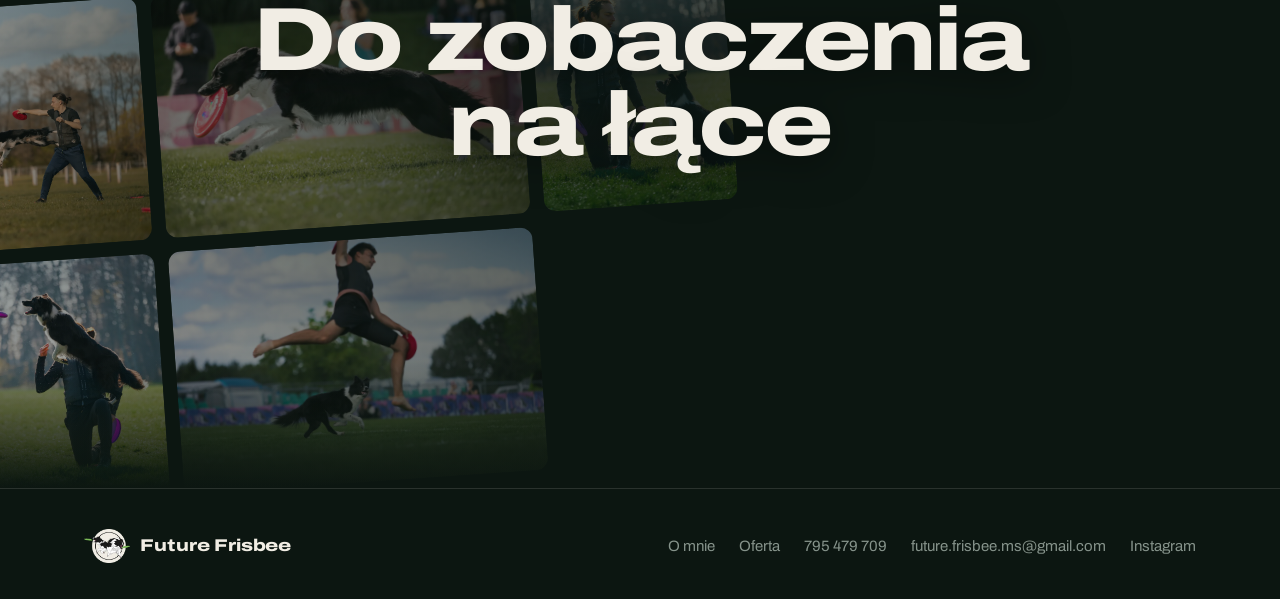
==== commit fb92cada: "Uwagi klienta: teksty, doświadczenie, trzy psy - „dogfrisbee” jednym słowem na wszystkich stronach -" ====
--- a/Future Frisbee.dc.html
+++ b/Future Frisbee.dc.html
@@ -8,7 +8,7 @@
 <body>
 <x-dc>
 <helmet>
-<title>Future Frisbee — dog frisbee, dogfitness i behawiorystyka</title>
+<title>Future Frisbee — dogfrisbee, dogfitness i behawiorystyka</title>
 <meta name="viewport" content="width=device-width, initial-scale=1">
 <link rel="preconnect" href="https://fonts.googleapis.com">
 <link href="https://fonts.googleapis.com/css2?family=Archivo:wdth,wght@62..125,400..800&display=swap" rel="stylesheet">
@@ -29,7 +29,7 @@
 <header id="top" class="hero">
   <div class="hero-copy">
     <h1 class="display h1 rise">Naucz psa latać</h1>
-    <p class="lead rise rise-2">Dog frisbee, przygotowanie motoryczne i behawiorystyka. Zajęcia indywidualne na miejscu albo online, zajęcia grupowe, warsztaty i seminaria. Psy pobudliwe, reaktywne i lękliwe są tu mile widziane.</p>
+    <p class="lead rise rise-2">Dogfrisbee, behawiorystyka, przygotowanie motoryczne do sportów. Zajęcia indywidualne na terenie Poznania albo online, zajęcia grupowe, warsztaty i seminaria. Psy pobudliwe, reaktywne i lękliwe są tu mile widziane.</p>
     <div class="hero-actions rise rise-3">
       <a href="oferta.html#zapisy" class="btn btn-primary">Zapisz się na zajęcia</a>
       <a href="#oferta" class="btn btn-ghost">Zobacz ofertę</a>
@@ -47,9 +47,9 @@
 
 <div class="band-wrap" aria-hidden="true"><div class="band">
   <div class="band-track">
-    <span>Dog frisbee</span><span class="sep">✦</span><span>Dogfitness</span><span class="sep">✦</span><span>Behawiorystyka</span><span class="sep">✦</span><span>Warsztaty i seminaria</span><span class="sep">✦</span><span>Na miejscu i online</span><span class="sep">✦</span>
-    <span>Dog frisbee</span><span class="sep">✦</span><span>Dogfitness</span><span class="sep">✦</span><span>Behawiorystyka</span><span class="sep">✦</span><span>Warsztaty i seminaria</span><span class="sep">✦</span><span>Na miejscu i online</span><span class="sep">✦</span>
-    <span>Dog frisbee</span><span class="sep">✦</span><span>Dogfitness</span><span class="sep">✦</span><span>Behawiorystyka</span><span class="sep">✦</span><span>Warsztaty i seminaria</span><span class="sep">✦</span><span>Na miejscu i online</span><span class="sep">✦</span>
+    <span>Dogfrisbee</span><span class="sep">✦</span><span>Dogfitness</span><span class="sep">✦</span><span>Behawiorystyka</span><span class="sep">✦</span><span>Warsztaty i seminaria</span><span class="sep">✦</span><span>Na terenie Poznania i online</span><span class="sep">✦</span>
+    <span>Dogfrisbee</span><span class="sep">✦</span><span>Dogfitness</span><span class="sep">✦</span><span>Behawiorystyka</span><span class="sep">✦</span><span>Warsztaty i seminaria</span><span class="sep">✦</span><span>Na terenie Poznania i online</span><span class="sep">✦</span>
+    <span>Dogfrisbee</span><span class="sep">✦</span><span>Dogfitness</span><span class="sep">✦</span><span>Behawiorystyka</span><span class="sep">✦</span><span>Warsztaty i seminaria</span><span class="sep">✦</span><span>Na terenie Poznania i online</span><span class="sep">✦</span>
   </div>
 </div></div>
 
@@ -64,7 +64,7 @@
         <p>Lubię budować od podstaw: solidną komunikację, wzajemne zrozumienie i relację, na której później można oprzeć coraz bardziej wymagającą pracę.</p>
         <p>Szczególnie bliskie są mi psy, którym trudno odnaleźć się w codziennym świecie — nerwowe, pobudliwe, reaktywne, agresywne albo lękliwe. Nie walczę z ich energią. Uczę psa i przewodnika, jak ją zrozumieć i ukierunkować.</p>
       </div>
-      <p class="note">Twój pies ma trudności? Tym bardziej zapraszam.</p>
+      <p class="note">Twój pies ma problemy behawioralne? Tym bardziej zapraszam.</p>
       <a href="o-mnie.html" class="text-link">Więcej o mnie i moim doświadczeniu</a>
     </div>
   </div>
@@ -81,7 +81,7 @@
         <img src="photos/img_7081.webp" sizes="(max-width: 859px) 100vw, 33vw" loading="lazy" decoding="async" alt="Pies łapie dysk tuż przy trenerze">
         <div class="tile-body">
           <h3 class="display h3">Zajęcia indywidualne</h3>
-          <p>Dog frisbee, dogfitness i behawiorystyka. Na miejscu albo online.</p>
+          <p>Dogfrisbee, dogfitness i behawiorystyka. Na terenie Poznania albo online.</p>
           <span class="text-link">Ceny i szczegóły</span>
         </div>
       </a>
@@ -97,7 +97,7 @@
         <img src="photos/img_7224.webp" sizes="(max-width: 859px) 100vw, 33vw" loading="lazy" decoding="async" alt="Trener w wyskoku rzuca frisbee">
         <div class="tile-body">
           <h3 class="display h3">Dla zawodników</h3>
-          <p>Programy treningowe i treningi rzutowe — dla człowieka, nie dla psa.</p>
+          <p>Programy treningowe i treningi rzutowe — dla człowieka, bez psa.</p>
           <span class="text-link">Ceny i szczegóły</span>
         </div>
       </a>
@@ -117,7 +117,7 @@
         </div>
       </div>
       <div class="feature-media">
-        <img src="photos/img_1989.webp" sizes="(max-width: 859px) 100vw, 55vw" loading="lazy" decoding="async" alt="Pies robi salto za dyskiem na zawodach dog frisbee">
+        <img src="photos/img_1989.webp" sizes="(max-width: 859px) 100vw, 55vw" loading="lazy" decoding="async" alt="Pies robi salto za dyskiem na zawodach dogfrisbee">
       </div>
     </div>
   </div>
@@ -145,7 +145,7 @@
   <div class="wrap contact-grid">
     <div data-reveal="up">
       <h2 class="display h2">Napisz albo zadzwoń</h2>
-      <p class="lead">Powiedz, ile lat ma Twój pies, z czym przychodzicie i czy wolicie zajęcia na miejscu, czy online. Odezwę się z propozycją terminu.</p>
+      <p class="lead">Powiedz, ile lat ma Twój pies, z czym przychodzicie i czy wolicie zajęcia na terenie Poznania, czy online. Odezwę się z propozycją terminu.</p>
       <a href="oferta.html#zapisy" class="btn btn-primary">Wypełnij formularz zapisu</a>
     </div>
     <ul class="contact-big" data-reveal="up" data-delay="120">
--- a/styles.css
+++ b/styles.css
@@ -279,12 +279,13 @@
    a wiersze bez żadnej treści znikają. W narzędziu do projektowania widać je dalej. */
 html.static .xp .todo, html.static .xp li:has(.v > .todo:only-child) { display: none; }
 .todo { display: inline-block; margin-top: 4px; padding: 2px 10px; border: 1px dashed rgba(241, 237, 228, .35); border-radius: 6px; color: var(--dim); font-size: 15px; }
-.dogs { display: grid; grid-template-columns: 1fr 1fr; gap: 18px; }
+.dogs { display: grid; grid-template-columns: repeat(3, 1fr); gap: 18px; }
 .dog { margin: 0; position: relative; }
 .dog img { width: 100%; aspect-ratio: 4 / 5; object-fit: cover; border-radius: var(--r); }
-.dog img.focus-left { object-position: 22% 50%; } /* zdjęcie poziome: pysk psa przy lewej krawędzi */
+.dog img.focus-hugo { object-position: 38% 50%; } /* zdjęcie poziome: pies w lewej części kadru */
 .dog .photo-tag { right: 18px; }
-.dog + .dog .photo-tag { transform: rotate(-3deg); }
+.dog:nth-child(2) .photo-tag { transform: rotate(-3deg); }
+.dog:nth-child(3) .photo-tag { transform: rotate(2deg); }
 .cta-band { background: var(--green); }
 .cta-band .wrap { display: flex; flex-wrap: wrap; align-items: center; justify-content: space-between; gap: 24px 40px; }
 .cta-actions { display: flex; flex-wrap: wrap; gap: 12px; }
@@ -321,6 +322,10 @@
   .formats { grid-template-columns: 1fr; }
 }
 @media (max-width: 859px) {
+  /* Psy: dwa pionowe obok siebie, poziome zdjęcie Hugo pod nimi na całą szerokość */
+  .dogs { grid-template-columns: 1fr 1fr; }
+  .dog:nth-child(3) { grid-column: 1 / -1; }
+  .dog:nth-child(3) img { aspect-ratio: 3 / 2; object-position: 50% 50%; }
   /* Menu: „Zapisz się” zostaje, „Kontakt” znika (kontakty są na pierwszym ekranie).
      Linki mają ≥ 44 px wysokości, żeby łatwo trafić palcem. */
   .nav { padding-top: 7px; padding-bottom: 7px; }
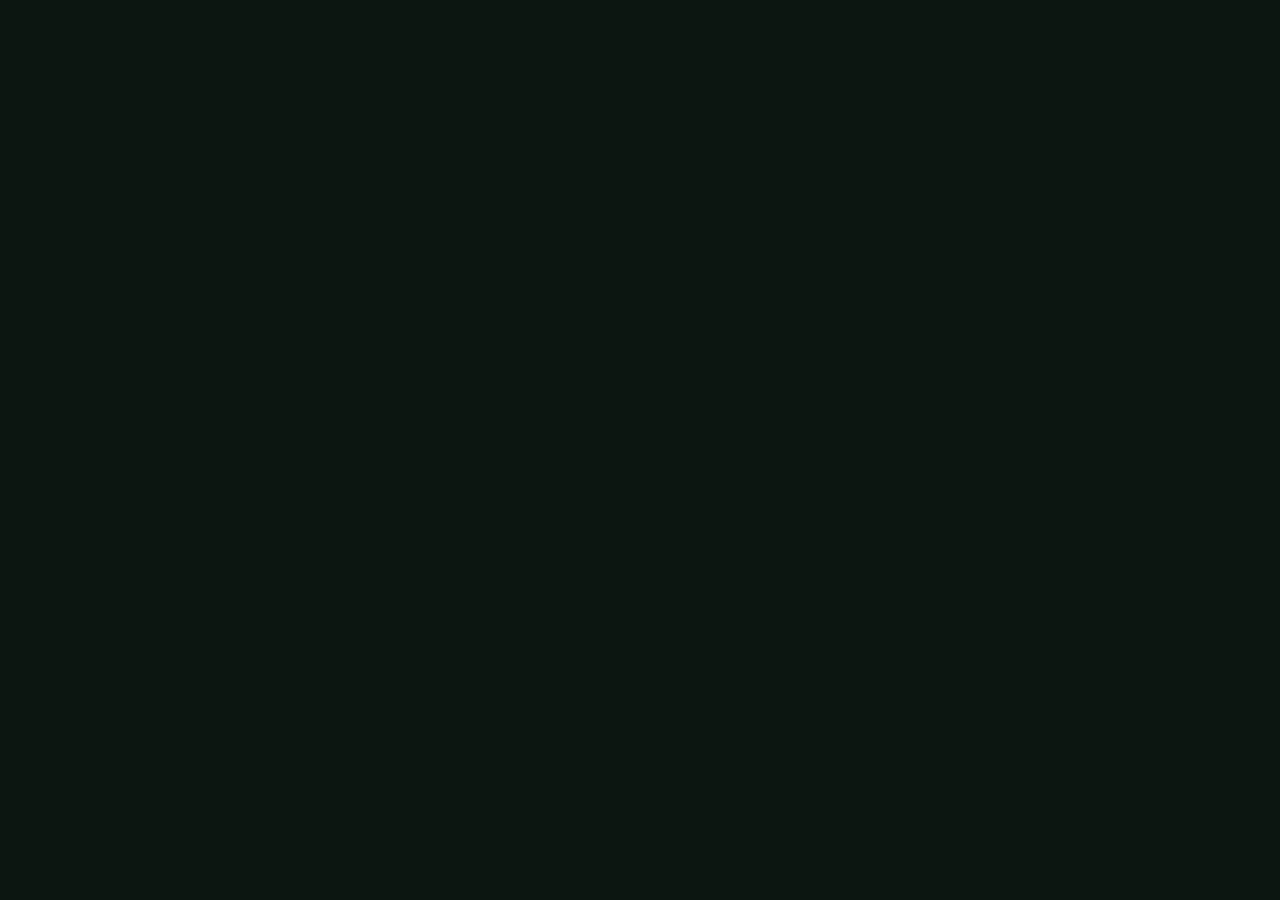
==== commit 0ecd4a60: "fix dash" ====
--- a/Future Frisbee.dc.html
+++ b/Future Frisbee.dc.html
@@ -8,7 +8,7 @@
 <body>
 <x-dc>
 <helmet>
-<title>Future Frisbee — dogfrisbee, dogfitness i behawiorystyka</title>
+<title>Future Frisbee - dogfrisbee, dogfitness i behawiorystyka</title>
 <meta name="viewport" content="width=device-width, initial-scale=1">
 <link rel="preconnect" href="https://fonts.googleapis.com">
 <link href="https://fonts.googleapis.com/css2?family=Archivo:wdth,wght@62..125,400..800&display=swap" rel="stylesheet">
@@ -62,7 +62,7 @@
       <h2 class="display h2">Zespoły, które naprawdę się rozumieją</h2>
       <div class="prose">
         <p>Lubię budować od podstaw: solidną komunikację, wzajemne zrozumienie i relację, na której później można oprzeć coraz bardziej wymagającą pracę.</p>
-        <p>Szczególnie bliskie są mi psy, którym trudno odnaleźć się w codziennym świecie — nerwowe, pobudliwe, reaktywne, agresywne albo lękliwe. Nie walczę z ich energią. Uczę psa i przewodnika, jak ją zrozumieć i ukierunkować.</p>
+        <p>Szczególnie bliskie są mi psy, którym trudno odnaleźć się w codziennym świecie - nerwowe, pobudliwe, reaktywne, agresywne albo lękliwe. Nie walczę z ich energią. Uczę psa i przewodnika, jak ją zrozumieć i ukierunkować.</p>
       </div>
       <p class="note">Twój pies ma problemy behawioralne? Tym bardziej zapraszam.</p>
       <a href="o-mnie.html" class="text-link">Więcej o mnie i moim doświadczeniu</a>
@@ -74,7 +74,7 @@
   <div class="wrap">
     <div class="section-head" data-reveal="up">
       <h2 class="display h2">Oferta</h2>
-      <p class="lead">Wybierz, co Was interesuje — ceny i szczegóły znajdziesz po kliknięciu.</p>
+      <p class="lead">Wybierz, co Was interesuje - ceny i szczegóły znajdziesz po kliknięciu.</p>
     </div>
     <div class="tiles">
       <a href="oferta.html#indywidualne" class="tile" data-reveal="up" data-delay="0">
@@ -97,7 +97,7 @@
         <img src="photos/img_7224.webp" sizes="(max-width: 859px) 100vw, 33vw" loading="lazy" decoding="async" alt="Trener w wyskoku rzuca frisbee">
         <div class="tile-body">
           <h3 class="display h3">Dla zawodników</h3>
-          <p>Programy treningowe i treningi rzutowe — dla człowieka, bez psa.</p>
+          <p>Programy treningowe i treningi rzutowe - dla człowieka, bez psa.</p>
           <span class="text-link">Ceny i szczegóły</span>
         </div>
       </a>
@@ -105,7 +105,7 @@
     <div class="feature" data-reveal="up">
       <div class="feature-copy">
         <h3 class="display h2">Warsztaty i współpraca</h3>
-        <p class="lead">Organizujesz seminarium, jednodniowy warsztat albo pokaz? Napisz, co planujesz — ustalimy program, termin i miejsce.</p>
+        <p class="lead">Organizujesz seminarium, jednodniowy warsztat albo pokaz? Napisz, co planujesz - ustalimy program, termin i miejsce.</p>
         <ul class="feature-list">
           <li>Seminaria</li>
           <li>Warsztaty jednodniowe</li>
@@ -130,7 +130,7 @@
     </div>
     <div class="quotes">
       <figure class="quote" data-reveal="up" data-delay="0">
-        <blockquote>Bierz w ciemno — nie zawiedziesz się! Biorę udział w zajęciach u Mikołaja z moimi dwoma psami i bardzo cenię indywidualne podejście do każdego z nich, dynamiczne reagowanie na nasze potrzeby treningowe i moje wymysły. Ilość wiedzy przekazywanej na zajęciach jest przeogromna, a Mikołaj wyczerpująco odpowiada na wszystkie pytania i rozwiewa wszelkie wątpliwości.</blockquote>
+        <blockquote>Bierz w ciemno - nie zawiedziesz się! Biorę udział w zajęciach u Mikołaja z moimi dwoma psami i bardzo cenię indywidualne podejście do każdego z nich, dynamiczne reagowanie na nasze potrzeby treningowe i moje wymysły. Ilość wiedzy przekazywanej na zajęciach jest przeogromna, a Mikołaj wyczerpująco odpowiada na wszystkie pytania i rozwiewa wszelkie wątpliwości.</blockquote>
         <figcaption><strong>Kacper W.</strong> · polecenie na Facebooku</figcaption>
       </figure>
       <figure class="quote" data-reveal="up" data-delay="120">
--- a/styles.css
+++ b/styles.css
@@ -1,17 +1,17 @@
 /* Wspólne style wszystkich stron Future Frisbee.
-   Kolory marki w jednym miejscu — zmiana tutaj zmienia całą stronę. */
+   Kolory marki w jednym miejscu - zmiana tutaj zmienia całą stronę. */
 
 :root {
-  --bg: #0c1611;          /* leśna noc — tło */
+  --bg: #0c1611;          /* leśna noc - tło */
   --surface: #112019;     /* karty, pola formularza */
   --surface-2: #16291f;
-  --green: #1c4732;       /* zieleń marki — duże bloki */
+  --green: #1c4732;       /* zieleń marki - duże bloki */
   --green-line: rgba(241, 237, 228, .22);
   --ink: #f1ede4;         /* tekst */
   --muted: #b1bab2;
   --dim: #86938b;
   --line: rgba(241, 237, 228, .13);
-  --accent: #e8402c;      /* czerwień dysku — tylko przyciski i akcenty */
+  --accent: #e8402c;      /* czerwień dysku - tylko przyciski i akcenty */
 
   --r: 18px;
   --r-sm: 12px;
@@ -149,7 +149,7 @@
 .tile-body .text-link { margin-top: 16px; font-size: 15px; }
 .tile:hover img { transform: scale(1.05); }
 
-/* Warsztaty — wyróżniony, szeroki blok w kolorze marki */
+/* Warsztaty - wyróżniony, szeroki blok w kolorze marki */
 .feature { display: grid; grid-template-columns: 1fr 1.25fr; margin-top: 18px; border-radius: var(--r); overflow: hidden; background: var(--green); }
 .feature-copy { padding: clamp(28px, 4vw, 56px); display: flex; flex-direction: column; justify-content: center; }
 .feature-copy .lead { margin-top: 16px; color: rgba(241, 237, 228, .8); }
@@ -268,16 +268,15 @@
 /* ---------- O mnie: podstrona ---------- */
 .bio-hero { display: grid; grid-template-columns: 1.1fr 1fr; gap: clamp(36px, 6vw, 96px); align-items: center; padding-top: clamp(120px, 16vh, 170px); }
 .bio-hero .lead { margin-top: 26px; }
-.bio-hero img { width: 100%; aspect-ratio: 3 / 4; object-fit: cover; object-position: 50% 10%; border-radius: var(--r); } /* 3:4 — mieszczą się stopy i pies */
+.bio-hero img { width: 100%; aspect-ratio: 3 / 4; object-fit: cover; object-position: 50% 10%; border-radius: var(--r); } /* 3:4 - mieszczą się stopy i pies */
 .approach { display: grid; grid-template-columns: minmax(0, .8fr) minmax(0, 1.3fr); gap: clamp(28px, 6vw, 96px); align-items: start; }
 .pull { margin: 38px 0 0; padding-top: 26px; border-top: 1px solid var(--line); font-stretch: 125%; font-weight: 800; font-size: clamp(24px, 2.6vw, 34px); line-height: 1.12; letter-spacing: -.02em; max-width: 20em; text-wrap: balance; }
 .xp { list-style: none; margin: 0; padding: 0; border-top: 1px solid var(--line); }
-.xp li { display: grid; grid-template-columns: minmax(150px, 260px) 1fr; gap: 6px 32px; padding: 22px 0; border-bottom: 1px solid var(--line); }
-.xp .k { font-weight: 700; }
-.xp .v { color: var(--muted); }
+.xp li { position: relative; padding: 20px 0 20px 28px; border-bottom: 1px solid var(--line); font-size: 18px; }
+.xp li::before { content: ""; position: absolute; left: 0; top: calc(20px + .75em - 4px); width: 8px; height: 8px; border-radius: 2px; background: var(--accent); }
 /* Wersja do publikacji (build dodaje klasę "static"): bez ramek „Do uzupełnienia”,
    a wiersze bez żadnej treści znikają. W narzędziu do projektowania widać je dalej. */
-html.static .xp .todo, html.static .xp li:has(.v > .todo:only-child) { display: none; }
+html.static .xp .todo, html.static .xp li:has(> .todo:only-child) { display: none; }
 .todo { display: inline-block; margin-top: 4px; padding: 2px 10px; border: 1px dashed rgba(241, 237, 228, .35); border-radius: 6px; color: var(--dim); font-size: 15px; }
 .dogs { display: grid; grid-template-columns: repeat(3, 1fr); gap: 18px; }
 .dog { margin: 0; position: relative; }
@@ -354,11 +353,10 @@
   .feature-media { order: -1; min-height: 0; aspect-ratio: 16 / 10; }
   .service { grid-template-columns: 1fr; }
   .service-photo img { aspect-ratio: 16 / 10; }
-  .xp li { grid-template-columns: 1fr; }
   .finale { height: 78vh; min-height: 520px; }
   .footer-links { gap: 0 24px; }
   .footer-links a { padding: 10px 0; }
-  /* Elementy są jeden pod drugim — bez opóźnień w pojawianiu się */
+  /* Elementy są jeden pod drugim - bez opóźnień w pojawianiu się */
   .js [data-reveal] { transition-delay: 0s !important; }
 }
 @media (max-width: 560px) {
@@ -372,7 +370,7 @@
   /* Psy obok siebie, niższe */
   .dogs { gap: 12px; }
   .dog .photo-tag { right: 10px; padding: 9px 14px; font-size: 14px; }
-  /* Ściana zdjęć: 2 rzędy zamiast 3 — mniej danych do pobrania */
+  /* Ściana zdjęć: 2 rzędy zamiast 3 - mniej danych do pobrania */
   .finale { height: 62vh; height: 62svh; min-height: 460px; }
   .wall-row:nth-child(3) { display: none; }
 }
